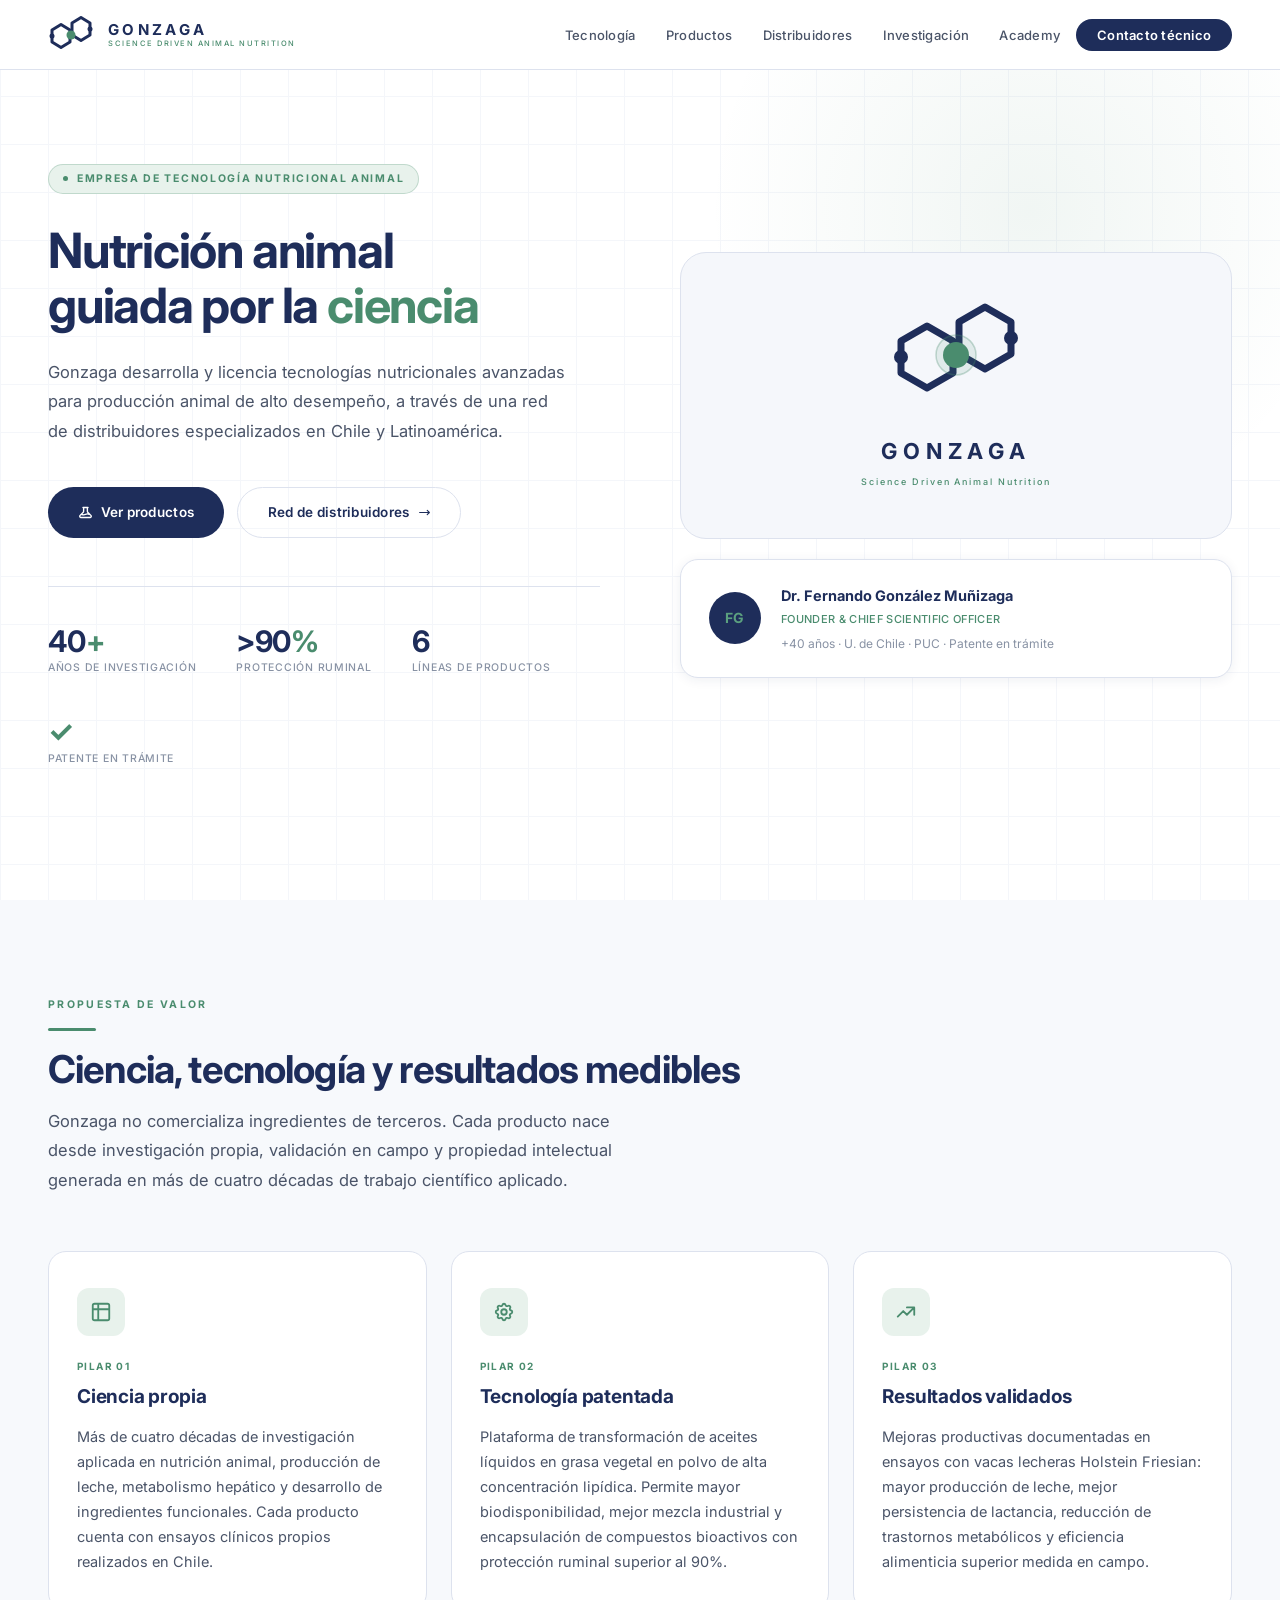
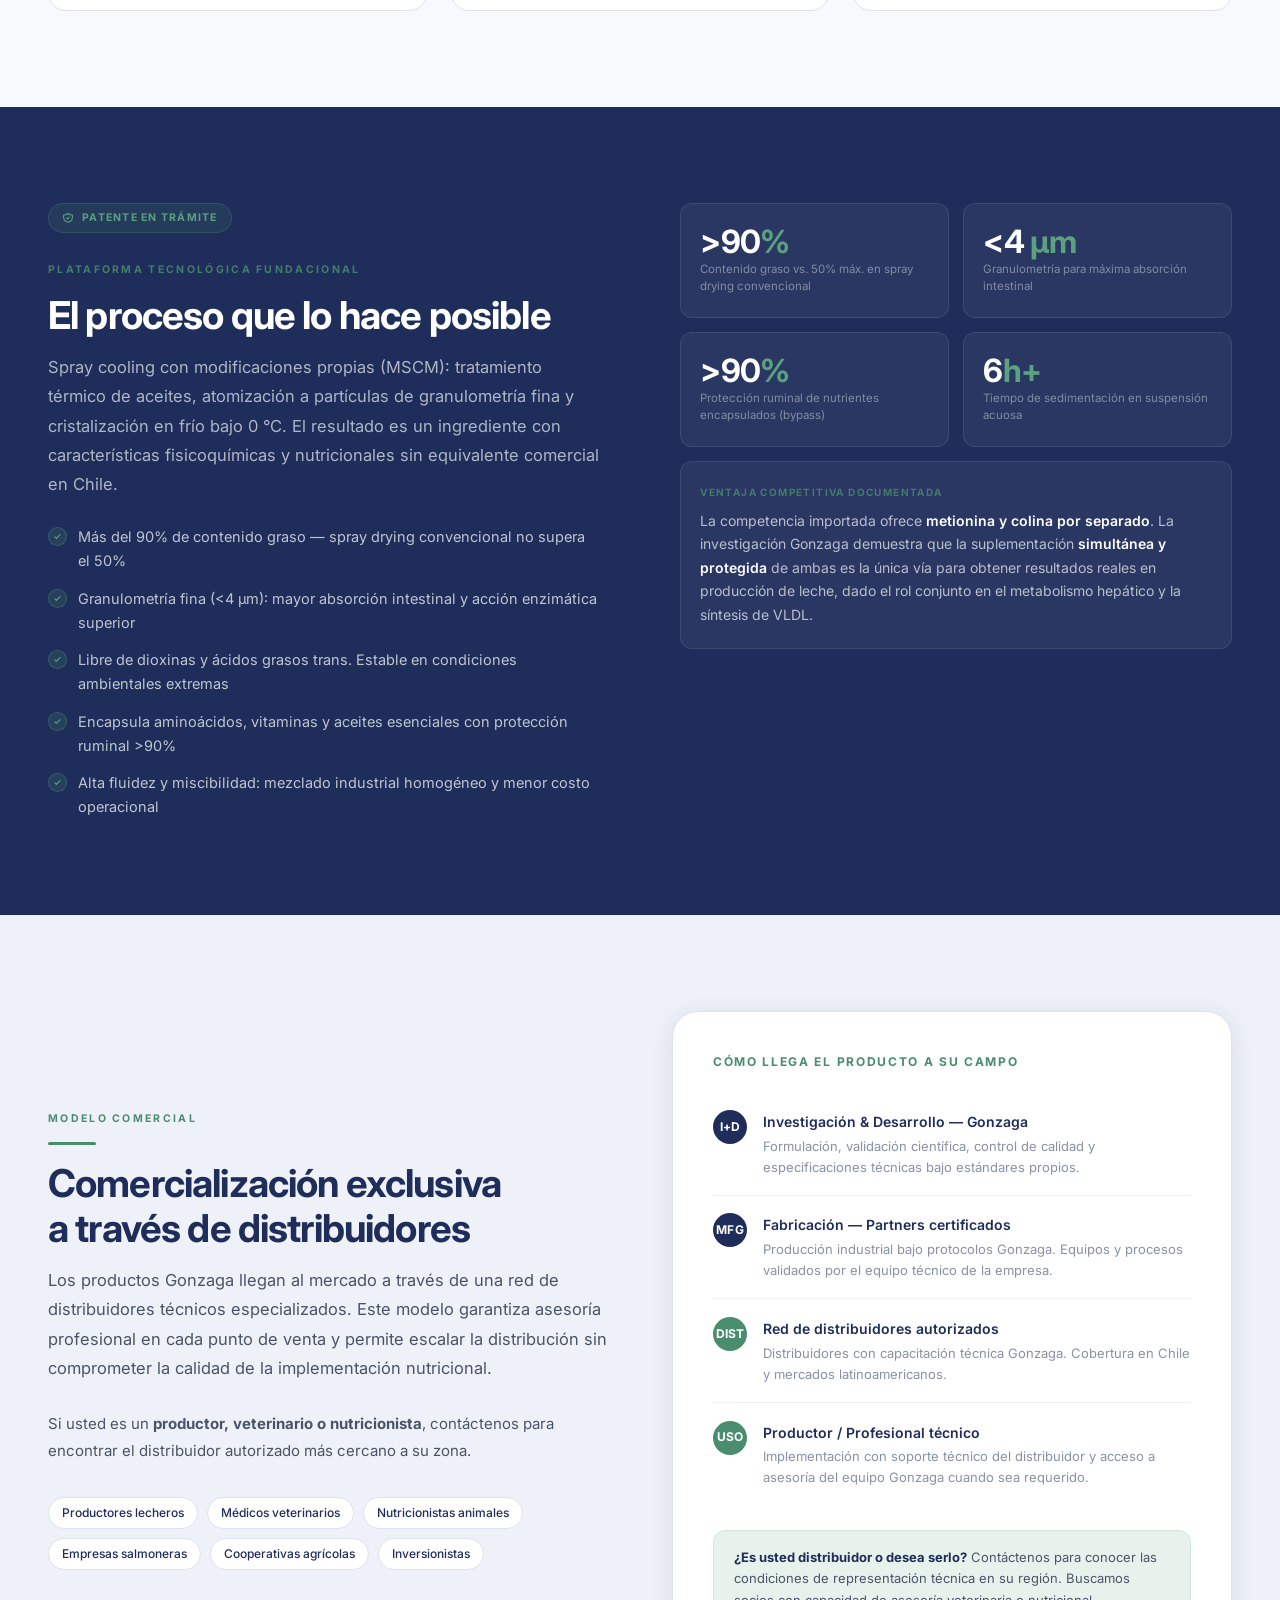
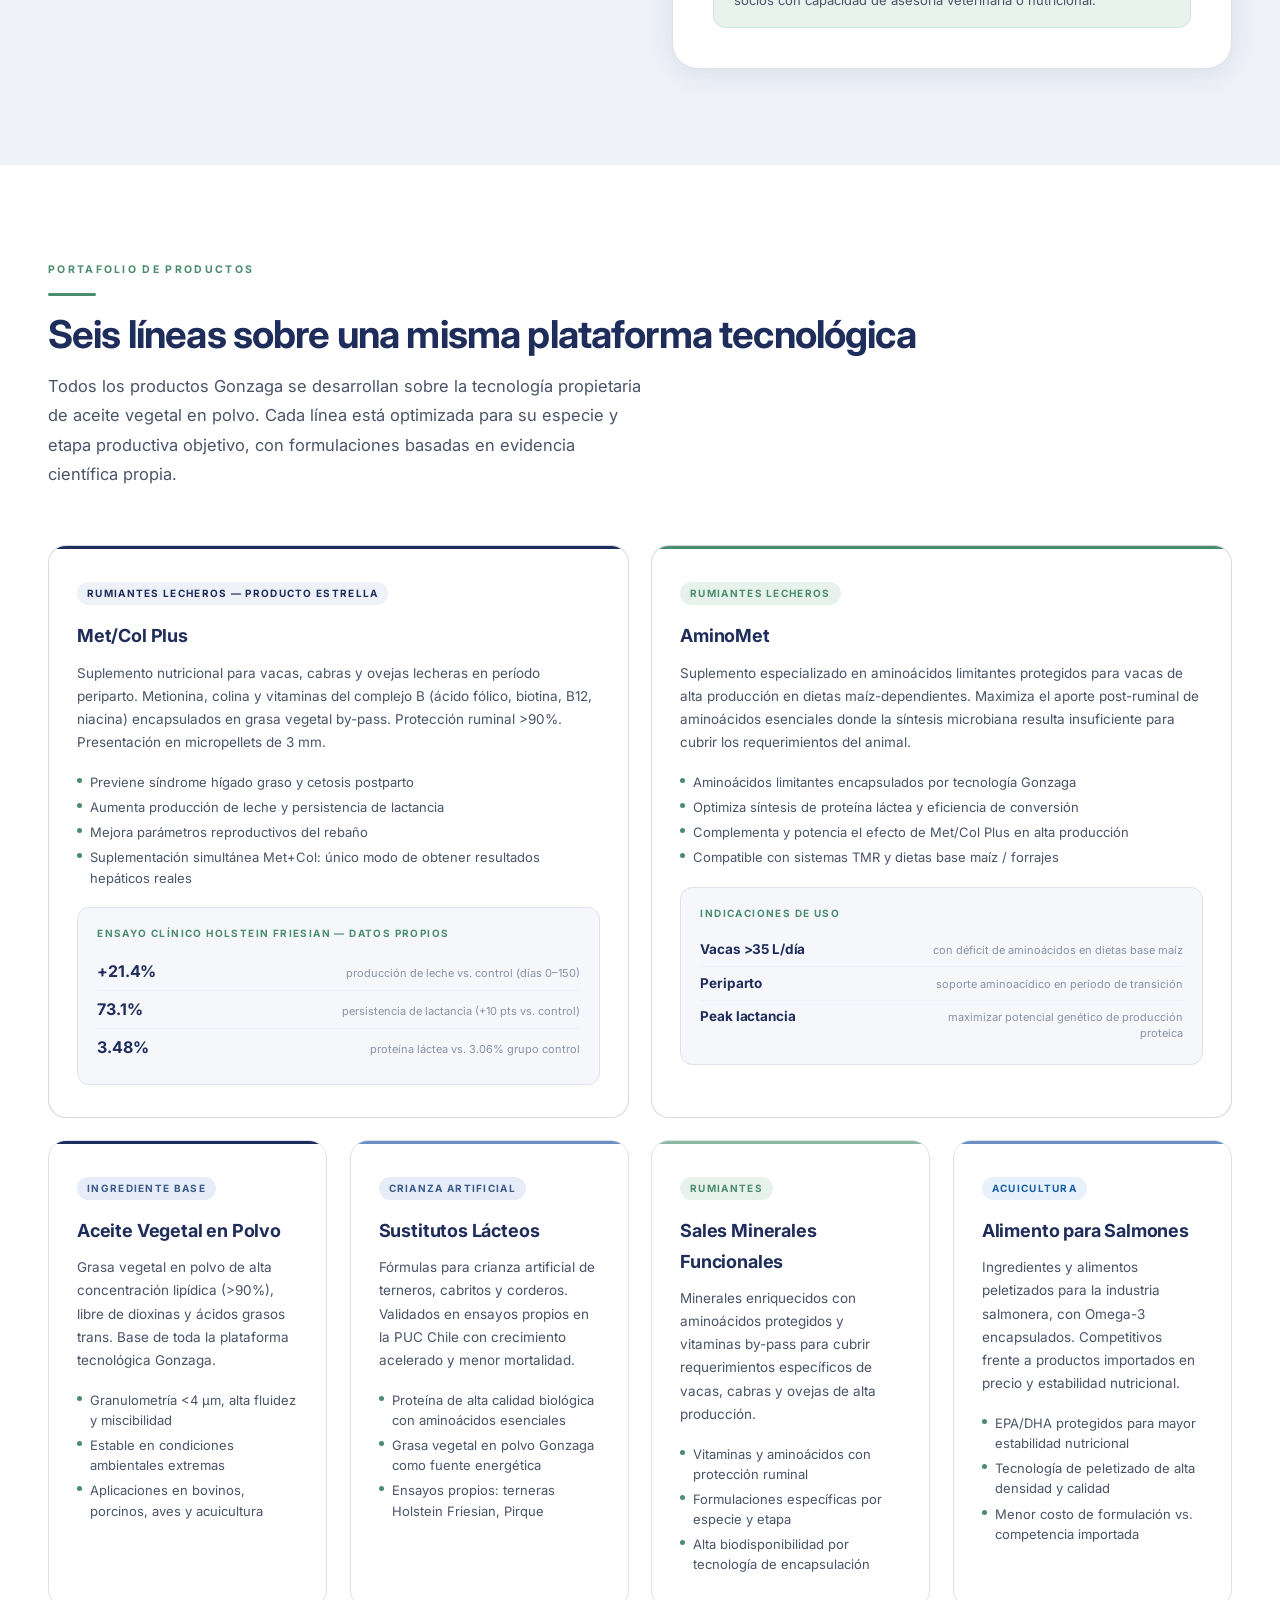
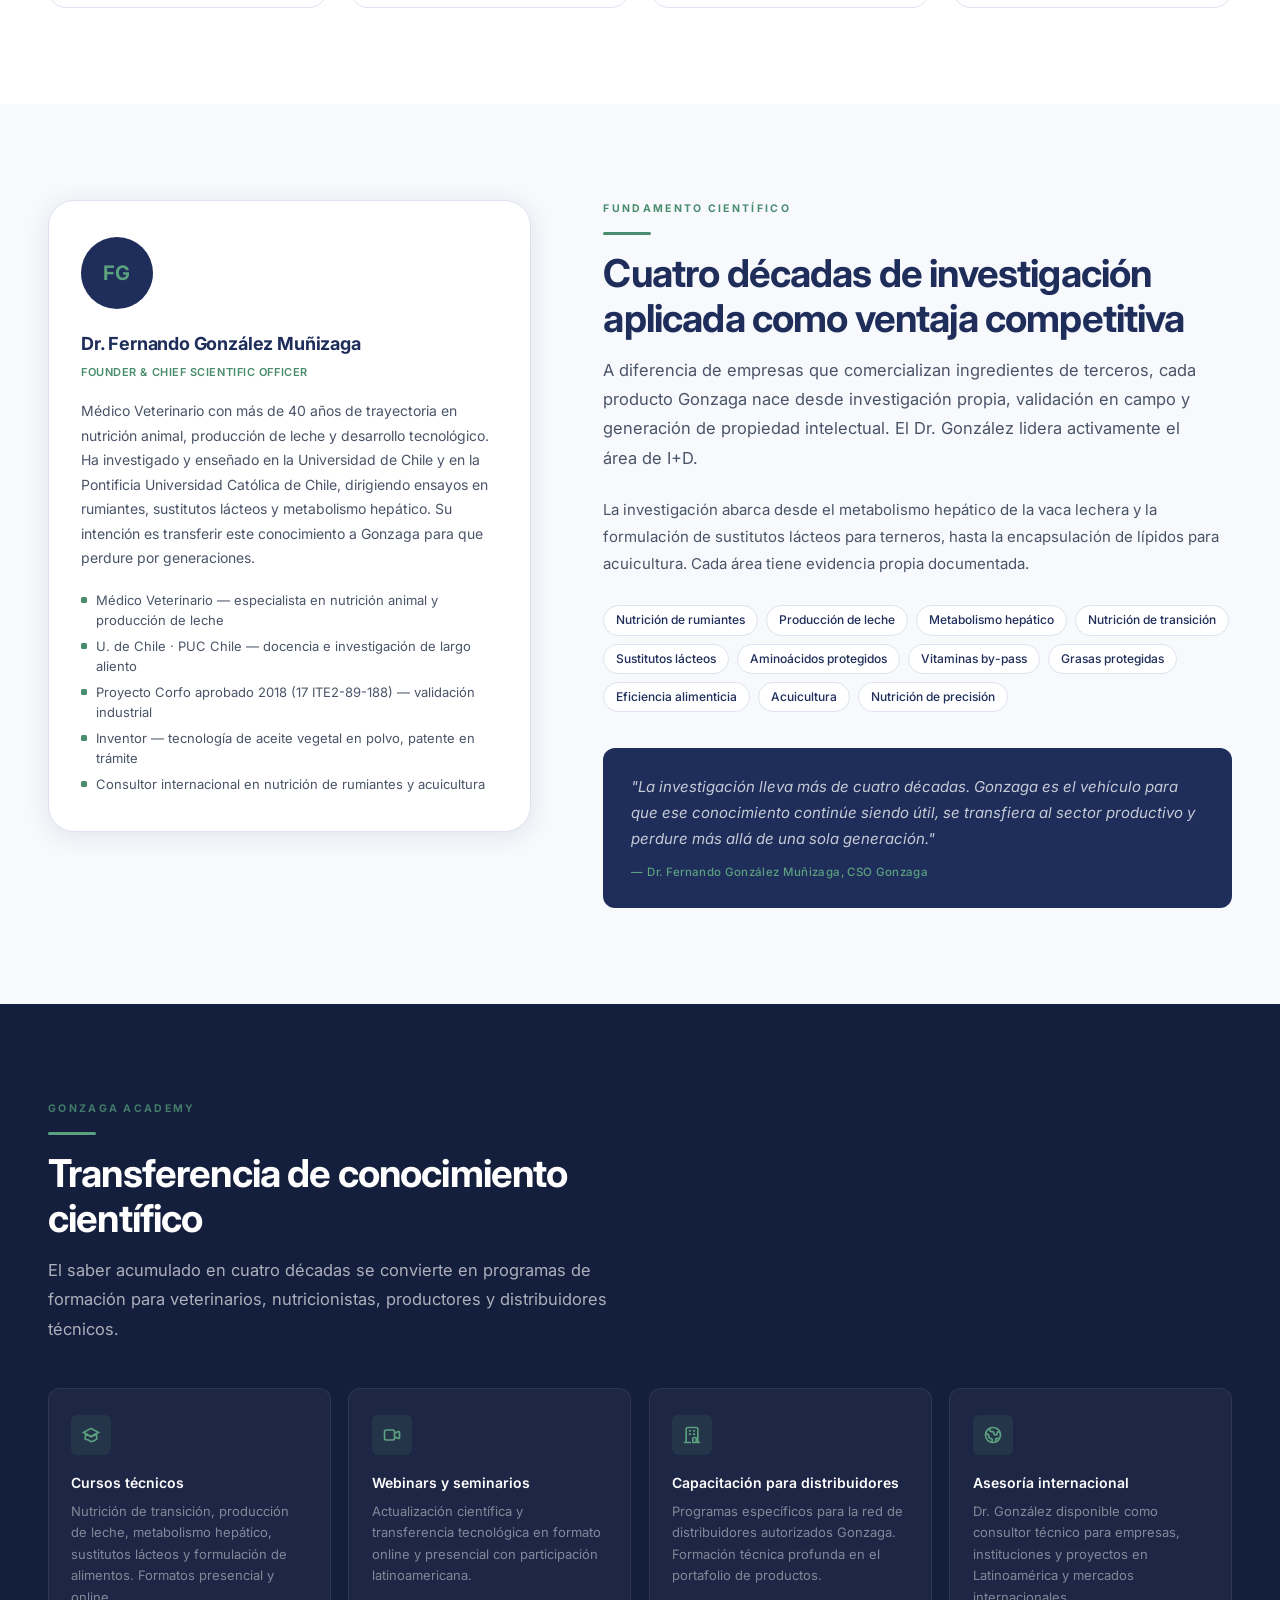
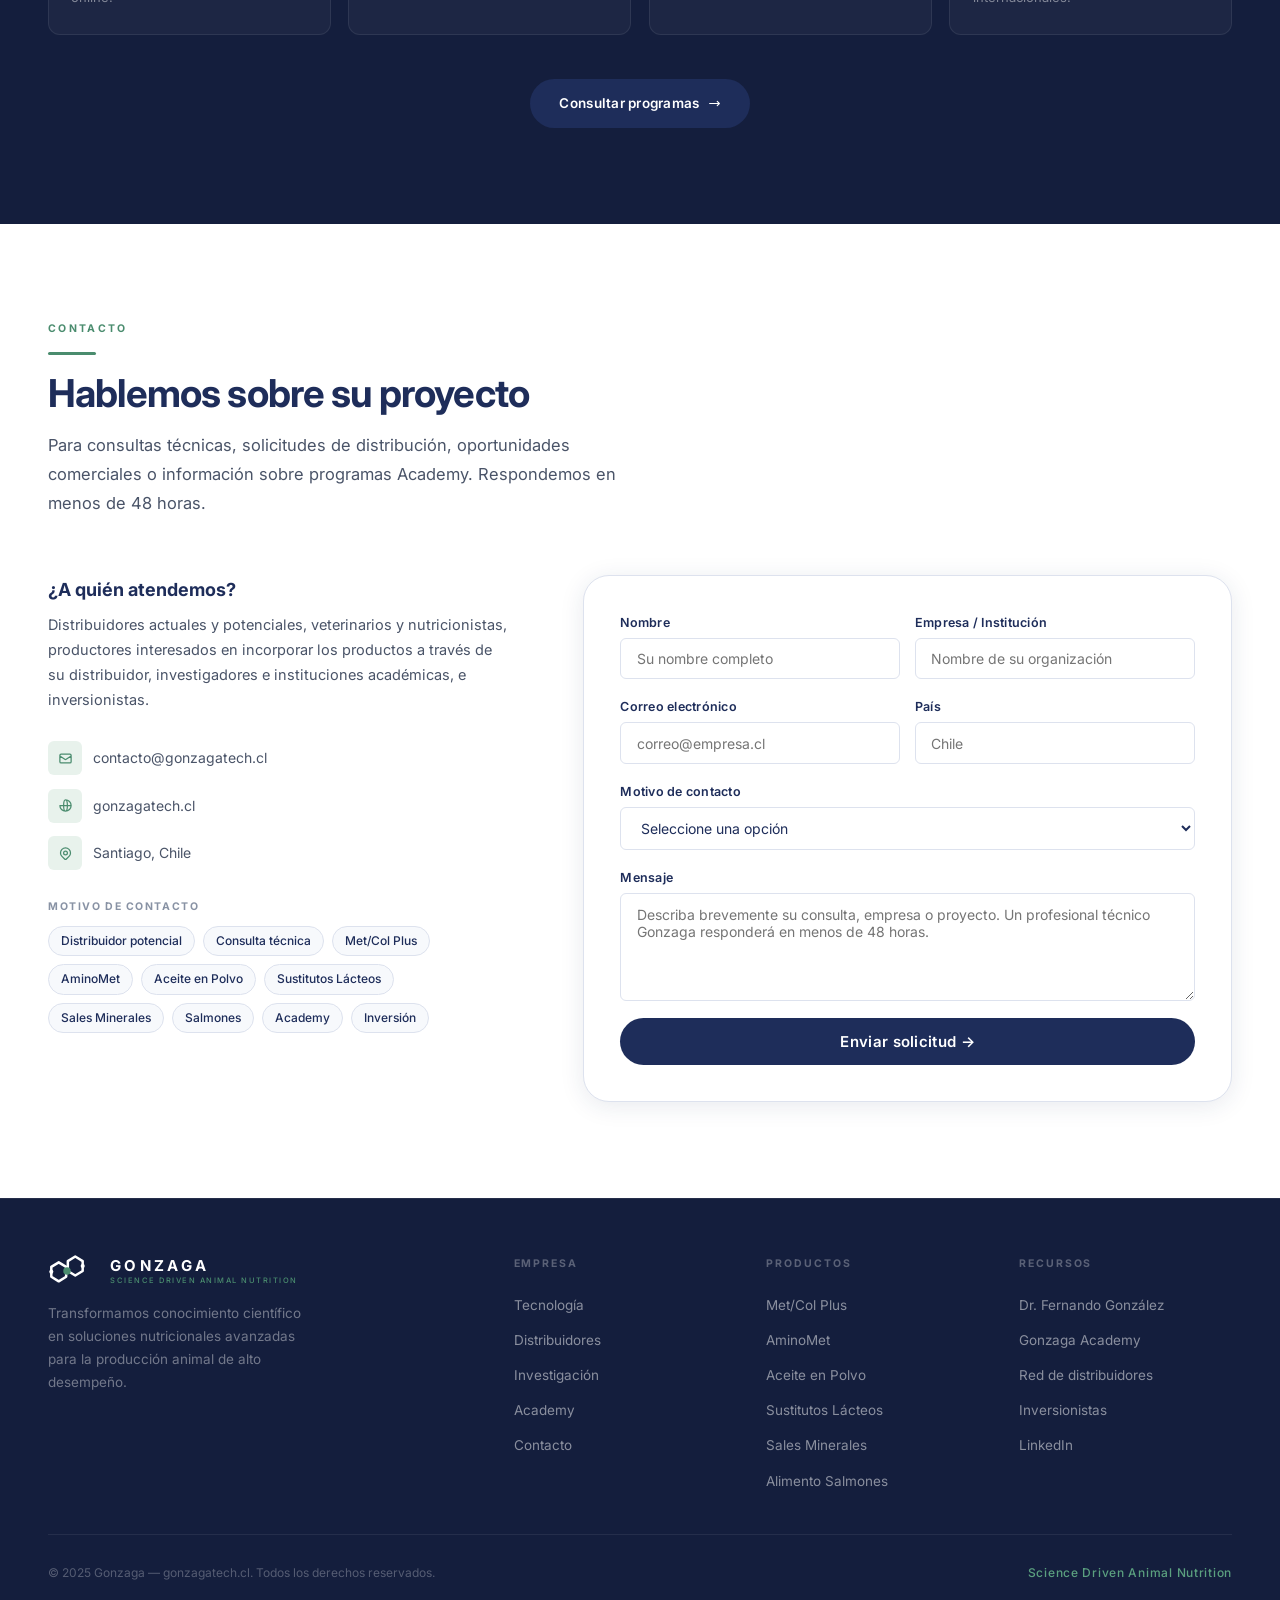
==== index.html @ d469e724 "Versión inicial landing Gonzaga" ====
<!DOCTYPE html>
<html lang="es">
<head>
<meta charset="UTF-8">
<meta name="viewport" content="width=device-width, initial-scale=1.0">
<title>GONZAGA | Science Driven Animal Nutrition</title>
<meta name="description" content="Gonzaga desarrolla tecnologías nutricionales avanzadas para rumiantes, acuicultura y crianza animal, respaldadas por más de 40 años de investigación científica aplicada.">
<link rel="preconnect" href="https://fonts.googleapis.com">
<link rel="preconnect" href="https://fonts.gstatic.com" crossorigin>
<link href="https://fonts.googleapis.com/css2?family=Inter:wght@300;400;500;600;700&display=swap" rel="stylesheet">
<style>
/* ── TOKENS ── */
:root{
  --navy:      #1E2D5A;
  --navy-deep: #141E3D;
  --navy-mid:  #263570;
  --navy-soft: #EEF1F8;
  --navy-pale: #F5F7FB;
  --green:     #4A8C6E;
  --green-lt:  #5BA07F;
  --green-pale:#E8F2EC;
  --green-mid: #D0E8DA;
  --white:     #FFFFFF;
  --off:       #F7F9FC;
  --surface:   #EEF1F8;
  --border:    #DDE2EE;
  --border-lt: #EEF1F8;
  --gray:      #8892A4;
  --gray-dk:   #4A5468;
  --text:      #1E2D5A;
  --r-sm: 6px; --r-md:12px; --r-lg:18px; --r-xl:26px;
  --sh-sm:  0 2px 12px rgba(30,45,90,.07);
  --sh-md:  0 4px 24px rgba(30,45,90,.10);
  --sh-lg:  0 10px 40px rgba(30,45,90,.14);
  --ease:   all .26s cubic-bezier(.4,0,.2,1);
}
*{margin:0;padding:0;box-sizing:border-box}
html{scroll-behavior:smooth}
body{font-family:'Inter',sans-serif;font-size:16px;color:var(--text);background:var(--white);line-height:1.7;-webkit-font-smoothing:antialiased}

/* ── NAV ── */
nav{
  position:fixed;top:0;left:0;right:0;z-index:1000;
  background:rgba(255,255,255,.97);
  backdrop-filter:blur(14px);
  border-bottom:1px solid var(--border);
  height:70px;padding:0 3rem;
  display:flex;align-items:center;justify-content:space-between;
  transition:box-shadow .3s;
}
nav.scrolled{box-shadow:var(--sh-md)}

/* Logo: fiel al original */
.logo{display:flex;align-items:center;gap:14px;text-decoration:none}
.logo-text{display:flex;flex-direction:column;line-height:1}
.logo-name{
  font-size:15px;font-weight:700;letter-spacing:.22em;
  color:var(--navy);text-transform:uppercase
}
.logo-sub{
  font-size:7.5px;font-weight:500;letter-spacing:.2em;
  color:var(--green);text-transform:uppercase;margin-top:3.5px
}

.nav-links{display:flex;align-items:center;gap:.1rem;list-style:none}
.nav-links a{
  font-size:13px;font-weight:500;color:var(--gray-dk);
  text-decoration:none;padding:.44rem .9rem;
  border-radius:var(--r-sm);letter-spacing:.02em;transition:var(--ease)
}
.nav-links a:hover{color:var(--navy);background:var(--navy-soft)}
.nav-cta{
  font-size:13px!important;font-weight:600!important;
  color:var(--white)!important;background:var(--navy)!important;
  padding:.5rem 1.3rem!important;border-radius:50px!important;
  letter-spacing:.03em;transition:var(--ease)!important
}
.nav-cta:hover{background:var(--navy-mid)!important;box-shadow:0 4px 14px rgba(30,45,90,.3)!important;transform:translateY(-1px)}

.hamburger{display:none;background:none;border:none;cursor:pointer;color:var(--navy);font-size:22px}

/* ── HERO ── */
.hero{
  min-height:100vh;background:var(--white);
  display:flex;align-items:center;
  padding:110px 3rem 80px;
  position:relative;overflow:hidden
}
/* Background: grilla científica muy sutil */
.hero::before{
  content:'';position:absolute;inset:0;
  background-image:
    linear-gradient(var(--border-lt) 1px,transparent 1px),
    linear-gradient(90deg,var(--border-lt) 1px,transparent 1px);
  background-size:48px 48px;opacity:.6;pointer-events:none
}
/* Blob verde suave arriba derecha */
.hero::after{
  content:'';position:absolute;
  width:700px;height:700px;border-radius:50%;
  background:radial-gradient(circle,rgba(74,140,110,.08) 0%,transparent 65%);
  top:-140px;right:-100px;pointer-events:none
}
.hero-inner{
  max-width:1200px;margin:0 auto;width:100%;
  display:grid;grid-template-columns:1fr 1fr;
  align-items:center;gap:5rem;position:relative;z-index:2
}

/* Left */
.hero-kicker{
  display:inline-flex;align-items:center;gap:9px;
  background:var(--green-pale);border:1px solid rgba(74,140,110,.25);
  color:var(--green);font-size:10.5px;font-weight:700;
  letter-spacing:.16em;text-transform:uppercase;
  padding:5px 14px;border-radius:50px;margin-bottom:1.8rem
}
.kicker-dot{width:5px;height:5px;background:var(--green);border-radius:50%;animation:blink 2.4s infinite}
@keyframes blink{0%,100%{opacity:1}50%{opacity:.3}}

h1{
  font-size:clamp(2.2rem,3.8vw,3.4rem);font-weight:700;
  color:var(--navy);line-height:1.14;letter-spacing:-.025em;
  margin-bottom:1.5rem
}
h1 em{color:var(--green);font-style:normal}

.hero-lead{
  font-size:16.5px;color:var(--gray-dk);line-height:1.8;
  margin-bottom:2.5rem;max-width:520px
}

.hero-actions{display:flex;gap:.85rem;flex-wrap:wrap}
.btn{
  display:inline-flex;align-items:center;gap:8px;
  font-size:13.5px;font-weight:600;
  padding:.82rem 1.85rem;border-radius:50px;
  text-decoration:none;border:none;cursor:pointer;
  transition:var(--ease);letter-spacing:.02em;font-family:inherit
}
.btn-navy{background:var(--navy);color:var(--white)}
.btn-navy:hover{background:var(--navy-mid);transform:translateY(-2px);box-shadow:0 8px 22px rgba(30,45,90,.28)}
.btn-ghost{
  background:transparent;color:var(--navy);
  border:1.5px solid var(--border)
}
.btn-ghost:hover{border-color:var(--navy);background:var(--navy-soft)}

.hero-stats{
  display:flex;gap:2.5rem;
  margin-top:3rem;padding-top:2.5rem;
  border-top:1px solid var(--border);flex-wrap:wrap
}
.hs-num{font-size:1.85rem;font-weight:700;color:var(--navy);letter-spacing:-.02em;line-height:1;margin-bottom:3px}
.hs-num span{color:var(--green)}
.hs-label{font-size:10.5px;font-weight:500;color:var(--gray);letter-spacing:.07em;text-transform:uppercase}

/* Right: logo ampliado + card */
.hero-right{display:flex;flex-direction:column;gap:1.25rem;align-items:stretch}

.hero-logo-display{
  background:var(--navy-pale);border:1px solid var(--border);
  border-radius:var(--r-xl);
  padding:3rem 2rem;
  display:flex;flex-direction:column;align-items:center;justify-content:center;
  gap:1.5rem
}
.hero-logo-svg-wrap{
  display:flex;align-items:center;justify-content:center
}

/* animación hover en el isotipo grande */
.isotipo-large{transition:transform .5s ease}
.hero-logo-display:hover .isotipo-large{transform:rotate(8deg) scale(1.04)}

.hero-logo-wordmark{
  display:flex;flex-direction:column;align-items:center;gap:4px
}
.wm-name{
  font-size:22px;font-weight:700;letter-spacing:.26em;color:var(--navy)
}
.wm-sub{
  font-size:9px;font-weight:500;letter-spacing:.22em;color:var(--green)
}

.hero-dr-card{
  background:var(--white);border:1px solid var(--border);
  border-radius:var(--r-lg);padding:1.5rem 1.75rem;
  box-shadow:var(--sh-sm);
  display:flex;align-items:center;gap:1.25rem
}
.dr-ava{
  width:52px;height:52px;min-width:52px;border-radius:50%;
  background:var(--navy);display:flex;align-items:center;justify-content:center;
  font-size:14px;font-weight:700;color:var(--green-lt);letter-spacing:.04em
}
.dr-name-sm{font-size:14.5px;font-weight:700;color:var(--navy);margin-bottom:2px}
.dr-role-sm{font-size:11px;font-weight:500;color:var(--green);letter-spacing:.03em;text-transform:uppercase;margin-bottom:6px}
.dr-meta{font-size:12px;color:var(--gray);line-height:1.5}

/* ── SHARED ── */
section{padding:96px 3rem}
.wrap{max-width:1200px;margin:0 auto}

.eyebrow{
  font-size:10.5px;font-weight:700;letter-spacing:.22em;text-transform:uppercase;
  color:var(--green);margin-bottom:.9rem;display:block
}
.eyebrow-light{color:rgba(74,140,110,.85)}

h2{
  font-size:clamp(1.7rem,3vw,2.5rem);font-weight:700;
  color:var(--navy);line-height:1.18;letter-spacing:-.022em;margin-bottom:.9rem
}
h2.white{color:#fff}

.lead{font-size:16.5px;color:var(--gray-dk);max-width:600px;line-height:1.78}
.lead.light{color:rgba(255,255,255,.65);max-width:620px}
.sec-head{margin-bottom:3.5rem}

/* divider */
.div-line{width:48px;height:3px;background:var(--green);border-radius:2px;margin-bottom:1rem}

/* ── PILLARS ── */
.sec-pillars{background:var(--off)}
.pillars{display:grid;grid-template-columns:repeat(3,1fr);gap:1.5rem}
.pillar{
  background:var(--white);border:1px solid var(--border);
  border-radius:var(--r-lg);padding:2.25rem 1.75rem;
  transition:var(--ease);position:relative;overflow:hidden
}
.pillar::before{
  content:'';position:absolute;top:0;left:0;right:0;height:3px;
  background:var(--green);transform:scaleX(0);transform-origin:left;
  transition:var(--ease)
}
.pillar:hover{box-shadow:var(--sh-lg);transform:translateY(-4px)}
.pillar:hover::before{transform:scaleX(1)}
.p-ico{
  width:48px;height:48px;background:var(--green-pale);
  border-radius:var(--r-md);display:flex;align-items:center;justify-content:center;
  margin-bottom:1.4rem
}
.p-num{font-size:10px;font-weight:700;color:var(--green);letter-spacing:.14em;text-transform:uppercase;margin-bottom:.35rem}
.p-title{font-size:19px;font-weight:700;color:var(--navy);margin-bottom:.65rem;letter-spacing:-.01em}
.p-text{font-size:14.5px;color:var(--gray-dk);line-height:1.73}

/* ── TECHNOLOGY ── */
.sec-tech{background:var(--navy)}
.tech-grid{display:grid;grid-template-columns:1fr 1fr;gap:5rem;align-items:start}

.patent-pill{
  display:inline-flex;align-items:center;gap:8px;
  background:rgba(74,140,110,.15);border:1px solid rgba(74,140,110,.3);
  color:var(--green-lt);font-size:10.5px;font-weight:700;
  letter-spacing:.12em;text-transform:uppercase;
  padding:5px 13px;border-radius:50px;margin-bottom:1.75rem
}
.feat-list{list-style:none;margin-top:1.6rem;display:flex;flex-direction:column;gap:.85rem}
.feat-list li{
  display:flex;align-items:flex-start;gap:11px;
  font-size:14.5px;color:rgba(255,255,255,.72);line-height:1.65
}
.feat-check{
  width:19px;height:19px;min-width:19px;
  background:rgba(74,140,110,.2);border:1px solid rgba(74,140,110,.4);
  border-radius:50%;display:flex;align-items:center;justify-content:center;margin-top:2px
}
.tech-cards{display:grid;grid-template-columns:1fr 1fr;gap:.9rem}
.tc{
  background:rgba(255,255,255,.05);border:1px solid rgba(255,255,255,.09);
  border-radius:var(--r-md);padding:1.35rem 1.2rem;transition:var(--ease)
}
.tc:hover{background:rgba(74,140,110,.1);border-color:rgba(74,140,110,.3)}
.tc.span2{grid-column:span 2}
.tc-num{font-size:2rem;font-weight:700;color:#fff;letter-spacing:-.02em;line-height:1;margin-bottom:3px}
.tc-num s{color:var(--green-lt);text-decoration:none}
.tc-label{font-size:11.5px;color:rgba(255,255,255,.42);line-height:1.5}
.tc-body{font-size:14px;color:rgba(255,255,255,.68);line-height:1.68}
.tc-body strong{color:#fff;font-weight:600}

/* ── DISTRIBUTOR MODEL ── */
.sec-dist{background:var(--surface)}
.dist-grid{display:grid;grid-template-columns:1fr 1fr;gap:4rem;align-items:center}
.dist-visual{
  background:var(--white);border:1px solid var(--border);
  border-radius:var(--r-xl);padding:2.5rem;box-shadow:var(--sh-md)
}
.dist-flow{display:flex;flex-direction:column;gap:0}
.df-step{
  display:flex;align-items:flex-start;gap:1rem;
  padding:1.1rem 0
}
.df-step+.df-step{border-top:1px solid var(--border-lt)}
.df-num{
  width:34px;height:34px;min-width:34px;border-radius:50%;
  background:var(--navy);color:#fff;
  display:flex;align-items:center;justify-content:center;
  font-size:12px;font-weight:700;letter-spacing:.02em
}
.df-num.green{background:var(--green)}
.df-title{font-size:14px;font-weight:600;color:var(--navy);margin-bottom:2px}
.df-desc{font-size:13px;color:var(--gray);line-height:1.6}
.dist-note{
  margin-top:1.5rem;padding:1rem 1.25rem;
  background:var(--green-pale);border:1px solid var(--green-mid);
  border-radius:var(--r-md);font-size:13px;color:var(--gray-dk);line-height:1.65
}
.dist-note strong{color:var(--navy)}
.dist-tags{display:flex;flex-wrap:wrap;gap:.55rem;margin-top:2rem}
.dist-tag{
  font-size:12px;font-weight:500;color:var(--navy);
  background:var(--white);border:1px solid var(--border);
  padding:5px 13px;border-radius:50px;transition:var(--ease)
}
.dist-tag:hover{background:var(--green-pale);border-color:rgba(74,140,110,.4);color:var(--green)}

/* ── PRODUCTS ── */
.prod-grid-top{display:grid;grid-template-columns:1fr 1fr;gap:1.4rem;margin-bottom:1.4rem}
.prod-grid-bot{display:grid;grid-template-columns:repeat(4,1fr);gap:1.4rem}

.pcard{
  background:var(--white);border:1px solid var(--border);
  border-radius:var(--r-lg);padding:2rem 1.75rem;
  position:relative;overflow:hidden;transition:var(--ease)
}
.pcard:hover{box-shadow:var(--sh-lg);transform:translateY(-3px)}
.pcard-stripe{position:absolute;top:0;left:0;right:0;height:3px}
.stripe-navy{background:var(--navy)}
.stripe-green{background:var(--green)}
.stripe-mid{background:#6B8FC2}
.stripe-soft{background:#8CB8A0}

.pcard-tag{
  display:inline-block;font-size:10px;font-weight:700;
  letter-spacing:.13em;text-transform:uppercase;
  padding:3px 10px;border-radius:50px;margin-bottom:1rem
}
.tag-navy{color:var(--navy);background:var(--navy-soft)}
.tag-green{color:var(--green);background:var(--green-pale)}
.tag-blue{color:#185FA5;background:#E6F1FB}
.tag-mid{color:#3B5A8A;background:#E6EDF8}

.pcard-name{font-size:18px;font-weight:700;color:var(--navy);margin-bottom:.6rem;letter-spacing:-.01em}
.pcard-desc{font-size:13.5px;color:var(--gray-dk);line-height:1.72;margin-bottom:1.1rem}
.pcard-pts{list-style:none;display:flex;flex-direction:column;gap:5px}
.pcard-pts li{
  display:flex;align-items:flex-start;gap:8px;
  font-size:13px;color:var(--gray-dk);line-height:1.55
}
.pcard-pts li::before{
  content:'';width:5px;height:5px;min-width:5px;
  background:var(--green);border-radius:50%;margin-top:6px
}
/* featured cards */
.pcard.feat{border-color:rgba(30,45,90,.18)}
.pcard.feat:hover{border-color:rgba(30,45,90,.3)}
.pcard-result{
  background:var(--navy-pale);border:1px solid var(--border);
  border-radius:var(--r-md);padding:1.1rem 1.2rem;margin-top:1.2rem
}
.pr-label{font-size:10px;font-weight:700;color:var(--green);letter-spacing:.14em;text-transform:uppercase;margin-bottom:.7rem}
.pr-row{
  display:flex;justify-content:space-between;align-items:baseline;
  padding:.3rem 0;border-bottom:1px solid var(--border-lt)
}
.pr-row:last-child{border:none}
.pr-val{font-size:16px;font-weight:700;color:var(--navy);letter-spacing:-.01em}
.pr-desc{font-size:11px;color:var(--gray);max-width:56%;text-align:right;line-height:1.4}

/* ── SCIENCE ── */
.sec-sci{background:var(--off)}
.sci-grid{display:grid;grid-template-columns:1fr 1.3fr;gap:4.5rem;align-items:start}
.dr-card{
  background:var(--white);border:1px solid var(--border);
  border-radius:var(--r-xl);padding:2.25rem 2rem;box-shadow:var(--sh-md)
}
.dr-av{
  width:72px;height:72px;border-radius:50%;background:var(--navy);
  display:flex;align-items:center;justify-content:center;
  font-size:20px;font-weight:700;color:var(--green-lt);
  margin-bottom:1.3rem;letter-spacing:.04em
}
.dr-n{font-size:18px;font-weight:700;color:var(--navy);margin-bottom:3px;letter-spacing:-.01em}
.dr-r{font-size:11px;font-weight:600;color:var(--green);letter-spacing:.05em;text-transform:uppercase;margin-bottom:1.1rem}
.dr-bio{font-size:14px;color:var(--gray-dk);line-height:1.75;margin-bottom:1.3rem}
.dr-creds{list-style:none;display:flex;flex-direction:column;gap:7px}
.dr-creds li{display:flex;align-items:flex-start;gap:9px;font-size:13px;color:var(--gray-dk);line-height:1.5}
.cr-dot{width:6px;height:6px;min-width:6px;background:var(--green);border-radius:1.5px;margin-top:6px}
.r-tags{display:flex;flex-wrap:wrap;gap:.5rem;margin-top:1.75rem}
.r-tag{
  font-size:12px;font-weight:500;color:var(--navy);
  background:var(--white);border:1px solid var(--border);
  padding:4px 12px;border-radius:50px;transition:var(--ease)
}
.r-tag:hover{background:var(--green-pale);border-color:rgba(74,140,110,.4);color:var(--green)}
.sci-quote{
  background:var(--navy);border-radius:var(--r-md);
  padding:1.6rem 1.75rem;margin-top:2.25rem
}
.sci-quote p{font-size:15px;color:rgba(255,255,255,.75);line-height:1.72;font-style:italic}
.sci-quote cite{display:block;font-size:11.5px;color:var(--green-lt);font-weight:500;margin-top:.7rem;font-style:normal;letter-spacing:.03em}

/* ── ACADEMY ── */
.sec-acad{background:var(--navy-deep)}
.acad-grid{display:grid;grid-template-columns:repeat(4,1fr);gap:1.1rem;margin-top:2.75rem}
.ac{
  background:rgba(255,255,255,.04);border:1px solid rgba(255,255,255,.08);
  border-radius:var(--r-md);padding:1.6rem 1.4rem;transition:var(--ease)
}
.ac:hover{background:rgba(74,140,110,.1);border-color:rgba(74,140,110,.3);transform:translateY(-3px)}
.ac-ico{
  width:40px;height:40px;background:rgba(74,140,110,.15);
  border-radius:var(--r-sm);display:flex;align-items:center;justify-content:center;
  margin-bottom:1rem
}
.ac-t{font-size:14px;font-weight:600;color:#fff;margin-bottom:.4rem}
.ac-d{font-size:13px;color:rgba(255,255,255,.45);line-height:1.65}

/* ── CONTACT ── */
.contact-grid{display:grid;grid-template-columns:1fr 1.4fr;gap:4.5rem;align-items:start}
.ci h3{font-size:18px;font-weight:700;color:var(--navy);margin-bottom:.5rem}
.ci p{font-size:14.5px;color:var(--gray-dk);line-height:1.72;margin-bottom:1.75rem}
.c-row{display:flex;align-items:center;gap:11px;font-size:14px;color:var(--gray-dk);margin-bottom:.85rem}
.c-ico{
  width:34px;height:34px;min-width:34px;background:var(--green-pale);
  border-radius:var(--r-sm);display:flex;align-items:center;justify-content:center
}
.a-label{font-size:10.5px;font-weight:700;letter-spacing:.15em;text-transform:uppercase;color:var(--gray);margin:1.75rem 0 .6rem}
.a-wrap{display:flex;flex-wrap:wrap;gap:.5rem}
.a-tag{
  font-size:12px;font-weight:500;color:var(--navy);
  background:var(--off);border:1px solid var(--border);
  padding:4px 12px;border-radius:50px
}
/* form */
.cform{
  background:var(--white);border:1px solid var(--border);
  border-radius:var(--r-xl);padding:2.25rem;box-shadow:var(--sh-md)
}
.f-row{display:grid;grid-template-columns:1fr 1fr;gap:.9rem}
.fg{display:flex;flex-direction:column;gap:5px;margin-bottom:1.05rem}
.fl{font-size:12.5px;font-weight:600;color:var(--navy);letter-spacing:.02em}
.fi,.fs,.fta{
  width:100%;padding:.7rem .95rem;
  border:1.5px solid var(--border);border-radius:var(--r-sm);
  font-family:'Inter',sans-serif;font-size:14px;color:var(--text);
  background:var(--white);outline:none;transition:var(--ease)
}
.fi:focus,.fs:focus,.fta:focus{
  border-color:var(--navy);box-shadow:0 0 0 3px rgba(30,45,90,.08)
}
.fta{resize:vertical;min-height:108px}
.fsub{
  width:100%;padding:.88rem;background:var(--navy);color:#fff;
  border:none;border-radius:50px;font-family:'Inter',sans-serif;
  font-size:15px;font-weight:600;cursor:pointer;transition:var(--ease);
  letter-spacing:.02em
}
.fsub:hover{background:var(--navy-mid);transform:translateY(-1px);box-shadow:0 6px 18px rgba(30,45,90,.28)}

/* ── FOOTER ── */
footer{background:var(--navy-deep);padding:3.5rem 3rem 2rem;border-top:1px solid rgba(255,255,255,.07)}
.foot-grid{
  max-width:1200px;margin:0 auto;
  display:grid;grid-template-columns:2fr 1fr 1fr 1fr;gap:2.5rem;
  padding-bottom:2.5rem;border-bottom:1px solid rgba(255,255,255,.07)
}
.foot-brand p{font-size:13.5px;color:rgba(255,255,255,.4);line-height:1.72;margin-top:.9rem;max-width:260px}
.foot-col-t{font-size:10.5px;font-weight:700;letter-spacing:.18em;text-transform:uppercase;color:rgba(255,255,255,.3);margin-bottom:1.1rem}
.foot-links{list-style:none;display:flex;flex-direction:column;gap:.5rem}
.foot-links a{font-size:13.5px;color:rgba(255,255,255,.5);text-decoration:none;transition:var(--ease)}
.foot-links a:hover{color:var(--green-lt)}
.foot-bottom{
  max-width:1200px;margin:1.75rem auto 0;
  display:flex;justify-content:space-between;align-items:center;flex-wrap:wrap;gap:.75rem
}
.foot-copy{font-size:12px;color:rgba(255,255,255,.28)}
.foot-tag{font-size:12px;color:var(--green-lt);font-weight:500;letter-spacing:.06em}

/* ── REVEAL ── */
.reveal{opacity:0;transform:translateY(20px);transition:opacity .55s ease,transform .55s ease}
.reveal.in{opacity:1;transform:translateY(0)}

/* ── MOBILE ── */
@media(max-width:960px){
  nav{padding:0 1.5rem}
  .nav-links{display:none}
  .hamburger{display:block}
  nav.open .nav-links{
    display:flex;flex-direction:column;
    position:fixed;top:70px;left:0;right:0;
    background:rgba(255,255,255,.98);
    padding:1.25rem 1.5rem;gap:.15rem;
    border-bottom:1px solid var(--border);
    box-shadow:var(--sh-md)
  }
  section{padding:72px 1.5rem}
  .hero{padding:110px 1.5rem 72px}
  .hero-inner{grid-template-columns:1fr}
  .hero-right{display:none}
  .pillars{grid-template-columns:1fr}
  .tech-grid{grid-template-columns:1fr}
  .tech-cards{grid-template-columns:1fr 1fr}
  .dist-grid{grid-template-columns:1fr}
  .prod-grid-top{grid-template-columns:1fr}
  .prod-grid-bot{grid-template-columns:1fr 1fr}
  .sci-grid{grid-template-columns:1fr}
  .acad-grid{grid-template-columns:1fr 1fr}
  .contact-grid{grid-template-columns:1fr}
  .foot-grid{grid-template-columns:1fr 1fr}
  .f-row{grid-template-columns:1fr}
}
@media(max-width:540px){
  .prod-grid-bot{grid-template-columns:1fr}
  .acad-grid{grid-template-columns:1fr}
  .foot-grid{grid-template-columns:1fr}
  .tech-cards{grid-template-columns:1fr}
}
</style>
</head>
<body>

<!-- NAV -->
<nav id="nav">
  <a href="#" class="logo">
    <!-- Isotipo fiel al logo original -->
    <svg width="46" height="38" viewBox="0 0 46 38" fill="none" xmlns="http://www.w3.org/2000/svg">
      <!-- Hexágono inferior-izquierdo (navy, abierto arriba-derecha) -->
      <path d="M4 14 L4 26 L13 31.5 L22 26 L22 14 L13 8.5 Z"
            stroke="#1E2D5A" stroke-width="3" stroke-linejoin="round"
            fill="none" stroke-linecap="round"/>
      <!-- Círculo-nodo inferior-izquierdo -->
      <circle cx="4" cy="20" r="2.5" fill="#1E2D5A"/>
      <!-- Hexágono superior-derecho (navy, abierto abajo-izquierda) -->
      <path d="M24 7 L24 19 L33 24.5 L42 19 L42 7 L33 1.5 Z"
            stroke="#1E2D5A" stroke-width="3" stroke-linejoin="round"
            fill="none" stroke-linecap="round"/>
      <!-- Círculo-nodo superior-derecho -->
      <circle cx="42" cy="13" r="2.5" fill="#1E2D5A"/>
      <!-- Punto central verde -->
      <circle cx="23" cy="19" r="4.5" fill="#4A8C6E"/>
    </svg>
    <div class="logo-text">
      <span class="logo-name">GONZAGA</span>
      <span class="logo-sub">Science Driven Animal Nutrition</span>
    </div>
  </a>
  <ul class="nav-links">
    <li><a href="#tecnologia">Tecnología</a></li>
    <li><a href="#productos">Productos</a></li>
    <li><a href="#distribuidores">Distribuidores</a></li>
    <li><a href="#investigacion">Investigación</a></li>
    <li><a href="#academy">Academy</a></li>
    <li><a href="#contacto" class="nav-cta">Contacto técnico</a></li>
  </ul>
  <button class="hamburger" onclick="toggleNav()" aria-label="Menú">☰</button>
</nav>

<!-- HERO -->
<section class="hero" id="inicio">
  <div class="hero-inner">
    <!-- Left -->
    <div>
      <div class="hero-kicker">
        <span class="kicker-dot"></span>
        Empresa de tecnología nutricional animal
      </div>
      <h1>
        Nutrición animal<br>
        guiada por la <em>ciencia</em>
      </h1>
      <p class="hero-lead">
        Gonzaga desarrolla y licencia tecnologías nutricionales avanzadas para producción animal de alto desempeño, a través de una red de distribuidores especializados en Chile y Latinoamérica.
      </p>
      <div class="hero-actions">
        <a href="#productos" class="btn btn-navy">
          <svg width="15" height="15" fill="none" viewBox="0 0 24 24" stroke="currentColor" stroke-width="2.2"><path stroke-linecap="round" stroke-linejoin="round" d="M19.428 15.428a2 2 0 00-1.022-.547l-2.387-.477a6 6 0 00-3.86.517l-.318.158a6 6 0 01-3.86.517L6.05 15.21a2 2 0 00-1.806.547M8 4h8l-1 1v5.172a2 2 0 00.586 1.414l5 5c1.26 1.26.367 3.414-1.415 3.414H4.828c-1.782 0-2.674-2.154-1.414-3.414l5-5A2 2 0 009 10.172V5L8 4z"/></svg>
          Ver productos
        </a>
        <a href="#distribuidores" class="btn btn-ghost">
          Red de distribuidores
          <svg width="13" height="13" fill="none" viewBox="0 0 24 24" stroke="currentColor" stroke-width="2"><path stroke-linecap="round" stroke-linejoin="round" d="M17 8l4 4m0 0l-4 4m4-4H3"/></svg>
        </a>
      </div>
      <div class="hero-stats">
        <div>
          <div class="hs-num">40<span>+</span></div>
          <div class="hs-label">Años de investigación</div>
        </div>
        <div>
          <div class="hs-num">&gt;90<span>%</span></div>
          <div class="hs-label">Protección ruminal</div>
        </div>
        <div>
          <div class="hs-num">6</div>
          <div class="hs-label">Líneas de productos</div>
        </div>
        <div>
          <div class="hs-num"><span>✓</span></div>
          <div class="hs-label">Patente en trámite</div>
        </div>
      </div>
    </div>
    <!-- Right: logo ampliado + Dr card -->
    <div class="hero-right">
      <div class="hero-logo-display">
        <div class="hero-logo-svg-wrap">
          <!-- Isotipo grande, idéntico al logo real -->
          <svg class="isotipo-large" width="130" height="108" viewBox="0 0 130 108" fill="none" xmlns="http://www.w3.org/2000/svg">
            <path d="M10 40 L10 72 L36 87 L62 72 L62 40 L36 25 Z"
                  stroke="#1E2D5A" stroke-width="7" stroke-linejoin="round"
                  fill="none" stroke-linecap="round"/>
            <circle cx="10" cy="56" r="7" fill="#1E2D5A"/>
            <path d="M68 21 L68 53 L94 68 L120 53 L120 21 L94 6 Z"
                  stroke="#1E2D5A" stroke-width="7" stroke-linejoin="round"
                  fill="none" stroke-linecap="round"/>
            <circle cx="120" cy="37" r="7" fill="#1E2D5A"/>
            <circle cx="65" cy="54" r="13" fill="#4A8C6E"/>
            <circle cx="65" cy="54" r="20" fill="rgba(74,140,110,0.12)" stroke="rgba(74,140,110,0.3)" stroke-width="1.5"/>
          </svg>
        </div>
        <div class="hero-logo-wordmark">
          <span class="wm-name">GONZAGA</span>
          <span class="wm-sub">Science Driven Animal Nutrition</span>
        </div>
      </div>
      <div class="hero-dr-card">
        <div class="dr-ava">FG</div>
        <div>
          <div class="dr-name-sm">Dr. Fernando González Muñizaga</div>
          <div class="dr-role-sm">Founder &amp; Chief Scientific Officer</div>
          <div class="dr-meta">+40 años · U. de Chile · PUC · Patente en trámite</div>
        </div>
      </div>
    </div>
  </div>
</section>

<!-- PILLARS -->
<section class="sec-pillars" id="pilares">
  <div class="wrap">
    <div class="sec-head reveal">
      <span class="eyebrow">Propuesta de valor</span>
      <div class="div-line"></div>
      <h2>Ciencia, tecnología y resultados medibles</h2>
      <p class="lead">Gonzaga no comercializa ingredientes de terceros. Cada producto nace desde investigación propia, validación en campo y propiedad intelectual generada en más de cuatro décadas de trabajo científico aplicado.</p>
    </div>
    <div class="pillars">
      <div class="pillar reveal">
        <div class="p-ico">
          <svg width="22" height="22" fill="none" viewBox="0 0 24 24" stroke="#4A8C6E" stroke-width="2"><path stroke-linecap="round" stroke-linejoin="round" d="M9 3H5a2 2 0 00-2 2v4m6-6h10a2 2 0 012 2v4M9 3v18m0 0h10a2 2 0 002-2V9M9 21H5a2 2 0 01-2-2V9m0 0h18"/></svg>
        </div>
        <div class="p-num">Pilar 01</div>
        <div class="p-title">Ciencia propia</div>
        <p class="p-text">Más de cuatro décadas de investigación aplicada en nutrición animal, producción de leche, metabolismo hepático y desarrollo de ingredientes funcionales. Cada producto cuenta con ensayos clínicos propios realizados en Chile.</p>
      </div>
      <div class="pillar reveal">
        <div class="p-ico">
          <svg width="22" height="22" fill="none" viewBox="0 0 24 24" stroke="#4A8C6E" stroke-width="2"><path stroke-linecap="round" stroke-linejoin="round" d="M10.325 4.317c.426-1.756 2.924-1.756 3.35 0a1.724 1.724 0 002.573 1.066c1.543-.94 3.31.826 2.37 2.37a1.724 1.724 0 001.065 2.572c1.756.426 1.756 2.924 0 3.35a1.724 1.724 0 00-1.066 2.573c.94 1.543-.826 3.31-2.37 2.37a1.724 1.724 0 00-2.572 1.065c-.426 1.756-2.924 1.756-3.35 0a1.724 1.724 0 00-2.573-1.066c-1.543.94-3.31-.826-2.37-2.37a1.724 1.724 0 00-1.065-2.572c-1.756-.426-1.756-2.924 0-3.35a1.724 1.724 0 001.066-2.573c-.94-1.543.826-3.31 2.37-2.37.996.608 2.296.07 2.572-1.065z"/><path stroke-linecap="round" stroke-linejoin="round" d="M15 12a3 3 0 11-6 0 3 3 0 016 0z"/></svg>
        </div>
        <div class="p-num">Pilar 02</div>
        <div class="p-title">Tecnología patentada</div>
        <p class="p-text">Plataforma de transformación de aceites líquidos en grasa vegetal en polvo de alta concentración lipídica. Permite mayor biodisponibilidad, mejor mezcla industrial y encapsulación de compuestos bioactivos con protección ruminal superior al 90%.</p>
      </div>
      <div class="pillar reveal">
        <div class="p-ico">
          <svg width="22" height="22" fill="none" viewBox="0 0 24 24" stroke="#4A8C6E" stroke-width="2"><path stroke-linecap="round" stroke-linejoin="round" d="M13 7h8m0 0v8m0-8l-8 8-4-4-6 6"/></svg>
        </div>
        <div class="p-num">Pilar 03</div>
        <div class="p-title">Resultados validados</div>
        <p class="p-text">Mejoras productivas documentadas en ensayos con vacas lecheras Holstein Friesian: mayor producción de leche, mejor persistencia de lactancia, reducción de trastornos metabólicos y eficiencia alimenticia superior medida en campo.</p>
      </div>
    </div>
  </div>
</section>

<!-- TECHNOLOGY -->
<section class="sec-tech" id="tecnologia">
  <div class="wrap">
    <div class="tech-grid">
      <div class="reveal">
        <div class="patent-pill">
          <svg width="12" height="12" fill="none" viewBox="0 0 24 24" stroke="currentColor" stroke-width="2.2"><path d="M9 12l2 2 4-4m5.618-4.016A11.955 11.955 0 0112 2.944a11.955 11.955 0 01-8.618 3.04A12.02 12.02 0 003 9c0 5.591 3.824 10.29 9 11.622 5.176-1.332 9-6.03 9-11.622 0-1.042-.133-2.052-.382-3.016z"/></svg>
          Patente en trámite
        </div>
        <span class="eyebrow eyebrow-light">Plataforma tecnológica fundacional</span>
        <h2 class="white" style="margin-bottom:.9rem">El proceso que lo hace posible</h2>
        <p class="lead light">Spray cooling con modificaciones propias (MSCM): tratamiento térmico de aceites, atomización a partículas de granulometría fina y cristalización en frío bajo 0 °C. El resultado es un ingrediente con características fisicoquímicas y nutricionales sin equivalente comercial en Chile.</p>
        <ul class="feat-list">
          <li>
            <div class="feat-check"><svg width="9" height="9" fill="none" viewBox="0 0 24 24" stroke="#5BA07F" stroke-width="3"><path stroke-linecap="round" stroke-linejoin="round" d="M5 13l4 4L19 7"/></svg></div>
            <span>Más del 90% de contenido graso — spray drying convencional no supera el 50%</span>
          </li>
          <li>
            <div class="feat-check"><svg width="9" height="9" fill="none" viewBox="0 0 24 24" stroke="#5BA07F" stroke-width="3"><path stroke-linecap="round" stroke-linejoin="round" d="M5 13l4 4L19 7"/></svg></div>
            <span>Granulometría fina (&lt;4 µm): mayor absorción intestinal y acción enzimática superior</span>
          </li>
          <li>
            <div class="feat-check"><svg width="9" height="9" fill="none" viewBox="0 0 24 24" stroke="#5BA07F" stroke-width="3"><path stroke-linecap="round" stroke-linejoin="round" d="M5 13l4 4L19 7"/></svg></div>
            <span>Libre de dioxinas y ácidos grasos trans. Estable en condiciones ambientales extremas</span>
          </li>
          <li>
            <div class="feat-check"><svg width="9" height="9" fill="none" viewBox="0 0 24 24" stroke="#5BA07F" stroke-width="3"><path stroke-linecap="round" stroke-linejoin="round" d="M5 13l4 4L19 7"/></svg></div>
            <span>Encapsula aminoácidos, vitaminas y aceites esenciales con protección ruminal &gt;90%</span>
          </li>
          <li>
            <div class="feat-check"><svg width="9" height="9" fill="none" viewBox="0 0 24 24" stroke="#5BA07F" stroke-width="3"><path stroke-linecap="round" stroke-linejoin="round" d="M5 13l4 4L19 7"/></svg></div>
            <span>Alta fluidez y miscibilidad: mezclado industrial homogéneo y menor costo operacional</span>
          </li>
        </ul>
      </div>
      <div class="tech-cards reveal">
        <div class="tc">
          <div class="tc-num">&gt;90<s>%</s></div>
          <div class="tc-label">Contenido graso vs. 50% máx. en spray drying convencional</div>
        </div>
        <div class="tc">
          <div class="tc-num">&lt;4<s> µm</s></div>
          <div class="tc-label">Granulometría para máxima absorción intestinal</div>
        </div>
        <div class="tc">
          <div class="tc-num">&gt;90<s>%</s></div>
          <div class="tc-label">Protección ruminal de nutrientes encapsulados (bypass)</div>
        </div>
        <div class="tc">
          <div class="tc-num">6<s>h+</s></div>
          <div class="tc-label">Tiempo de sedimentación en suspensión acuosa</div>
        </div>
        <div class="tc span2">
          <div style="font-size:10px;font-weight:700;color:rgba(74,140,110,.8);letter-spacing:.14em;text-transform:uppercase;margin-bottom:.5rem">Ventaja competitiva documentada</div>
          <div class="tc-body">La competencia importada ofrece <strong>metionina y colina por separado</strong>. La investigación Gonzaga demuestra que la suplementación <strong>simultánea y protegida</strong> de ambas es la única vía para obtener resultados reales en producción de leche, dado el rol conjunto en el metabolismo hepático y la síntesis de VLDL.</div>
        </div>
      </div>
    </div>
  </div>
</section>

<!-- DISTRIBUTOR MODEL -->
<section class="sec-dist" id="distribuidores">
  <div class="wrap">
    <div class="dist-grid">
      <div class="reveal">
        <span class="eyebrow">Modelo comercial</span>
        <div class="div-line"></div>
        <h2>Comercialización exclusiva<br>a través de distribuidores</h2>
        <p class="lead" style="margin-bottom:1.75rem">Los productos Gonzaga llegan al mercado a través de una red de distribuidores técnicos especializados. Este modelo garantiza asesoría profesional en cada punto de venta y permite escalar la distribución sin comprometer la calidad de la implementación nutricional.</p>
        <p class="lead" style="font-size:15px">Si usted es un <strong>productor, veterinario o nutricionista</strong>, contáctenos para encontrar el distribuidor autorizado más cercano a su zona.</p>
        <div class="dist-tags">
          <span class="dist-tag">Productores lecheros</span>
          <span class="dist-tag">Médicos veterinarios</span>
          <span class="dist-tag">Nutricionistas animales</span>
          <span class="dist-tag">Empresas salmoneras</span>
          <span class="dist-tag">Cooperativas agrícolas</span>
          <span class="dist-tag">Inversionistas</span>
        </div>
      </div>
      <div class="dist-visual reveal">
        <div style="font-size:12px;font-weight:700;color:var(--green);letter-spacing:.14em;text-transform:uppercase;margin-bottom:1.25rem">Cómo llega el producto a su campo</div>
        <div class="dist-flow">
          <div class="df-step">
            <div class="df-num">I+D</div>
            <div>
              <div class="df-title">Investigación &amp; Desarrollo — Gonzaga</div>
              <div class="df-desc">Formulación, validación científica, control de calidad y especificaciones técnicas bajo estándares propios.</div>
            </div>
          </div>
          <div class="df-step">
            <div class="df-num">MFG</div>
            <div>
              <div class="df-title">Fabricación — Partners certificados</div>
              <div class="df-desc">Producción industrial bajo protocolos Gonzaga. Equipos y procesos validados por el equipo técnico de la empresa.</div>
            </div>
          </div>
          <div class="df-step">
            <div class="df-num green">DIST</div>
            <div>
              <div class="df-title">Red de distribuidores autorizados</div>
              <div class="df-desc">Distribuidores con capacitación técnica Gonzaga. Cobertura en Chile y mercados latinoamericanos.</div>
            </div>
          </div>
          <div class="df-step">
            <div class="df-num green">USO</div>
            <div>
              <div class="df-title">Productor / Profesional técnico</div>
              <div class="df-desc">Implementación con soporte técnico del distribuidor y acceso a asesoría del equipo Gonzaga cuando sea requerido.</div>
            </div>
          </div>
        </div>
        <div class="dist-note">
          <strong>¿Es usted distribuidor o desea serlo?</strong> Contáctenos para conocer las condiciones de representación técnica en su región. Buscamos socios con capacidad de asesoría veterinaria o nutricional.
        </div>
      </div>
    </div>
  </div>
</section>

<!-- PRODUCTS -->
<section id="productos">
  <div class="wrap">
    <div class="sec-head reveal">
      <span class="eyebrow">Portafolio de productos</span>
      <div class="div-line"></div>
      <h2>Seis líneas sobre una misma plataforma tecnológica</h2>
      <p class="lead">Todos los productos Gonzaga se desarrollan sobre la tecnología propietaria de aceite vegetal en polvo. Cada línea está optimizada para su especie y etapa productiva objetivo, con formulaciones basadas en evidencia científica propia.</p>
    </div>

    <!-- Fila 1: productos estrella rumiantes -->
    <div class="prod-grid-top">

      <!-- Met/Col Plus -->
      <div class="pcard feat reveal">
        <div class="pcard-stripe stripe-navy"></div>
        <div class="pcard-tag tag-navy">Rumiantes lecheros — Producto estrella</div>
        <div class="pcard-name">Met/Col Plus</div>
        <p class="pcard-desc">Suplemento nutricional para vacas, cabras y ovejas lecheras en período periparto. Metionina, colina y vitaminas del complejo B (ácido fólico, biotina, B12, niacina) encapsulados en grasa vegetal by-pass. Protección ruminal &gt;90%. Presentación en micropellets de 3 mm.</p>
        <ul class="pcard-pts">
          <li>Previene síndrome hígado graso y cetosis postparto</li>
          <li>Aumenta producción de leche y persistencia de lactancia</li>
          <li>Mejora parámetros reproductivos del rebaño</li>
          <li>Suplementación simultánea Met+Col: único modo de obtener resultados hepáticos reales</li>
        </ul>
        <div class="pcard-result">
          <div class="pr-label">Ensayo clínico Holstein Friesian — datos propios</div>
          <div class="pr-row"><span class="pr-val">+21.4%</span><span class="pr-desc">producción de leche vs. control (días 0–150)</span></div>
          <div class="pr-row"><span class="pr-val">73.1%</span><span class="pr-desc">persistencia de lactancia (+10 pts vs. control)</span></div>
          <div class="pr-row"><span class="pr-val">3.48%</span><span class="pr-desc">proteína láctea vs. 3.06% grupo control</span></div>
        </div>
      </div>

      <!-- AminoMet -->
      <div class="pcard feat reveal">
        <div class="pcard-stripe stripe-green"></div>
        <div class="pcard-tag tag-green">Rumiantes lecheros</div>
        <div class="pcard-name">AminoMet</div>
        <p class="pcard-desc">Suplemento especializado en aminoácidos limitantes protegidos para vacas de alta producción en dietas maíz-dependientes. Maximiza el aporte post-ruminal de aminoácidos esenciales donde la síntesis microbiana resulta insuficiente para cubrir los requerimientos del animal.</p>
        <ul class="pcard-pts">
          <li>Aminoácidos limitantes encapsulados por tecnología Gonzaga</li>
          <li>Optimiza síntesis de proteína láctea y eficiencia de conversión</li>
          <li>Complementa y potencia el efecto de Met/Col Plus en alta producción</li>
          <li>Compatible con sistemas TMR y dietas base maíz / forrajes</li>
        </ul>
        <div class="pcard-result">
          <div class="pr-label">Indicaciones de uso</div>
          <div class="pr-row"><span class="pr-val" style="font-size:13.5px">Vacas &gt;35 L/día</span><span class="pr-desc">con déficit de aminoácidos en dietas base maíz</span></div>
          <div class="pr-row"><span class="pr-val" style="font-size:13.5px">Periparto</span><span class="pr-desc">soporte aminoacídico en período de transición</span></div>
          <div class="pr-row"><span class="pr-val" style="font-size:13.5px">Peak lactancia</span><span class="pr-desc">maximizar potencial genético de producción proteica</span></div>
        </div>
      </div>
    </div>

    <!-- Fila 2: 4 productos -->
    <div class="prod-grid-bot">

      <!-- Aceite en Polvo -->
      <div class="pcard reveal">
        <div class="pcard-stripe stripe-navy"></div>
        <div class="pcard-tag tag-mid">Ingrediente base</div>
        <div class="pcard-name">Aceite Vegetal en Polvo</div>
        <p class="pcard-desc">Grasa vegetal en polvo de alta concentración lipídica (&gt;90%), libre de dioxinas y ácidos grasos trans. Base de toda la plataforma tecnológica Gonzaga.</p>
        <ul class="pcard-pts">
          <li>Granulometría &lt;4 µm, alta fluidez y miscibilidad</li>
          <li>Estable en condiciones ambientales extremas</li>
          <li>Aplicaciones en bovinos, porcinos, aves y acuicultura</li>
        </ul>
      </div>

      <!-- Sustitutos Lácteos -->
      <div class="pcard reveal">
        <div class="pcard-stripe stripe-mid"></div>
        <div class="pcard-tag tag-mid">Crianza artificial</div>
        <div class="pcard-name">Sustitutos Lácteos</div>
        <p class="pcard-desc">Fórmulas para crianza artificial de terneros, cabritos y corderos. Validados en ensayos propios en la PUC Chile con crecimiento acelerado y menor mortalidad.</p>
        <ul class="pcard-pts">
          <li>Proteína de alta calidad biológica con aminoácidos esenciales</li>
          <li>Grasa vegetal en polvo Gonzaga como fuente energética</li>
          <li>Ensayos propios: terneras Holstein Friesian, Pirque</li>
        </ul>
      </div>

      <!-- Sales Minerales -->
      <div class="pcard reveal">
        <div class="pcard-stripe stripe-soft"></div>
        <div class="pcard-tag tag-green">Rumiantes</div>
        <div class="pcard-name">Sales Minerales Funcionales</div>
        <p class="pcard-desc">Minerales enriquecidos con aminoácidos protegidos y vitaminas by-pass para cubrir requerimientos específicos de vacas, cabras y ovejas de alta producción.</p>
        <ul class="pcard-pts">
          <li>Vitaminas y aminoácidos con protección ruminal</li>
          <li>Formulaciones específicas por especie y etapa</li>
          <li>Alta biodisponibilidad por tecnología de encapsulación</li>
        </ul>
      </div>

      <!-- Salmones -->
      <div class="pcard reveal">
        <div class="pcard-stripe stripe-mid"></div>
        <div class="pcard-tag tag-blue">Acuicultura</div>
        <div class="pcard-name">Alimento para Salmones</div>
        <p class="pcard-desc">Ingredientes y alimentos peletizados para la industria salmonera, con Omega-3 encapsulados. Competitivos frente a productos importados en precio y estabilidad nutricional.</p>
        <ul class="pcard-pts">
          <li>EPA/DHA protegidos para mayor estabilidad nutricional</li>
          <li>Tecnología de peletizado de alta densidad y calidad</li>
          <li>Menor costo de formulación vs. competencia importada</li>
        </ul>
      </div>
    </div>
  </div>
</section>

<!-- SCIENCE / DR GONZALEZ -->
<section class="sec-sci" id="investigacion">
  <div class="wrap">
    <div class="sci-grid">
      <div class="reveal">
        <div class="dr-card">
          <div class="dr-av">FG</div>
          <div class="dr-n">Dr. Fernando González Muñizaga</div>
          <div class="dr-r">Founder &amp; Chief Scientific Officer</div>
          <p class="dr-bio">Médico Veterinario con más de 40 años de trayectoria en nutrición animal, producción de leche y desarrollo tecnológico. Ha investigado y enseñado en la Universidad de Chile y en la Pontificia Universidad Católica de Chile, dirigiendo ensayos en rumiantes, sustitutos lácteos y metabolismo hepático. Su intención es transferir este conocimiento a Gonzaga para que perdure por generaciones.</p>
          <ul class="dr-creds">
            <li><div class="cr-dot"></div>Médico Veterinario — especialista en nutrición animal y producción de leche</li>
            <li><div class="cr-dot"></div>U. de Chile · PUC Chile — docencia e investigación de largo aliento</li>
            <li><div class="cr-dot"></div>Proyecto Corfo aprobado 2018 (17 ITE2-89-188) — validación industrial</li>
            <li><div class="cr-dot"></div>Inventor — tecnología de aceite vegetal en polvo, patente en trámite</li>
            <li><div class="cr-dot"></div>Consultor internacional en nutrición de rumiantes y acuicultura</li>
          </ul>
        </div>
      </div>
      <div class="reveal">
        <span class="eyebrow">Fundamento científico</span>
        <div class="div-line"></div>
        <h2>Cuatro décadas de investigación aplicada como ventaja competitiva</h2>
        <p class="lead" style="margin-bottom:1.5rem">A diferencia de empresas que comercializan ingredientes de terceros, cada producto Gonzaga nace desde investigación propia, validación en campo y generación de propiedad intelectual. El Dr. González lidera activamente el área de I+D.</p>
        <p class="lead" style="font-size:15px;max-width:100%">La investigación abarca desde el metabolismo hepático de la vaca lechera y la formulación de sustitutos lácteos para terneros, hasta la encapsulación de lípidos para acuicultura. Cada área tiene evidencia propia documentada.</p>
        <div class="r-tags">
          <span class="r-tag">Nutrición de rumiantes</span>
          <span class="r-tag">Producción de leche</span>
          <span class="r-tag">Metabolismo hepático</span>
          <span class="r-tag">Nutrición de transición</span>
          <span class="r-tag">Sustitutos lácteos</span>
          <span class="r-tag">Aminoácidos protegidos</span>
          <span class="r-tag">Vitaminas by-pass</span>
          <span class="r-tag">Grasas protegidas</span>
          <span class="r-tag">Eficiencia alimenticia</span>
          <span class="r-tag">Acuicultura</span>
          <span class="r-tag">Nutrición de precisión</span>
        </div>
        <div class="sci-quote">
          <p>"La investigación lleva más de cuatro décadas. Gonzaga es el vehículo para que ese conocimiento continúe siendo útil, se transfiera al sector productivo y perdure más allá de una sola generación."</p>
          <cite>— Dr. Fernando González Muñizaga, CSO Gonzaga</cite>
        </div>
      </div>
    </div>
  </div>
</section>

<!-- ACADEMY -->
<section class="sec-acad" id="academy">
  <div class="wrap">
    <div class="reveal" style="max-width:640px">
      <span class="eyebrow eyebrow-light">Gonzaga Academy</span>
      <div class="div-line" style="background:var(--green-lt)"></div>
      <h2 class="white">Transferencia de conocimiento científico</h2>
      <p class="lead light">El saber acumulado en cuatro décadas se convierte en programas de formación para veterinarios, nutricionistas, productores y distribuidores técnicos.</p>
    </div>
    <div class="acad-grid">
      <div class="ac reveal">
        <div class="ac-ico">
          <svg width="20" height="20" fill="none" viewBox="0 0 24 24" stroke="#5BA07F" stroke-width="2"><path d="M12 14l9-5-9-5-9 5 9 5z"/><path d="M12 14l6.16-3.422a12.083 12.083 0 01.665 6.479A11.952 11.952 0 0112 20.055a11.952 11.952 0 00-6.824-2.998 12.078 12.078 0 01.665-6.479L12 14z"/></svg>
        </div>
        <div class="ac-t">Cursos técnicos</div>
        <p class="ac-d">Nutrición de transición, producción de leche, metabolismo hepático, sustitutos lácteos y formulación de alimentos. Formatos presencial y online.</p>
      </div>
      <div class="ac reveal">
        <div class="ac-ico">
          <svg width="20" height="20" fill="none" viewBox="0 0 24 24" stroke="#5BA07F" stroke-width="2"><path stroke-linecap="round" stroke-linejoin="round" d="M15 10l4.553-2.069A1 1 0 0121 8.82v6.36a1 1 0 01-1.447.894L15 14M5 18h8a2 2 0 002-2V8a2 2 0 00-2-2H5a2 2 0 00-2 2v8a2 2 0 002 2z"/></svg>
        </div>
        <div class="ac-t">Webinars y seminarios</div>
        <p class="ac-d">Actualización científica y transferencia tecnológica en formato online y presencial con participación latinoamericana.</p>
      </div>
      <div class="ac reveal">
        <div class="ac-ico">
          <svg width="20" height="20" fill="none" viewBox="0 0 24 24" stroke="#5BA07F" stroke-width="2"><path stroke-linecap="round" stroke-linejoin="round" d="M19 21V5a2 2 0 00-2-2H7a2 2 0 00-2 2v16m14 0h2m-2 0h-5m-9 0H3m2 0h5M9 7h1m-1 4h1m4-4h1m-1 4h1m-2 10v-5a1 1 0 011-1h2a1 1 0 011 1v5m-4 0h4"/></svg>
        </div>
        <div class="ac-t">Capacitación para distribuidores</div>
        <p class="ac-d">Programas específicos para la red de distribuidores autorizados Gonzaga. Formación técnica profunda en el portafolio de productos.</p>
      </div>
      <div class="ac reveal">
        <div class="ac-ico">
          <svg width="20" height="20" fill="none" viewBox="0 0 24 24" stroke="#5BA07F" stroke-width="2"><path stroke-linecap="round" stroke-linejoin="round" d="M3.055 11H5a2 2 0 012 2v1a2 2 0 002 2 2 2 0 012 2v2.945M8 3.935V5.5A2.5 2.5 0 0010.5 8h.5a2 2 0 012 2 2 2 0 104 0 2 2 0 012-2h1.064M15 20.488V18a2 2 0 012-2h3.064M21 12a9 9 0 11-18 0 9 9 0 0118 0z"/></svg>
        </div>
        <div class="ac-t">Asesoría internacional</div>
        <p class="ac-d">Dr. González disponible como consultor técnico para empresas, instituciones y proyectos en Latinoamérica y mercados internacionales.</p>
      </div>
    </div>
    <div style="text-align:center;margin-top:2.75rem" class="reveal">
      <a href="#contacto" class="btn btn-navy" style="display:inline-flex">
        Consultar programas
        <svg width="13" height="13" fill="none" viewBox="0 0 24 24" stroke="currentColor" stroke-width="2"><path stroke-linecap="round" stroke-linejoin="round" d="M17 8l4 4m0 0l-4 4m4-4H3"/></svg>
      </a>
    </div>
  </div>
</section>

<!-- CONTACT -->
<section id="contacto">
  <div class="wrap">
    <div class="sec-head reveal">
      <span class="eyebrow">Contacto</span>
      <div class="div-line"></div>
      <h2>Hablemos sobre su proyecto</h2>
      <p class="lead">Para consultas técnicas, solicitudes de distribución, oportunidades comerciales o información sobre programas Academy. Respondemos en menos de 48 horas.</p>
    </div>
    <div class="contact-grid">
      <div class="reveal ci">
        <h3>¿A quién atendemos?</h3>
        <p>Distribuidores actuales y potenciales, veterinarios y nutricionistas, productores interesados en incorporar los productos a través de su distribuidor, investigadores e instituciones académicas, e inversionistas.</p>
        <div class="c-row">
          <div class="c-ico"><svg width="15" height="15" fill="none" viewBox="0 0 24 24" stroke="#4A8C6E" stroke-width="2"><path stroke-linecap="round" stroke-linejoin="round" d="M3 8l7.89 5.26a2 2 0 002.22 0L21 8M5 19h14a2 2 0 002-2V7a2 2 0 00-2-2H5a2 2 0 00-2 2v10a2 2 0 002 2z"/></svg></div>
          contacto@gonzagatech.cl
        </div>
        <div class="c-row">
          <div class="c-ico"><svg width="15" height="15" fill="none" viewBox="0 0 24 24" stroke="#4A8C6E" stroke-width="2"><path stroke-linecap="round" stroke-linejoin="round" d="M21 12a9 9 0 01-9 9m9-9a9 9 0 00-9-9m9 9H3m9 9a9 9 0 01-9-9m9 9c1.657 0 3-4.03 3-9s-1.343-9-3-9m0 18c-1.657 0-3-4.03-3-9s1.343-9 3-9"/></svg></div>
          gonzagatech.cl
        </div>
        <div class="c-row">
          <div class="c-ico"><svg width="15" height="15" fill="none" viewBox="0 0 24 24" stroke="#4A8C6E" stroke-width="2"><path stroke-linecap="round" stroke-linejoin="round" d="M17.657 16.657L13.414 20.9a1.998 1.998 0 01-2.827 0l-4.244-4.243a8 8 0 1111.314 0z"/><path stroke-linecap="round" stroke-linejoin="round" d="M15 11a3 3 0 11-6 0 3 3 0 016 0z"/></svg></div>
          Santiago, Chile
        </div>
        <div class="a-label">Motivo de contacto</div>
        <div class="a-wrap">
          <span class="a-tag">Distribuidor potencial</span>
          <span class="a-tag">Consulta técnica</span>
          <span class="a-tag">Met/Col Plus</span>
          <span class="a-tag">AminoMet</span>
          <span class="a-tag">Aceite en Polvo</span>
          <span class="a-tag">Sustitutos Lácteos</span>
          <span class="a-tag">Sales Minerales</span>
          <span class="a-tag">Salmones</span>
          <span class="a-tag">Academy</span>
          <span class="a-tag">Inversión</span>
        </div>
      </div>
      <div class="cform reveal">
        <div class="f-row">
          <div class="fg"><label class="fl">Nombre</label><input class="fi" type="text" placeholder="Su nombre completo"></div>
          <div class="fg"><label class="fl">Empresa / Institución</label><input class="fi" type="text" placeholder="Nombre de su organización"></div>
        </div>
        <div class="f-row">
          <div class="fg"><label class="fl">Correo electrónico</label><input class="fi" type="email" placeholder="correo@empresa.cl"></div>
          <div class="fg"><label class="fl">País</label><input class="fi" type="text" placeholder="Chile"></div>
        </div>
        <div class="fg">
          <label class="fl">Motivo de contacto</label>
          <select class="fs">
            <option value="">Seleccione una opción</option>
            <option>Quiero ser distribuidor autorizado Gonzaga</option>
            <option>Met/Col Plus — Salud metabólica en rumiantes</option>
            <option>AminoMet — Aminoácidos protegidos</option>
            <option>Aceite Vegetal en Polvo — Ingrediente base</option>
            <option>Sustitutos Lácteos de Alto Desempeño</option>
            <option>Sales Minerales Funcionales</option>
            <option>Alimento para Salmones</option>
            <option>Academy / Cursos y Seminarios</option>
            <option>Asesoría técnica internacional</option>
            <option>Inversión / Alianza estratégica</option>
            <option>Otra consulta</option>
          </select>
        </div>
        <div class="fg"><label class="fl">Mensaje</label><textarea class="fta" placeholder="Describa brevemente su consulta, empresa o proyecto. Un profesional técnico Gonzaga responderá en menos de 48 horas."></textarea></div>
        <button class="fsub">Enviar solicitud →</button>
      </div>
    </div>
  </div>
</section>

<!-- FOOTER -->
<footer>
  <div class="foot-grid">
    <div class="foot-brand">
      <a href="#" class="logo" style="text-decoration:none">
        <svg width="38" height="32" viewBox="0 0 46 38" fill="none" xmlns="http://www.w3.org/2000/svg">
          <path d="M4 14 L4 26 L13 31.5 L22 26 L22 14 L13 8.5 Z" stroke="white" stroke-width="3" stroke-linejoin="round" fill="none" stroke-linecap="round"/>
          <circle cx="4" cy="20" r="2.5" fill="white"/>
          <path d="M24 7 L24 19 L33 24.5 L42 19 L42 7 L33 1.5 Z" stroke="white" stroke-width="3" stroke-linejoin="round" fill="none" stroke-linecap="round"/>
          <circle cx="42" cy="13" r="2.5" fill="white"/>
          <circle cx="23" cy="19" r="4.5" fill="#4A8C6E"/>
        </svg>
        <div class="logo-text" style="margin-left:10px">
          <span class="logo-name" style="color:white">GONZAGA</span>
          <span class="logo-sub">Science Driven Animal Nutrition</span>
        </div>
      </a>
      <p>Transformamos conocimiento científico en soluciones nutricionales avanzadas para la producción animal de alto desempeño.</p>
    </div>
    <div>
      <div class="foot-col-t">Empresa</div>
      <ul class="foot-links">
        <li><a href="#tecnologia">Tecnología</a></li>
        <li><a href="#distribuidores">Distribuidores</a></li>
        <li><a href="#investigacion">Investigación</a></li>
        <li><a href="#academy">Academy</a></li>
        <li><a href="#contacto">Contacto</a></li>
      </ul>
    </div>
    <div>
      <div class="foot-col-t">Productos</div>
      <ul class="foot-links">
        <li><a href="#productos">Met/Col Plus</a></li>
        <li><a href="#productos">AminoMet</a></li>
        <li><a href="#productos">Aceite en Polvo</a></li>
        <li><a href="#productos">Sustitutos Lácteos</a></li>
        <li><a href="#productos">Sales Minerales</a></li>
        <li><a href="#productos">Alimento Salmones</a></li>
      </ul>
    </div>
    <div>
      <div class="foot-col-t">Recursos</div>
      <ul class="foot-links">
        <li><a href="#investigacion">Dr. Fernando González</a></li>
        <li><a href="#academy">Gonzaga Academy</a></li>
        <li><a href="#contacto">Red de distribuidores</a></li>
        <li><a href="#contacto">Inversionistas</a></li>
        <li><a href="https://linkedin.com" target="_blank">LinkedIn</a></li>
      </ul>
    </div>
  </div>
  <div class="foot-bottom">
    <span class="foot-copy">© 2025 Gonzaga — gonzagatech.cl. Todos los derechos reservados.</span>
    <span class="foot-tag">Science Driven Animal Nutrition</span>
  </div>
</footer>

<script>
const nav = document.getElementById('nav');
window.addEventListener('scroll', () => nav.classList.toggle('scrolled', scrollY > 8));
function toggleNav(){ nav.classList.toggle('open') }
document.querySelectorAll('.nav-links a').forEach(a => a.addEventListener('click', () => nav.classList.remove('open')));
const io = new IntersectionObserver((entries) => {
  entries.forEach((e, i) => {
    if(e.isIntersecting){ setTimeout(() => e.target.classList.add('in'), i * 65); io.unobserve(e.target) }
  })
}, { threshold: 0.07 });
document.querySelectorAll('.reveal').forEach(el => io.observe(el));
</script>
</body>
</html>
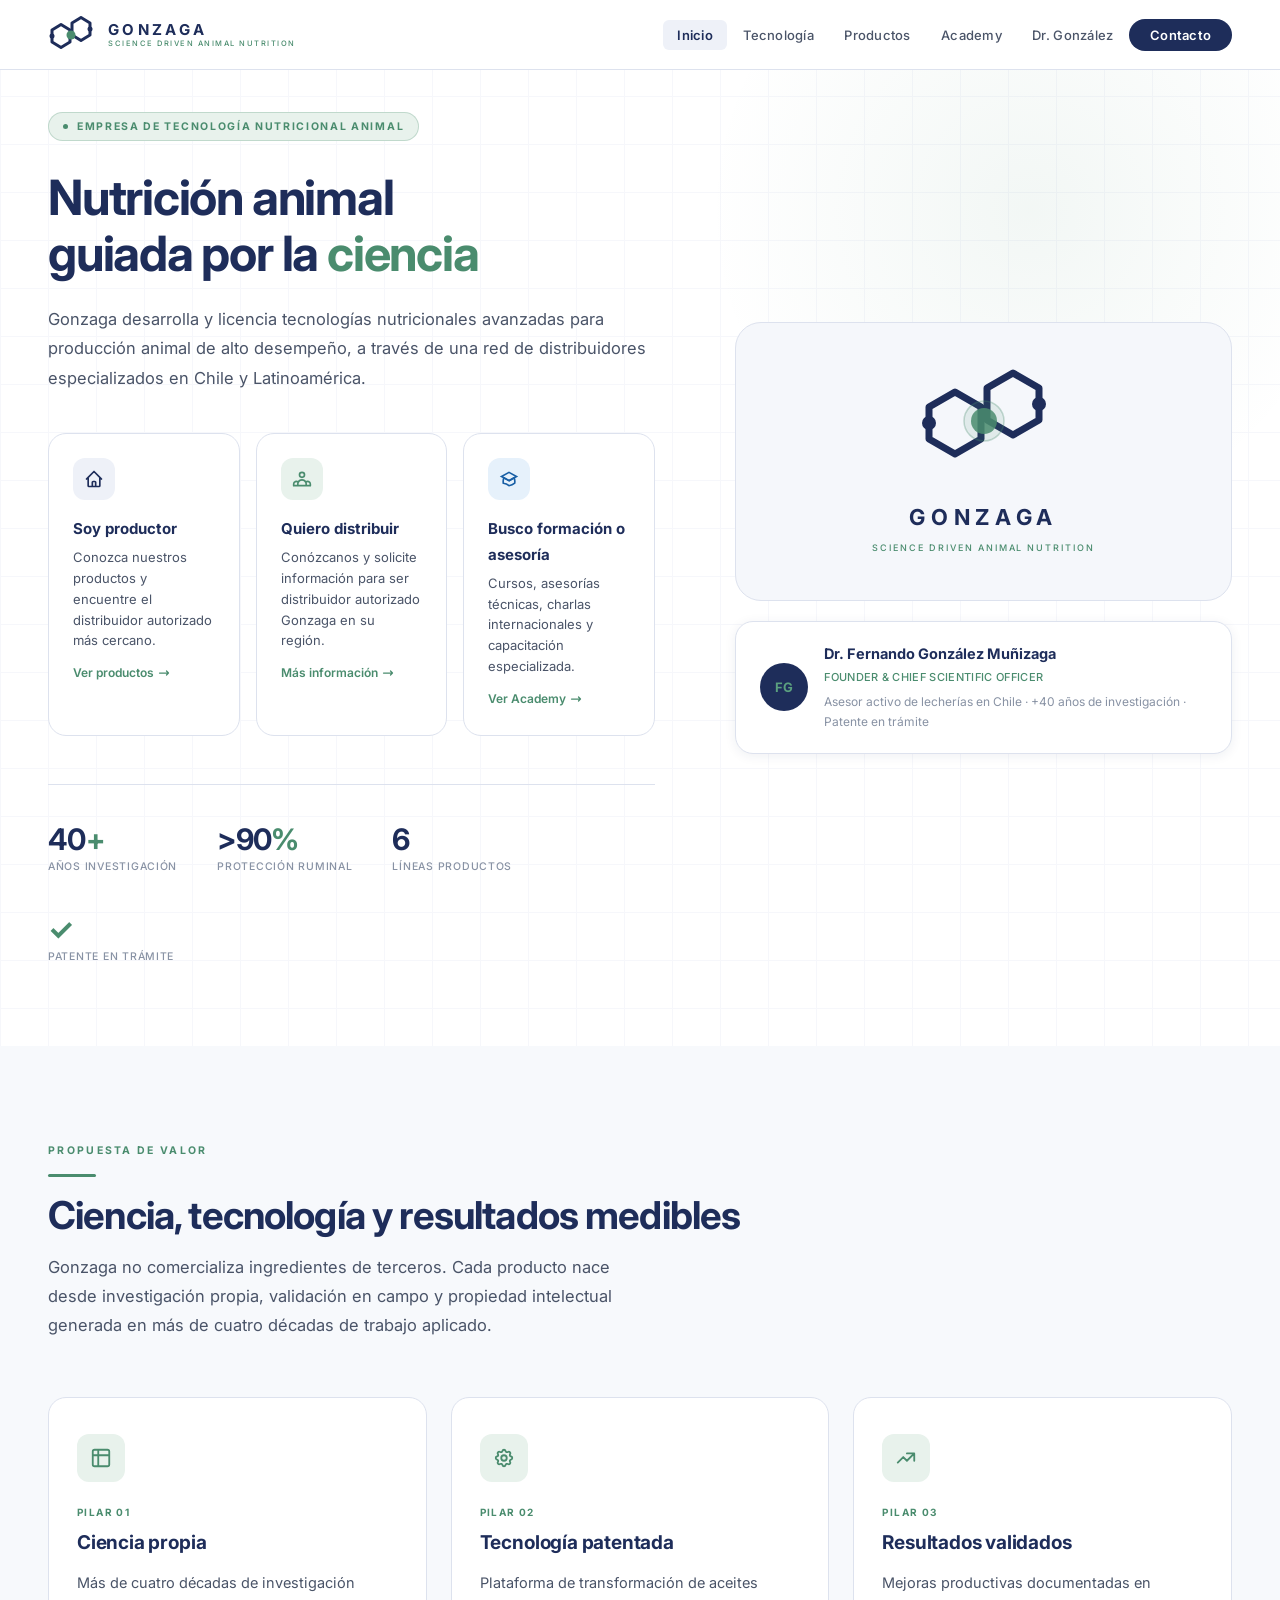
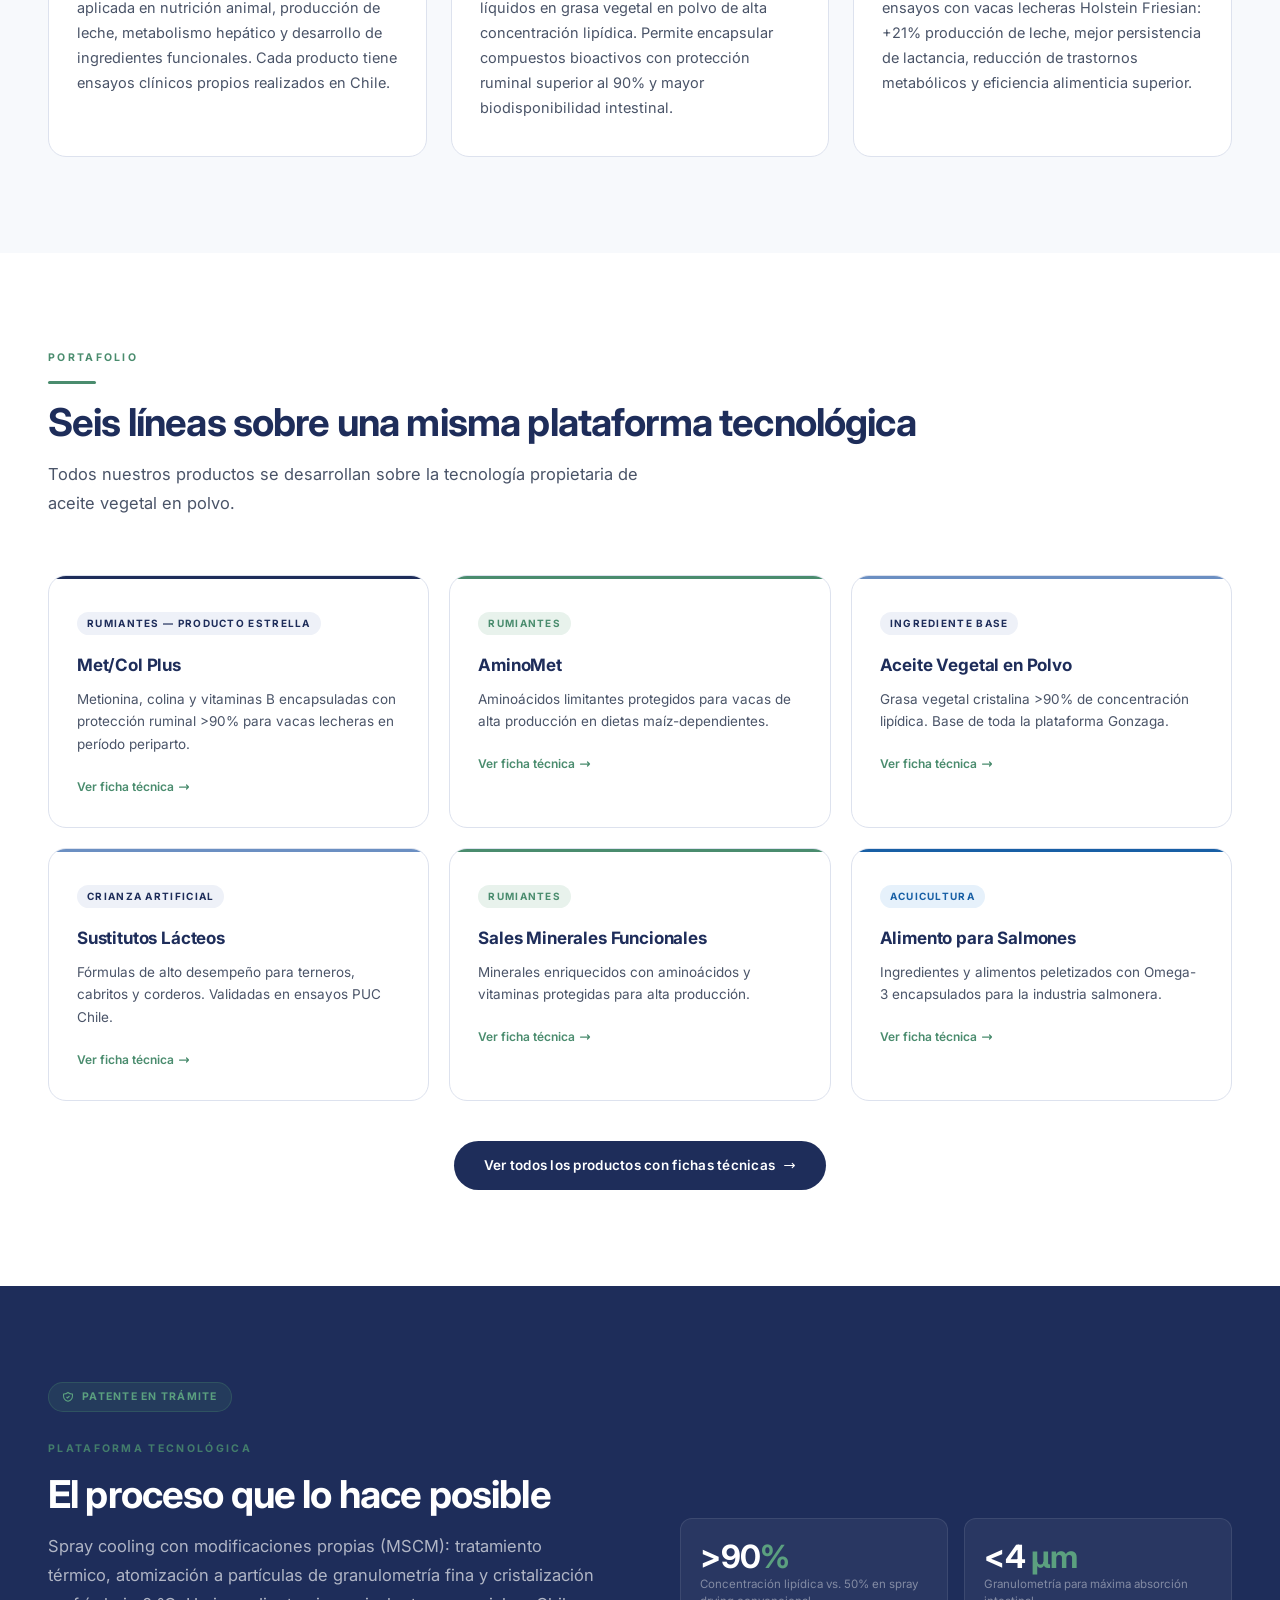
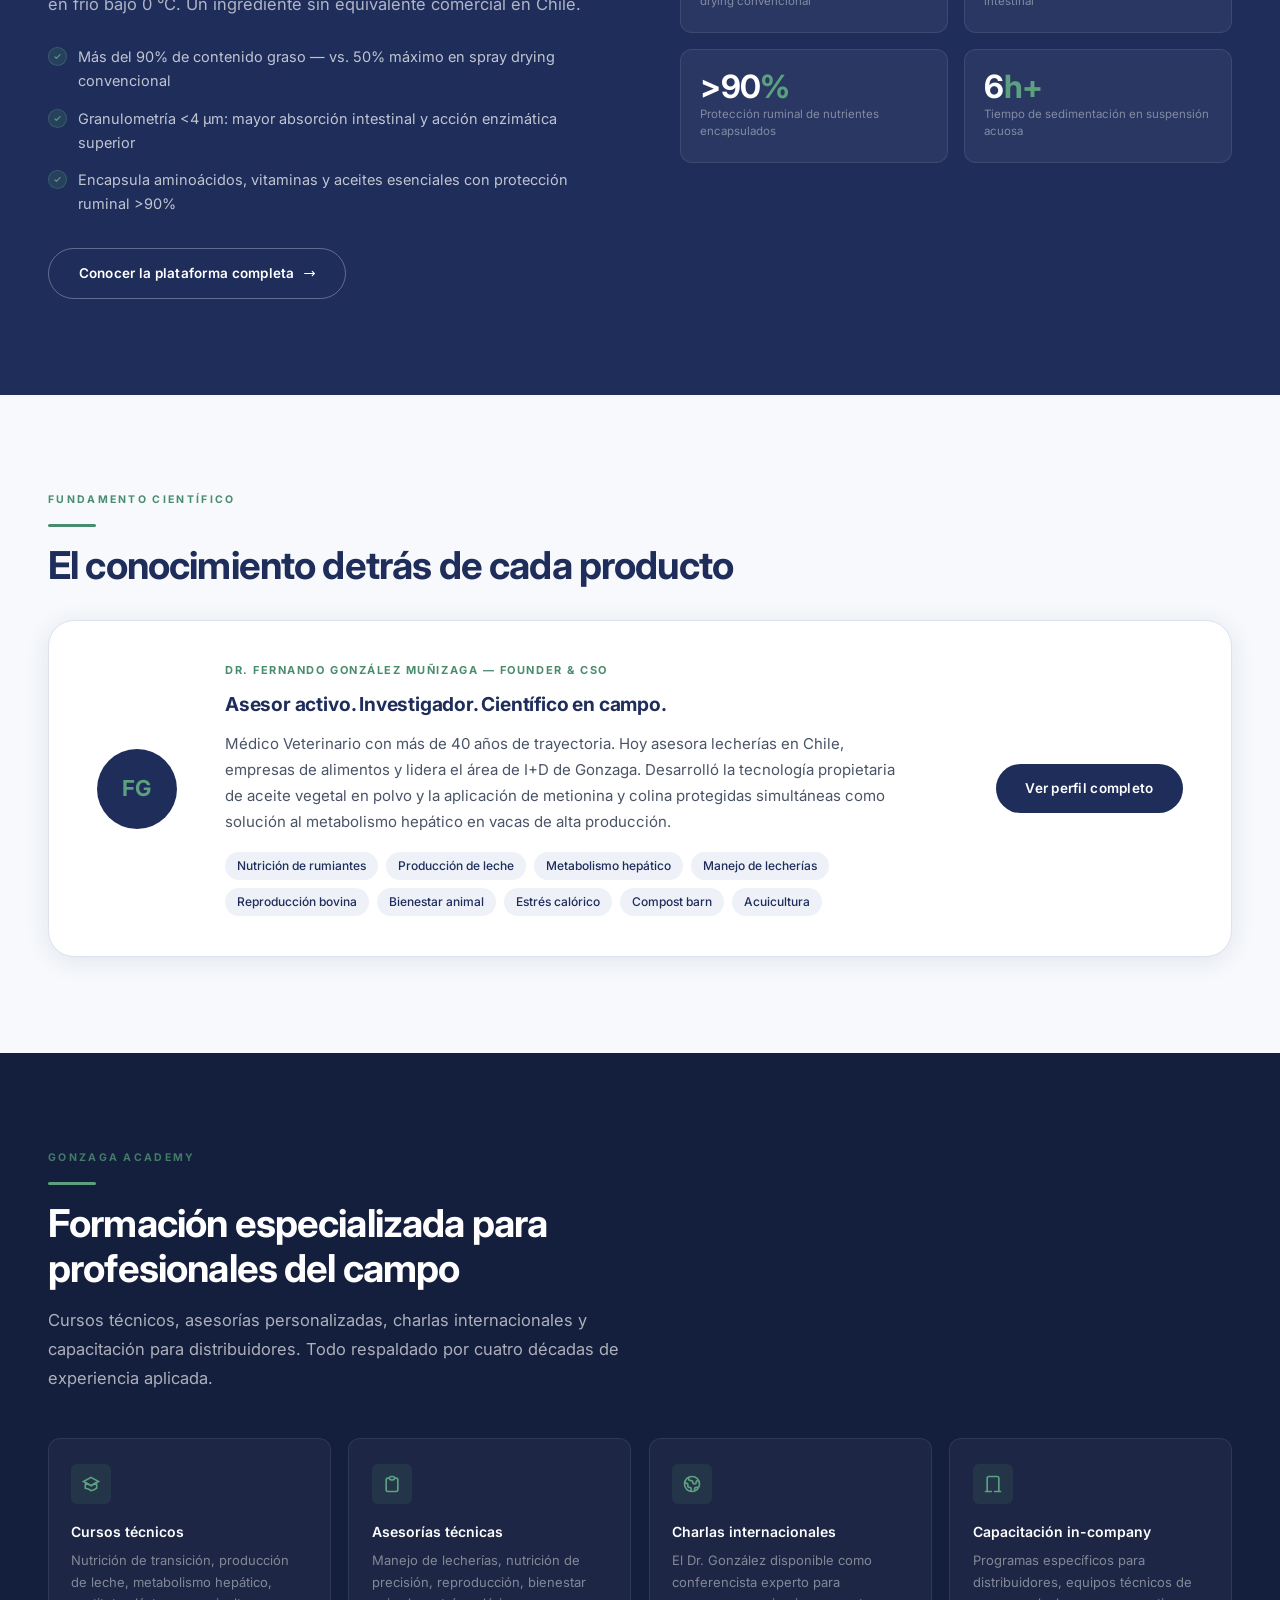
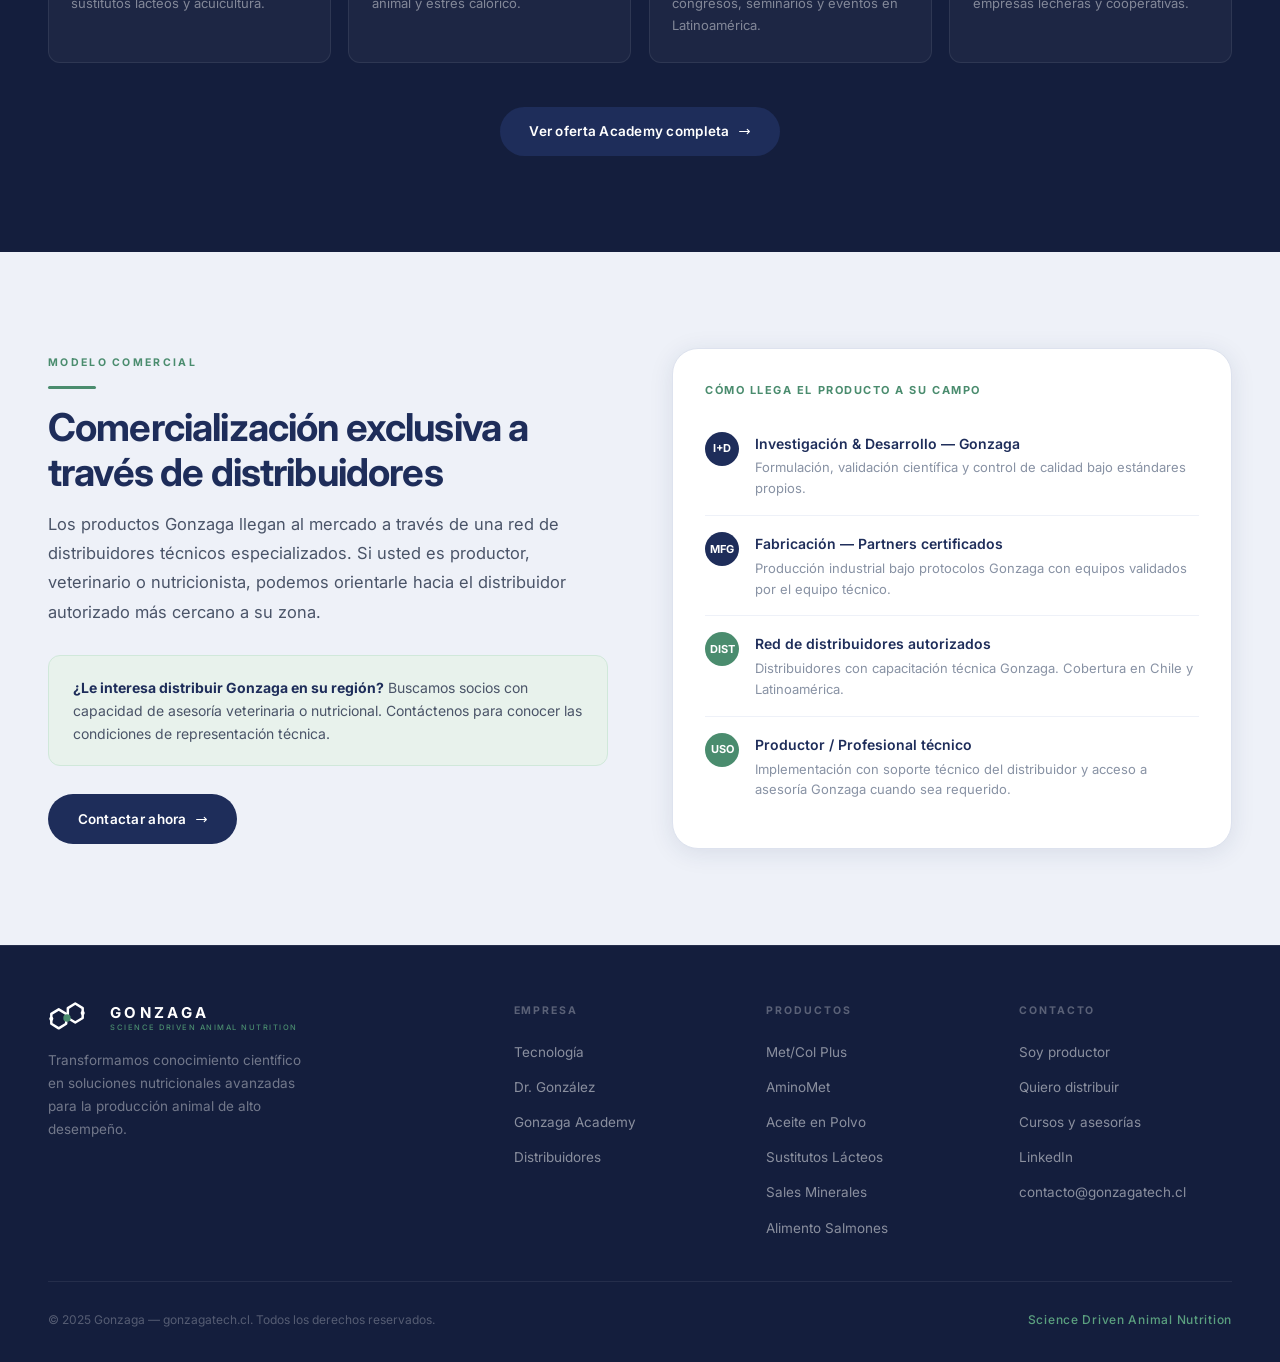
==== commit 1d57d1a3: "Add files via upload Sitio completo — 6 páginas" ====
--- a/index.html
+++ b/index.html
@@ -3,542 +3,134 @@
 <head>
 <meta charset="UTF-8">
 <meta name="viewport" content="width=device-width, initial-scale=1.0">
+<meta name="page" content="index">
 <title>GONZAGA | Science Driven Animal Nutrition</title>
-<meta name="description" content="Gonzaga desarrolla tecnologías nutricionales avanzadas para rumiantes, acuicultura y crianza animal, respaldadas por más de 40 años de investigación científica aplicada.">
+<meta name="description" content="Gonzaga desarrolla tecnologías nutricionales avanzadas para rumiantes y acuicultura. Distribuimos a través de una red de especialistas en Chile y Latinoamérica.">
 <link rel="preconnect" href="https://fonts.googleapis.com">
 <link rel="preconnect" href="https://fonts.gstatic.com" crossorigin>
 <link href="https://fonts.googleapis.com/css2?family=Inter:wght@300;400;500;600;700&display=swap" rel="stylesheet">
+<link rel="stylesheet" href="_shared.css">
 <style>
-/* ── TOKENS ── */
-:root{
-  --navy:      #1E2D5A;
-  --navy-deep: #141E3D;
-  --navy-mid:  #263570;
-  --navy-soft: #EEF1F8;
-  --navy-pale: #F5F7FB;
-  --green:     #4A8C6E;
-  --green-lt:  #5BA07F;
-  --green-pale:#E8F2EC;
-  --green-mid: #D0E8DA;
-  --white:     #FFFFFF;
-  --off:       #F7F9FC;
-  --surface:   #EEF1F8;
-  --border:    #DDE2EE;
-  --border-lt: #EEF1F8;
-  --gray:      #8892A4;
-  --gray-dk:   #4A5468;
-  --text:      #1E2D5A;
-  --r-sm: 6px; --r-md:12px; --r-lg:18px; --r-xl:26px;
-  --sh-sm:  0 2px 12px rgba(30,45,90,.07);
-  --sh-md:  0 4px 24px rgba(30,45,90,.10);
-  --sh-lg:  0 10px 40px rgba(30,45,90,.14);
-  --ease:   all .26s cubic-bezier(.4,0,.2,1);
-}
-*{margin:0;padding:0;box-sizing:border-box}
-html{scroll-behavior:smooth}
-body{font-family:'Inter',sans-serif;font-size:16px;color:var(--text);background:var(--white);line-height:1.7;-webkit-font-smoothing:antialiased}
-
-/* ── NAV ── */
-nav{
-  position:fixed;top:0;left:0;right:0;z-index:1000;
-  background:rgba(255,255,255,.97);
-  backdrop-filter:blur(14px);
-  border-bottom:1px solid var(--border);
-  height:70px;padding:0 3rem;
-  display:flex;align-items:center;justify-content:space-between;
-  transition:box-shadow .3s;
-}
-nav.scrolled{box-shadow:var(--sh-md)}
-
-/* Logo: fiel al original */
-.logo{display:flex;align-items:center;gap:14px;text-decoration:none}
-.logo-text{display:flex;flex-direction:column;line-height:1}
-.logo-name{
-  font-size:15px;font-weight:700;letter-spacing:.22em;
-  color:var(--navy);text-transform:uppercase
-}
-.logo-sub{
-  font-size:7.5px;font-weight:500;letter-spacing:.2em;
-  color:var(--green);text-transform:uppercase;margin-top:3.5px
-}
-
-.nav-links{display:flex;align-items:center;gap:.1rem;list-style:none}
-.nav-links a{
-  font-size:13px;font-weight:500;color:var(--gray-dk);
-  text-decoration:none;padding:.44rem .9rem;
-  border-radius:var(--r-sm);letter-spacing:.02em;transition:var(--ease)
-}
-.nav-links a:hover{color:var(--navy);background:var(--navy-soft)}
-.nav-cta{
-  font-size:13px!important;font-weight:600!important;
-  color:var(--white)!important;background:var(--navy)!important;
-  padding:.5rem 1.3rem!important;border-radius:50px!important;
-  letter-spacing:.03em;transition:var(--ease)!important
-}
-.nav-cta:hover{background:var(--navy-mid)!important;box-shadow:0 4px 14px rgba(30,45,90,.3)!important;transform:translateY(-1px)}
-
-.hamburger{display:none;background:none;border:none;cursor:pointer;color:var(--navy);font-size:22px}
-
-/* ── HERO ── */
-.hero{
-  min-height:100vh;background:var(--white);
-  display:flex;align-items:center;
-  padding:110px 3rem 80px;
-  position:relative;overflow:hidden
-}
-/* Background: grilla científica muy sutil */
-.hero::before{
-  content:'';position:absolute;inset:0;
-  background-image:
-    linear-gradient(var(--border-lt) 1px,transparent 1px),
-    linear-gradient(90deg,var(--border-lt) 1px,transparent 1px);
-  background-size:48px 48px;opacity:.6;pointer-events:none
-}
-/* Blob verde suave arriba derecha */
-.hero::after{
-  content:'';position:absolute;
-  width:700px;height:700px;border-radius:50%;
-  background:radial-gradient(circle,rgba(74,140,110,.08) 0%,transparent 65%);
-  top:-140px;right:-100px;pointer-events:none
-}
-.hero-inner{
-  max-width:1200px;margin:0 auto;width:100%;
-  display:grid;grid-template-columns:1fr 1fr;
-  align-items:center;gap:5rem;position:relative;z-index:2
-}
-
-/* Left */
-.hero-kicker{
-  display:inline-flex;align-items:center;gap:9px;
-  background:var(--green-pale);border:1px solid rgba(74,140,110,.25);
-  color:var(--green);font-size:10.5px;font-weight:700;
-  letter-spacing:.16em;text-transform:uppercase;
-  padding:5px 14px;border-radius:50px;margin-bottom:1.8rem
-}
+/* HERO */
+.hero{min-height:100vh;background:var(--white);display:flex;align-items:center;padding:110px 3rem 80px;position:relative;overflow:hidden}
+.hero::before{content:'';position:absolute;inset:0;background-image:linear-gradient(var(--border-lt) 1px,transparent 1px),linear-gradient(90deg,var(--border-lt) 1px,transparent 1px);background-size:48px 48px;opacity:.5;pointer-events:none}
+.hero::after{content:'';position:absolute;width:700px;height:700px;border-radius:50%;background:radial-gradient(circle,rgba(74,140,110,.07) 0%,transparent 65%);top:-140px;right:-100px;pointer-events:none}
+.hero-inner{max-width:1200px;margin:0 auto;width:100%;display:grid;grid-template-columns:1.1fr .9fr;align-items:center;gap:5rem;position:relative;z-index:2}
+.hero-kicker{display:inline-flex;align-items:center;gap:9px;background:var(--green-pale);border:1px solid rgba(74,140,110,.25);color:var(--green);font-size:10.5px;font-weight:700;letter-spacing:.16em;text-transform:uppercase;padding:5px 14px;border-radius:50px;margin-bottom:1.8rem}
 .kicker-dot{width:5px;height:5px;background:var(--green);border-radius:50%;animation:blink 2.4s infinite}
 @keyframes blink{0%,100%{opacity:1}50%{opacity:.3}}
-
-h1{
-  font-size:clamp(2.2rem,3.8vw,3.4rem);font-weight:700;
-  color:var(--navy);line-height:1.14;letter-spacing:-.025em;
-  margin-bottom:1.5rem
-}
-h1 em{color:var(--green);font-style:normal}
-
-.hero-lead{
-  font-size:16.5px;color:var(--gray-dk);line-height:1.8;
-  margin-bottom:2.5rem;max-width:520px
-}
-
-.hero-actions{display:flex;gap:.85rem;flex-wrap:wrap}
-.btn{
-  display:inline-flex;align-items:center;gap:8px;
-  font-size:13.5px;font-weight:600;
-  padding:.82rem 1.85rem;border-radius:50px;
-  text-decoration:none;border:none;cursor:pointer;
-  transition:var(--ease);letter-spacing:.02em;font-family:inherit
-}
-.btn-navy{background:var(--navy);color:var(--white)}
-.btn-navy:hover{background:var(--navy-mid);transform:translateY(-2px);box-shadow:0 8px 22px rgba(30,45,90,.28)}
-.btn-ghost{
-  background:transparent;color:var(--navy);
-  border:1.5px solid var(--border)
-}
-.btn-ghost:hover{border-color:var(--navy);background:var(--navy-soft)}
-
-.hero-stats{
-  display:flex;gap:2.5rem;
-  margin-top:3rem;padding-top:2.5rem;
-  border-top:1px solid var(--border);flex-wrap:wrap
-}
+.hero-stats{display:flex;gap:2.5rem;margin-top:3rem;padding-top:2.5rem;border-top:1px solid var(--border);flex-wrap:wrap}
 .hs-num{font-size:1.85rem;font-weight:700;color:var(--navy);letter-spacing:-.02em;line-height:1;margin-bottom:3px}
 .hs-num span{color:var(--green)}
 .hs-label{font-size:10.5px;font-weight:500;color:var(--gray);letter-spacing:.07em;text-transform:uppercase}
 
-/* Right: logo ampliado + card */
-.hero-right{display:flex;flex-direction:column;gap:1.25rem;align-items:stretch}
-
-.hero-logo-display{
-  background:var(--navy-pale);border:1px solid var(--border);
-  border-radius:var(--r-xl);
-  padding:3rem 2rem;
-  display:flex;flex-direction:column;align-items:center;justify-content:center;
-  gap:1.5rem
-}
-.hero-logo-svg-wrap{
-  display:flex;align-items:center;justify-content:center
-}
-
-/* animación hover en el isotipo grande */
-.isotipo-large{transition:transform .5s ease}
-.hero-logo-display:hover .isotipo-large{transform:rotate(8deg) scale(1.04)}
-
-.hero-logo-wordmark{
-  display:flex;flex-direction:column;align-items:center;gap:4px
-}
-.wm-name{
-  font-size:22px;font-weight:700;letter-spacing:.26em;color:var(--navy)
-}
-.wm-sub{
-  font-size:9px;font-weight:500;letter-spacing:.22em;color:var(--green)
-}
-
-.hero-dr-card{
-  background:var(--white);border:1px solid var(--border);
-  border-radius:var(--r-lg);padding:1.5rem 1.75rem;
-  box-shadow:var(--sh-sm);
-  display:flex;align-items:center;gap:1.25rem
-}
-.dr-ava{
-  width:52px;height:52px;min-width:52px;border-radius:50%;
-  background:var(--navy);display:flex;align-items:center;justify-content:center;
-  font-size:14px;font-weight:700;color:var(--green-lt);letter-spacing:.04em
-}
-.dr-name-sm{font-size:14.5px;font-weight:700;color:var(--navy);margin-bottom:2px}
-.dr-role-sm{font-size:11px;font-weight:500;color:var(--green);letter-spacing:.03em;text-transform:uppercase;margin-bottom:6px}
-.dr-meta{font-size:12px;color:var(--gray);line-height:1.5}
-
-/* ── SHARED ── */
-section{padding:96px 3rem}
-.wrap{max-width:1200px;margin:0 auto}
-
-.eyebrow{
-  font-size:10.5px;font-weight:700;letter-spacing:.22em;text-transform:uppercase;
-  color:var(--green);margin-bottom:.9rem;display:block
-}
-.eyebrow-light{color:rgba(74,140,110,.85)}
-
-h2{
-  font-size:clamp(1.7rem,3vw,2.5rem);font-weight:700;
-  color:var(--navy);line-height:1.18;letter-spacing:-.022em;margin-bottom:.9rem
-}
-h2.white{color:#fff}
-
-.lead{font-size:16.5px;color:var(--gray-dk);max-width:600px;line-height:1.78}
-.lead.light{color:rgba(255,255,255,.65);max-width:620px}
-.sec-head{margin-bottom:3.5rem}
-
-/* divider */
-.div-line{width:48px;height:3px;background:var(--green);border-radius:2px;margin-bottom:1rem}
-
-/* ── PILLARS ── */
+/* AUDIENCE ROUTES */
+.audience-cards{display:grid;grid-template-columns:repeat(3,1fr);gap:1rem;margin-top:2rem}
+.aud-card{background:var(--white);border:1.5px solid var(--border);border-radius:var(--r-lg);padding:1.5rem;transition:var(--ease);text-decoration:none;display:block}
+.aud-card:hover{border-color:var(--navy);box-shadow:var(--sh-lg);transform:translateY(-3px)}
+.aud-ico{width:42px;height:42px;border-radius:var(--r-md);display:flex;align-items:center;justify-content:center;margin-bottom:1rem}
+.aud-title{font-size:15px;font-weight:700;color:var(--navy);margin-bottom:.35rem}
+.aud-desc{font-size:13px;color:var(--gray-dk);line-height:1.6}
+.aud-link{font-size:12px;font-weight:600;color:var(--green);margin-top:.75rem;display:inline-flex;align-items:center;gap:4px}
+
+/* HERO RIGHT */
+.hero-right{display:flex;flex-direction:column;gap:1.25rem}
+.hero-logo-box{background:var(--navy-pale);border:1px solid var(--border);border-radius:var(--r-xl);padding:2.75rem 2rem;display:flex;flex-direction:column;align-items:center;gap:1.5rem}
+.hero-logo-box:hover .iso-large{transform:rotate(6deg) scale(1.04)}
+.iso-large{transition:transform .5s ease}
+.wm-name{font-size:22px;font-weight:700;letter-spacing:.26em;color:var(--navy)}
+.wm-sub{font-size:9px;font-weight:500;letter-spacing:.22em;color:var(--green);text-transform:uppercase}
+.hero-dr-strip{background:var(--white);border:1px solid var(--border);border-radius:var(--r-lg);padding:1.25rem 1.5rem;box-shadow:var(--sh-sm);display:flex;align-items:center;gap:1rem}
+.dr-av-sm{width:48px;height:48px;min-width:48px;border-radius:50%;background:var(--navy);display:flex;align-items:center;justify-content:center;font-size:13px;font-weight:700;color:var(--green-lt);letter-spacing:.04em}
+
+/* PILLARS */
 .sec-pillars{background:var(--off)}
 .pillars{display:grid;grid-template-columns:repeat(3,1fr);gap:1.5rem}
-.pillar{
-  background:var(--white);border:1px solid var(--border);
-  border-radius:var(--r-lg);padding:2.25rem 1.75rem;
-  transition:var(--ease);position:relative;overflow:hidden
-}
-.pillar::before{
-  content:'';position:absolute;top:0;left:0;right:0;height:3px;
-  background:var(--green);transform:scaleX(0);transform-origin:left;
-  transition:var(--ease)
-}
+.pillar{background:var(--white);border:1px solid var(--border);border-radius:var(--r-lg);padding:2.25rem 1.75rem;transition:var(--ease);position:relative;overflow:hidden}
+.pillar::before{content:'';position:absolute;top:0;left:0;right:0;height:3px;background:var(--green);transform:scaleX(0);transform-origin:left;transition:var(--ease)}
 .pillar:hover{box-shadow:var(--sh-lg);transform:translateY(-4px)}
 .pillar:hover::before{transform:scaleX(1)}
-.p-ico{
-  width:48px;height:48px;background:var(--green-pale);
-  border-radius:var(--r-md);display:flex;align-items:center;justify-content:center;
-  margin-bottom:1.4rem
-}
+.p-ico{width:48px;height:48px;background:var(--green-pale);border-radius:var(--r-md);display:flex;align-items:center;justify-content:center;margin-bottom:1.4rem}
 .p-num{font-size:10px;font-weight:700;color:var(--green);letter-spacing:.14em;text-transform:uppercase;margin-bottom:.35rem}
 .p-title{font-size:19px;font-weight:700;color:var(--navy);margin-bottom:.65rem;letter-spacing:-.01em}
 .p-text{font-size:14.5px;color:var(--gray-dk);line-height:1.73}
 
-/* ── TECHNOLOGY ── */
+/* PRODUCTS PREVIEW */
+.prod-grid{display:grid;grid-template-columns:repeat(3,1fr);gap:1.25rem}
+.pcard{background:var(--white);border:1px solid var(--border);border-radius:var(--r-lg);padding:1.75rem;position:relative;overflow:hidden;transition:var(--ease);text-decoration:none;display:block}
+.pcard:hover{box-shadow:var(--sh-lg);transform:translateY(-3px)}
+.pcard-name{font-size:17px;font-weight:700;color:var(--navy);margin-bottom:.5rem;letter-spacing:-.01em}
+.pcard-desc{font-size:13.5px;color:var(--gray-dk);line-height:1.68;margin-bottom:1rem}
+.pcard-link{font-size:12px;font-weight:600;color:var(--green);display:inline-flex;align-items:center;gap:4px}
+
+/* TECH STRIP */
 .sec-tech{background:var(--navy)}
-.tech-grid{display:grid;grid-template-columns:1fr 1fr;gap:5rem;align-items:start}
-
-.patent-pill{
-  display:inline-flex;align-items:center;gap:8px;
-  background:rgba(74,140,110,.15);border:1px solid rgba(74,140,110,.3);
-  color:var(--green-lt);font-size:10.5px;font-weight:700;
-  letter-spacing:.12em;text-transform:uppercase;
-  padding:5px 13px;border-radius:50px;margin-bottom:1.75rem
-}
+.tech-inner{display:grid;grid-template-columns:1fr 1fr;gap:5rem;align-items:center}
+.tech-stats{display:grid;grid-template-columns:1fr 1fr;gap:1rem}
+.ts-card{background:rgba(255,255,255,.05);border:1px solid rgba(255,255,255,.09);border-radius:var(--r-md);padding:1.35rem 1.2rem;transition:var(--ease)}
+.ts-card:hover{background:rgba(74,140,110,.1);border-color:rgba(74,140,110,.3)}
+.ts-num{font-size:2rem;font-weight:700;color:#fff;letter-spacing:-.02em;line-height:1;margin-bottom:3px}
+.ts-num s{color:var(--green-lt);text-decoration:none}
+.ts-label{font-size:11.5px;color:rgba(255,255,255,.42);line-height:1.5}
+.ts-card.sp2{grid-column:span 2}
 .feat-list{list-style:none;margin-top:1.6rem;display:flex;flex-direction:column;gap:.85rem}
-.feat-list li{
-  display:flex;align-items:flex-start;gap:11px;
-  font-size:14.5px;color:rgba(255,255,255,.72);line-height:1.65
-}
-.feat-check{
-  width:19px;height:19px;min-width:19px;
-  background:rgba(74,140,110,.2);border:1px solid rgba(74,140,110,.4);
-  border-radius:50%;display:flex;align-items:center;justify-content:center;margin-top:2px
-}
-.tech-cards{display:grid;grid-template-columns:1fr 1fr;gap:.9rem}
-.tc{
-  background:rgba(255,255,255,.05);border:1px solid rgba(255,255,255,.09);
-  border-radius:var(--r-md);padding:1.35rem 1.2rem;transition:var(--ease)
-}
-.tc:hover{background:rgba(74,140,110,.1);border-color:rgba(74,140,110,.3)}
-.tc.span2{grid-column:span 2}
-.tc-num{font-size:2rem;font-weight:700;color:#fff;letter-spacing:-.02em;line-height:1;margin-bottom:3px}
-.tc-num s{color:var(--green-lt);text-decoration:none}
-.tc-label{font-size:11.5px;color:rgba(255,255,255,.42);line-height:1.5}
-.tc-body{font-size:14px;color:rgba(255,255,255,.68);line-height:1.68}
-.tc-body strong{color:#fff;font-weight:600}
-
-/* ── DISTRIBUTOR MODEL ── */
+.feat-list li{display:flex;align-items:flex-start;gap:11px;font-size:14.5px;color:rgba(255,255,255,.72);line-height:1.65}
+.feat-check{width:19px;height:19px;min-width:19px;background:rgba(74,140,110,.2);border:1px solid rgba(74,140,110,.4);border-radius:50%;display:flex;align-items:center;justify-content:center;margin-top:2px}
+.patent-pill{display:inline-flex;align-items:center;gap:8px;background:rgba(74,140,110,.15);border:1px solid rgba(74,140,110,.3);color:var(--green-lt);font-size:10.5px;font-weight:700;letter-spacing:.12em;text-transform:uppercase;padding:5px 13px;border-radius:50px;margin-bottom:1.75rem}
+
+/* DR STRIP */
+.sec-dr{background:var(--off)}
+.dr-strip{display:grid;grid-template-columns:auto 1fr auto;gap:3rem;align-items:center;background:var(--white);border:1px solid var(--border);border-radius:var(--r-xl);padding:2.5rem 3rem;box-shadow:var(--sh-md)}
+.dr-av-lg{width:80px;height:80px;border-radius:50%;background:var(--navy);display:flex;align-items:center;justify-content:center;font-size:22px;font-weight:700;color:var(--green-lt);letter-spacing:.04em;flex-shrink:0}
+.dr-tags{display:flex;flex-wrap:wrap;gap:.5rem;margin-top:1rem}
+.dr-tag{font-size:12px;font-weight:500;color:var(--navy);background:var(--navy-soft);padding:4px 12px;border-radius:50px}
+
+/* ACADEMY STRIP */
+.sec-acad{background:var(--navy-deep)}
+.acad-grid{display:grid;grid-template-columns:repeat(4,1fr);gap:1.1rem;margin-top:2.75rem}
+.ac{background:rgba(255,255,255,.04);border:1px solid rgba(255,255,255,.08);border-radius:var(--r-md);padding:1.6rem 1.4rem;transition:var(--ease)}
+.ac:hover{background:rgba(74,140,110,.1);border-color:rgba(74,140,110,.3);transform:translateY(-3px)}
+.ac-ico{width:40px;height:40px;background:rgba(74,140,110,.15);border-radius:var(--r-sm);display:flex;align-items:center;justify-content:center;margin-bottom:1rem}
+.ac-t{font-size:14px;font-weight:600;color:#fff;margin-bottom:.4rem}
+.ac-d{font-size:13px;color:rgba(255,255,255,.45);line-height:1.65}
+
+/* DIST MODEL */
 .sec-dist{background:var(--surface)}
 .dist-grid{display:grid;grid-template-columns:1fr 1fr;gap:4rem;align-items:center}
-.dist-visual{
-  background:var(--white);border:1px solid var(--border);
-  border-radius:var(--r-xl);padding:2.5rem;box-shadow:var(--sh-md)
-}
-.dist-flow{display:flex;flex-direction:column;gap:0}
-.df-step{
-  display:flex;align-items:flex-start;gap:1rem;
-  padding:1.1rem 0
-}
+.dist-flow{display:flex;flex-direction:column;gap:0;background:var(--white);border:1px solid var(--border);border-radius:var(--r-xl);padding:2rem;box-shadow:var(--sh-md)}
+.df-step{display:flex;align-items:flex-start;gap:1rem;padding:1rem 0}
 .df-step+.df-step{border-top:1px solid var(--border-lt)}
-.df-num{
-  width:34px;height:34px;min-width:34px;border-radius:50%;
-  background:var(--navy);color:#fff;
-  display:flex;align-items:center;justify-content:center;
-  font-size:12px;font-weight:700;letter-spacing:.02em
-}
-.df-num.green{background:var(--green)}
+.df-num{width:34px;height:34px;min-width:34px;border-radius:50%;background:var(--navy);color:#fff;display:flex;align-items:center;justify-content:center;font-size:11px;font-weight:700;flex-shrink:0}
+.df-num.g{background:var(--green)}
 .df-title{font-size:14px;font-weight:600;color:var(--navy);margin-bottom:2px}
 .df-desc{font-size:13px;color:var(--gray);line-height:1.6}
-.dist-note{
-  margin-top:1.5rem;padding:1rem 1.25rem;
-  background:var(--green-pale);border:1px solid var(--green-mid);
-  border-radius:var(--r-md);font-size:13px;color:var(--gray-dk);line-height:1.65
-}
-.dist-note strong{color:var(--navy)}
-.dist-tags{display:flex;flex-wrap:wrap;gap:.55rem;margin-top:2rem}
-.dist-tag{
-  font-size:12px;font-weight:500;color:var(--navy);
-  background:var(--white);border:1px solid var(--border);
-  padding:5px 13px;border-radius:50px;transition:var(--ease)
-}
-.dist-tag:hover{background:var(--green-pale);border-color:rgba(74,140,110,.4);color:var(--green)}
-
-/* ── PRODUCTS ── */
-.prod-grid-top{display:grid;grid-template-columns:1fr 1fr;gap:1.4rem;margin-bottom:1.4rem}
-.prod-grid-bot{display:grid;grid-template-columns:repeat(4,1fr);gap:1.4rem}
-
-.pcard{
-  background:var(--white);border:1px solid var(--border);
-  border-radius:var(--r-lg);padding:2rem 1.75rem;
-  position:relative;overflow:hidden;transition:var(--ease)
-}
-.pcard:hover{box-shadow:var(--sh-lg);transform:translateY(-3px)}
-.pcard-stripe{position:absolute;top:0;left:0;right:0;height:3px}
-.stripe-navy{background:var(--navy)}
-.stripe-green{background:var(--green)}
-.stripe-mid{background:#6B8FC2}
-.stripe-soft{background:#8CB8A0}
-
-.pcard-tag{
-  display:inline-block;font-size:10px;font-weight:700;
-  letter-spacing:.13em;text-transform:uppercase;
-  padding:3px 10px;border-radius:50px;margin-bottom:1rem
-}
-.tag-navy{color:var(--navy);background:var(--navy-soft)}
-.tag-green{color:var(--green);background:var(--green-pale)}
-.tag-blue{color:#185FA5;background:#E6F1FB}
-.tag-mid{color:#3B5A8A;background:#E6EDF8}
-
-.pcard-name{font-size:18px;font-weight:700;color:var(--navy);margin-bottom:.6rem;letter-spacing:-.01em}
-.pcard-desc{font-size:13.5px;color:var(--gray-dk);line-height:1.72;margin-bottom:1.1rem}
-.pcard-pts{list-style:none;display:flex;flex-direction:column;gap:5px}
-.pcard-pts li{
-  display:flex;align-items:flex-start;gap:8px;
-  font-size:13px;color:var(--gray-dk);line-height:1.55
-}
-.pcard-pts li::before{
-  content:'';width:5px;height:5px;min-width:5px;
-  background:var(--green);border-radius:50%;margin-top:6px
-}
-/* featured cards */
-.pcard.feat{border-color:rgba(30,45,90,.18)}
-.pcard.feat:hover{border-color:rgba(30,45,90,.3)}
-.pcard-result{
-  background:var(--navy-pale);border:1px solid var(--border);
-  border-radius:var(--r-md);padding:1.1rem 1.2rem;margin-top:1.2rem
-}
-.pr-label{font-size:10px;font-weight:700;color:var(--green);letter-spacing:.14em;text-transform:uppercase;margin-bottom:.7rem}
-.pr-row{
-  display:flex;justify-content:space-between;align-items:baseline;
-  padding:.3rem 0;border-bottom:1px solid var(--border-lt)
-}
-.pr-row:last-child{border:none}
-.pr-val{font-size:16px;font-weight:700;color:var(--navy);letter-spacing:-.01em}
-.pr-desc{font-size:11px;color:var(--gray);max-width:56%;text-align:right;line-height:1.4}
-
-/* ── SCIENCE ── */
-.sec-sci{background:var(--off)}
-.sci-grid{display:grid;grid-template-columns:1fr 1.3fr;gap:4.5rem;align-items:start}
-.dr-card{
-  background:var(--white);border:1px solid var(--border);
-  border-radius:var(--r-xl);padding:2.25rem 2rem;box-shadow:var(--sh-md)
-}
-.dr-av{
-  width:72px;height:72px;border-radius:50%;background:var(--navy);
-  display:flex;align-items:center;justify-content:center;
-  font-size:20px;font-weight:700;color:var(--green-lt);
-  margin-bottom:1.3rem;letter-spacing:.04em
-}
-.dr-n{font-size:18px;font-weight:700;color:var(--navy);margin-bottom:3px;letter-spacing:-.01em}
-.dr-r{font-size:11px;font-weight:600;color:var(--green);letter-spacing:.05em;text-transform:uppercase;margin-bottom:1.1rem}
-.dr-bio{font-size:14px;color:var(--gray-dk);line-height:1.75;margin-bottom:1.3rem}
-.dr-creds{list-style:none;display:flex;flex-direction:column;gap:7px}
-.dr-creds li{display:flex;align-items:flex-start;gap:9px;font-size:13px;color:var(--gray-dk);line-height:1.5}
-.cr-dot{width:6px;height:6px;min-width:6px;background:var(--green);border-radius:1.5px;margin-top:6px}
-.r-tags{display:flex;flex-wrap:wrap;gap:.5rem;margin-top:1.75rem}
-.r-tag{
-  font-size:12px;font-weight:500;color:var(--navy);
-  background:var(--white);border:1px solid var(--border);
-  padding:4px 12px;border-radius:50px;transition:var(--ease)
-}
-.r-tag:hover{background:var(--green-pale);border-color:rgba(74,140,110,.4);color:var(--green)}
-.sci-quote{
-  background:var(--navy);border-radius:var(--r-md);
-  padding:1.6rem 1.75rem;margin-top:2.25rem
-}
-.sci-quote p{font-size:15px;color:rgba(255,255,255,.75);line-height:1.72;font-style:italic}
-.sci-quote cite{display:block;font-size:11.5px;color:var(--green-lt);font-weight:500;margin-top:.7rem;font-style:normal;letter-spacing:.03em}
-
-/* ── ACADEMY ── */
-.sec-acad{background:var(--navy-deep)}
-.acad-grid{display:grid;grid-template-columns:repeat(4,1fr);gap:1.1rem;margin-top:2.75rem}
-.ac{
-  background:rgba(255,255,255,.04);border:1px solid rgba(255,255,255,.08);
-  border-radius:var(--r-md);padding:1.6rem 1.4rem;transition:var(--ease)
-}
-.ac:hover{background:rgba(74,140,110,.1);border-color:rgba(74,140,110,.3);transform:translateY(-3px)}
-.ac-ico{
-  width:40px;height:40px;background:rgba(74,140,110,.15);
-  border-radius:var(--r-sm);display:flex;align-items:center;justify-content:center;
-  margin-bottom:1rem
-}
-.ac-t{font-size:14px;font-weight:600;color:#fff;margin-bottom:.4rem}
-.ac-d{font-size:13px;color:rgba(255,255,255,.45);line-height:1.65}
-
-/* ── CONTACT ── */
-.contact-grid{display:grid;grid-template-columns:1fr 1.4fr;gap:4.5rem;align-items:start}
-.ci h3{font-size:18px;font-weight:700;color:var(--navy);margin-bottom:.5rem}
-.ci p{font-size:14.5px;color:var(--gray-dk);line-height:1.72;margin-bottom:1.75rem}
-.c-row{display:flex;align-items:center;gap:11px;font-size:14px;color:var(--gray-dk);margin-bottom:.85rem}
-.c-ico{
-  width:34px;height:34px;min-width:34px;background:var(--green-pale);
-  border-radius:var(--r-sm);display:flex;align-items:center;justify-content:center
-}
-.a-label{font-size:10.5px;font-weight:700;letter-spacing:.15em;text-transform:uppercase;color:var(--gray);margin:1.75rem 0 .6rem}
-.a-wrap{display:flex;flex-wrap:wrap;gap:.5rem}
-.a-tag{
-  font-size:12px;font-weight:500;color:var(--navy);
-  background:var(--off);border:1px solid var(--border);
-  padding:4px 12px;border-radius:50px
-}
-/* form */
-.cform{
-  background:var(--white);border:1px solid var(--border);
-  border-radius:var(--r-xl);padding:2.25rem;box-shadow:var(--sh-md)
-}
-.f-row{display:grid;grid-template-columns:1fr 1fr;gap:.9rem}
-.fg{display:flex;flex-direction:column;gap:5px;margin-bottom:1.05rem}
-.fl{font-size:12.5px;font-weight:600;color:var(--navy);letter-spacing:.02em}
-.fi,.fs,.fta{
-  width:100%;padding:.7rem .95rem;
-  border:1.5px solid var(--border);border-radius:var(--r-sm);
-  font-family:'Inter',sans-serif;font-size:14px;color:var(--text);
-  background:var(--white);outline:none;transition:var(--ease)
-}
-.fi:focus,.fs:focus,.fta:focus{
-  border-color:var(--navy);box-shadow:0 0 0 3px rgba(30,45,90,.08)
-}
-.fta{resize:vertical;min-height:108px}
-.fsub{
-  width:100%;padding:.88rem;background:var(--navy);color:#fff;
-  border:none;border-radius:50px;font-family:'Inter',sans-serif;
-  font-size:15px;font-weight:600;cursor:pointer;transition:var(--ease);
-  letter-spacing:.02em
-}
-.fsub:hover{background:var(--navy-mid);transform:translateY(-1px);box-shadow:0 6px 18px rgba(30,45,90,.28)}
-
-/* ── FOOTER ── */
-footer{background:var(--navy-deep);padding:3.5rem 3rem 2rem;border-top:1px solid rgba(255,255,255,.07)}
-.foot-grid{
-  max-width:1200px;margin:0 auto;
-  display:grid;grid-template-columns:2fr 1fr 1fr 1fr;gap:2.5rem;
-  padding-bottom:2.5rem;border-bottom:1px solid rgba(255,255,255,.07)
-}
-.foot-brand p{font-size:13.5px;color:rgba(255,255,255,.4);line-height:1.72;margin-top:.9rem;max-width:260px}
-.foot-col-t{font-size:10.5px;font-weight:700;letter-spacing:.18em;text-transform:uppercase;color:rgba(255,255,255,.3);margin-bottom:1.1rem}
-.foot-links{list-style:none;display:flex;flex-direction:column;gap:.5rem}
-.foot-links a{font-size:13.5px;color:rgba(255,255,255,.5);text-decoration:none;transition:var(--ease)}
-.foot-links a:hover{color:var(--green-lt)}
-.foot-bottom{
-  max-width:1200px;margin:1.75rem auto 0;
-  display:flex;justify-content:space-between;align-items:center;flex-wrap:wrap;gap:.75rem
-}
-.foot-copy{font-size:12px;color:rgba(255,255,255,.28)}
-.foot-tag{font-size:12px;color:var(--green-lt);font-weight:500;letter-spacing:.06em}
-
-/* ── REVEAL ── */
-.reveal{opacity:0;transform:translateY(20px);transition:opacity .55s ease,transform .55s ease}
-.reveal.in{opacity:1;transform:translateY(0)}
-
-/* ── MOBILE ── */
+
 @media(max-width:960px){
-  nav{padding:0 1.5rem}
-  .nav-links{display:none}
-  .hamburger{display:block}
-  nav.open .nav-links{
-    display:flex;flex-direction:column;
-    position:fixed;top:70px;left:0;right:0;
-    background:rgba(255,255,255,.98);
-    padding:1.25rem 1.5rem;gap:.15rem;
-    border-bottom:1px solid var(--border);
-    box-shadow:var(--sh-md)
-  }
-  section{padding:72px 1.5rem}
   .hero{padding:110px 1.5rem 72px}
   .hero-inner{grid-template-columns:1fr}
   .hero-right{display:none}
+  .audience-cards{grid-template-columns:1fr}
   .pillars{grid-template-columns:1fr}
-  .tech-grid{grid-template-columns:1fr}
-  .tech-cards{grid-template-columns:1fr 1fr}
+  .prod-grid{grid-template-columns:1fr 1fr}
+  .tech-inner{grid-template-columns:1fr}
+  .dr-strip{grid-template-columns:1fr;text-align:center}
+  .dr-av-lg{margin:0 auto}
+  .dr-tags{justify-content:center}
+  .acad-grid{grid-template-columns:1fr 1fr}
   .dist-grid{grid-template-columns:1fr}
-  .prod-grid-top{grid-template-columns:1fr}
-  .prod-grid-bot{grid-template-columns:1fr 1fr}
-  .sci-grid{grid-template-columns:1fr}
-  .acad-grid{grid-template-columns:1fr 1fr}
-  .contact-grid{grid-template-columns:1fr}
-  .foot-grid{grid-template-columns:1fr 1fr}
-  .f-row{grid-template-columns:1fr}
 }
-@media(max-width:540px){
-  .prod-grid-bot{grid-template-columns:1fr}
-  .acad-grid{grid-template-columns:1fr}
-  .foot-grid{grid-template-columns:1fr}
-  .tech-cards{grid-template-columns:1fr}
-}
+@media(max-width:540px){.prod-grid{grid-template-columns:1fr}.acad-grid{grid-template-columns:1fr}}
 </style>
 </head>
 <body>
 
-<!-- NAV -->
 <nav id="nav">
-  <a href="#" class="logo">
-    <!-- Isotipo fiel al logo original -->
-    <svg width="46" height="38" viewBox="0 0 46 38" fill="none" xmlns="http://www.w3.org/2000/svg">
-      <!-- Hexágono inferior-izquierdo (navy, abierto arriba-derecha) -->
-      <path d="M4 14 L4 26 L13 31.5 L22 26 L22 14 L13 8.5 Z"
-            stroke="#1E2D5A" stroke-width="3" stroke-linejoin="round"
-            fill="none" stroke-linecap="round"/>
-      <!-- Círculo-nodo inferior-izquierdo -->
+  <a href="index.html" class="logo">
+    <svg width="46" height="38" viewBox="0 0 46 38" fill="none">
+      <path d="M4 14 L4 26 L13 31.5 L22 26 L22 14 L13 8.5 Z" stroke="#1E2D5A" stroke-width="3" stroke-linejoin="round" fill="none" stroke-linecap="round"/>
       <circle cx="4" cy="20" r="2.5" fill="#1E2D5A"/>
-      <!-- Hexágono superior-derecho (navy, abierto abajo-izquierda) -->
-      <path d="M24 7 L24 19 L33 24.5 L42 19 L42 7 L33 1.5 Z"
-            stroke="#1E2D5A" stroke-width="3" stroke-linejoin="round"
-            fill="none" stroke-linecap="round"/>
-      <!-- Círculo-nodo superior-derecho -->
+      <path d="M24 7 L24 19 L33 24.5 L42 19 L42 7 L33 1.5 Z" stroke="#1E2D5A" stroke-width="3" stroke-linejoin="round" fill="none" stroke-linecap="round"/>
       <circle cx="42" cy="13" r="2.5" fill="#1E2D5A"/>
-      <!-- Punto central verde -->
       <circle cx="23" cy="19" r="4.5" fill="#4A8C6E"/>
     </svg>
     <div class="logo-text">
@@ -546,13 +138,13 @@
       <span class="logo-sub">Science Driven Animal Nutrition</span>
     </div>
   </a>
-  <ul class="nav-links">
-    <li><a href="#tecnologia">Tecnología</a></li>
-    <li><a href="#productos">Productos</a></li>
-    <li><a href="#distribuidores">Distribuidores</a></li>
-    <li><a href="#investigacion">Investigación</a></li>
-    <li><a href="#academy">Academy</a></li>
-    <li><a href="#contacto" class="nav-cta">Contacto técnico</a></li>
+  <ul class="nav-links" id="nav-links">
+    <li><a href="index.html" class="active">Inicio</a></li>
+    <li><a href="tecnologia.html">Tecnología</a></li>
+    <li><a href="productos.html">Productos</a></li>
+    <li><a href="academy.html">Academy</a></li>
+    <li><a href="investigacion.html">Dr. González</a></li>
+    <li><a href="contacto.html" class="nav-cta">Contacto</a></li>
   </ul>
   <button class="hamburger" onclick="toggleNav()" aria-label="Menú">☰</button>
 </nav>
@@ -560,77 +152,64 @@
 <!-- HERO -->
 <section class="hero" id="inicio">
   <div class="hero-inner">
-    <!-- Left -->
     <div>
-      <div class="hero-kicker">
-        <span class="kicker-dot"></span>
-        Empresa de tecnología nutricional animal
-      </div>
-      <h1>
-        Nutrición animal<br>
-        guiada por la <em>ciencia</em>
-      </h1>
-      <p class="hero-lead">
-        Gonzaga desarrolla y licencia tecnologías nutricionales avanzadas para producción animal de alto desempeño, a través de una red de distribuidores especializados en Chile y Latinoamérica.
-      </p>
-      <div class="hero-actions">
-        <a href="#productos" class="btn btn-navy">
-          <svg width="15" height="15" fill="none" viewBox="0 0 24 24" stroke="currentColor" stroke-width="2.2"><path stroke-linecap="round" stroke-linejoin="round" d="M19.428 15.428a2 2 0 00-1.022-.547l-2.387-.477a6 6 0 00-3.86.517l-.318.158a6 6 0 01-3.86.517L6.05 15.21a2 2 0 00-1.806.547M8 4h8l-1 1v5.172a2 2 0 00.586 1.414l5 5c1.26 1.26.367 3.414-1.415 3.414H4.828c-1.782 0-2.674-2.154-1.414-3.414l5-5A2 2 0 009 10.172V5L8 4z"/></svg>
-          Ver productos
+      <div class="hero-kicker"><span class="kicker-dot"></span>Empresa de tecnología nutricional animal</div>
+      <h1>Nutrición animal<br>guiada por la <em>ciencia</em></h1>
+      <p class="lead" style="margin-bottom:2.5rem">Gonzaga desarrolla y licencia tecnologías nutricionales avanzadas para producción animal de alto desempeño, a través de una red de distribuidores especializados en Chile y Latinoamérica.</p>
+      <div class="audience-cards">
+        <a href="productos.html" class="aud-card">
+          <div class="aud-ico" style="background:var(--navy-soft)">
+            <svg width="20" height="20" fill="none" viewBox="0 0 24 24" stroke="#1E2D5A" stroke-width="2"><path stroke-linecap="round" stroke-linejoin="round" d="M3 12l2-2m0 0l7-7 7 7M5 10v10a1 1 0 001 1h3m10-11l2 2m-2-2v10a1 1 0 01-1 1h-3m-6 0a1 1 0 001-1v-4a1 1 0 011-1h2a1 1 0 011 1v4a1 1 0 001 1m-6 0h6"/></svg>
+          </div>
+          <div class="aud-title">Soy productor</div>
+          <div class="aud-desc">Conozca nuestros productos y encuentre el distribuidor autorizado más cercano.</div>
+          <div class="aud-link">Ver productos <svg width="12" height="12" fill="none" viewBox="0 0 24 24" stroke="currentColor" stroke-width="2.5"><path stroke-linecap="round" stroke-linejoin="round" d="M17 8l4 4m0 0l-4 4m4-4H3"/></svg></div>
         </a>
-        <a href="#distribuidores" class="btn btn-ghost">
-          Red de distribuidores
-          <svg width="13" height="13" fill="none" viewBox="0 0 24 24" stroke="currentColor" stroke-width="2"><path stroke-linecap="round" stroke-linejoin="round" d="M17 8l4 4m0 0l-4 4m4-4H3"/></svg>
+        <a href="contacto.html#distribuidores" class="aud-card">
+          <div class="aud-ico" style="background:var(--green-pale)">
+            <svg width="20" height="20" fill="none" viewBox="0 0 24 24" stroke="#4A8C6E" stroke-width="2"><path stroke-linecap="round" stroke-linejoin="round" d="M17 20h5v-2a3 3 0 00-5.356-1.857M17 20H7m10 0v-2c0-.656-.126-1.283-.356-1.857M7 20H2v-2a3 3 0 015.356-1.857M7 20v-2c0-.656.126-1.283.356-1.857m0 0a5.002 5.002 0 019.288 0M15 7a3 3 0 11-6 0 3 3 0 016 0z"/></svg>
+          </div>
+          <div class="aud-title">Quiero distribuir</div>
+          <div class="aud-desc">Conózcanos y solicite información para ser distribuidor autorizado Gonzaga en su región.</div>
+          <div class="aud-link">Más información <svg width="12" height="12" fill="none" viewBox="0 0 24 24" stroke="currentColor" stroke-width="2.5"><path stroke-linecap="round" stroke-linejoin="round" d="M17 8l4 4m0 0l-4 4m4-4H3"/></svg></div>
         </a>
+        <a href="academy.html" class="aud-card">
+          <div class="aud-ico" style="background:#E6F1FB">
+            <svg width="20" height="20" fill="none" viewBox="0 0 24 24" stroke="#185FA5" stroke-width="2"><path d="M12 14l9-5-9-5-9 5 9 5z"/><path d="M12 14l6.16-3.422a12.083 12.083 0 01.665 6.479A11.952 11.952 0 0112 20.055a11.952 11.952 0 00-6.824-2.998 12.078 12.078 0 01.665-6.479L12 14z"/></svg>
+          </div>
+          <div class="aud-title">Busco formación o asesoría</div>
+          <div class="aud-desc">Cursos, asesorías técnicas, charlas internacionales y capacitación especializada.</div>
+          <div class="aud-link">Ver Academy <svg width="12" height="12" fill="none" viewBox="0 0 24 24" stroke="currentColor" stroke-width="2.5"><path stroke-linecap="round" stroke-linejoin="round" d="M17 8l4 4m0 0l-4 4m4-4H3"/></svg></div>
+        </a>
       </div>
       <div class="hero-stats">
-        <div>
-          <div class="hs-num">40<span>+</span></div>
-          <div class="hs-label">Años de investigación</div>
-        </div>
-        <div>
-          <div class="hs-num">&gt;90<span>%</span></div>
-          <div class="hs-label">Protección ruminal</div>
-        </div>
-        <div>
-          <div class="hs-num">6</div>
-          <div class="hs-label">Líneas de productos</div>
-        </div>
-        <div>
-          <div class="hs-num"><span>✓</span></div>
-          <div class="hs-label">Patente en trámite</div>
-        </div>
-      </div>
-    </div>
-    <!-- Right: logo ampliado + Dr card -->
+        <div><div class="hs-num">40<span>+</span></div><div class="hs-label">Años investigación</div></div>
+        <div><div class="hs-num">&gt;90<span>%</span></div><div class="hs-label">Protección ruminal</div></div>
+        <div><div class="hs-num">6</div><div class="hs-label">Líneas productos</div></div>
+        <div><div class="hs-num"><span>✓</span></div><div class="hs-label">Patente en trámite</div></div>
+      </div>
+    </div>
     <div class="hero-right">
-      <div class="hero-logo-display">
-        <div class="hero-logo-svg-wrap">
-          <!-- Isotipo grande, idéntico al logo real -->
-          <svg class="isotipo-large" width="130" height="108" viewBox="0 0 130 108" fill="none" xmlns="http://www.w3.org/2000/svg">
-            <path d="M10 40 L10 72 L36 87 L62 72 L62 40 L36 25 Z"
-                  stroke="#1E2D5A" stroke-width="7" stroke-linejoin="round"
-                  fill="none" stroke-linecap="round"/>
-            <circle cx="10" cy="56" r="7" fill="#1E2D5A"/>
-            <path d="M68 21 L68 53 L94 68 L120 53 L120 21 L94 6 Z"
-                  stroke="#1E2D5A" stroke-width="7" stroke-linejoin="round"
-                  fill="none" stroke-linecap="round"/>
-            <circle cx="120" cy="37" r="7" fill="#1E2D5A"/>
-            <circle cx="65" cy="54" r="13" fill="#4A8C6E"/>
-            <circle cx="65" cy="54" r="20" fill="rgba(74,140,110,0.12)" stroke="rgba(74,140,110,0.3)" stroke-width="1.5"/>
-          </svg>
-        </div>
-        <div class="hero-logo-wordmark">
+      <div class="hero-logo-box">
+        <svg class="iso-large" width="130" height="108" viewBox="0 0 130 108" fill="none">
+          <path d="M10 40 L10 72 L36 87 L62 72 L62 40 L36 25 Z" stroke="#1E2D5A" stroke-width="7" stroke-linejoin="round" fill="none" stroke-linecap="round"/>
+          <circle cx="10" cy="56" r="7" fill="#1E2D5A"/>
+          <path d="M68 21 L68 53 L94 68 L120 53 L120 21 L94 6 Z" stroke="#1E2D5A" stroke-width="7" stroke-linejoin="round" fill="none" stroke-linecap="round"/>
+          <circle cx="120" cy="37" r="7" fill="#1E2D5A"/>
+          <circle cx="65" cy="54" r="13" fill="#4A8C6E" opacity=".85"/>
+          <circle cx="65" cy="54" r="20" fill="rgba(74,140,110,0.12)" stroke="rgba(74,140,110,0.3)" stroke-width="1.5"/>
+        </svg>
+        <div style="display:flex;flex-direction:column;align-items:center;gap:4px">
           <span class="wm-name">GONZAGA</span>
           <span class="wm-sub">Science Driven Animal Nutrition</span>
         </div>
       </div>
-      <div class="hero-dr-card">
-        <div class="dr-ava">FG</div>
+      <div class="hero-dr-strip">
+        <div class="dr-av-sm">FG</div>
         <div>
-          <div class="dr-name-sm">Dr. Fernando González Muñizaga</div>
-          <div class="dr-role-sm">Founder &amp; Chief Scientific Officer</div>
-          <div class="dr-meta">+40 años · U. de Chile · PUC · Patente en trámite</div>
+          <div style="font-size:14.5px;font-weight:700;color:var(--navy);margin-bottom:2px">Dr. Fernando González Muñizaga</div>
+          <div style="font-size:11px;font-weight:500;color:var(--green);letter-spacing:.03em;text-transform:uppercase;margin-bottom:5px">Founder & Chief Scientific Officer</div>
+          <div style="font-size:12px;color:var(--gray)">Asesor activo de lecherías en Chile · +40 años de investigación · Patente en trámite</div>
         </div>
       </div>
     </div>
@@ -644,504 +223,252 @@
       <span class="eyebrow">Propuesta de valor</span>
       <div class="div-line"></div>
       <h2>Ciencia, tecnología y resultados medibles</h2>
-      <p class="lead">Gonzaga no comercializa ingredientes de terceros. Cada producto nace desde investigación propia, validación en campo y propiedad intelectual generada en más de cuatro décadas de trabajo científico aplicado.</p>
+      <p class="lead">Gonzaga no comercializa ingredientes de terceros. Cada producto nace desde investigación propia, validación en campo y propiedad intelectual generada en más de cuatro décadas de trabajo aplicado.</p>
     </div>
     <div class="pillars">
       <div class="pillar reveal">
-        <div class="p-ico">
-          <svg width="22" height="22" fill="none" viewBox="0 0 24 24" stroke="#4A8C6E" stroke-width="2"><path stroke-linecap="round" stroke-linejoin="round" d="M9 3H5a2 2 0 00-2 2v4m6-6h10a2 2 0 012 2v4M9 3v18m0 0h10a2 2 0 002-2V9M9 21H5a2 2 0 01-2-2V9m0 0h18"/></svg>
-        </div>
+        <div class="p-ico"><svg width="22" height="22" fill="none" viewBox="0 0 24 24" stroke="#4A8C6E" stroke-width="2"><path stroke-linecap="round" stroke-linejoin="round" d="M9 3H5a2 2 0 00-2 2v4m6-6h10a2 2 0 012 2v4M9 3v18m0 0h10a2 2 0 002-2V9M9 21H5a2 2 0 01-2-2V9m0 0h18"/></svg></div>
         <div class="p-num">Pilar 01</div>
         <div class="p-title">Ciencia propia</div>
-        <p class="p-text">Más de cuatro décadas de investigación aplicada en nutrición animal, producción de leche, metabolismo hepático y desarrollo de ingredientes funcionales. Cada producto cuenta con ensayos clínicos propios realizados en Chile.</p>
+        <p class="p-text">Más de cuatro décadas de investigación aplicada en nutrición animal, producción de leche, metabolismo hepático y desarrollo de ingredientes funcionales. Cada producto tiene ensayos clínicos propios realizados en Chile.</p>
       </div>
       <div class="pillar reveal">
-        <div class="p-ico">
-          <svg width="22" height="22" fill="none" viewBox="0 0 24 24" stroke="#4A8C6E" stroke-width="2"><path stroke-linecap="round" stroke-linejoin="round" d="M10.325 4.317c.426-1.756 2.924-1.756 3.35 0a1.724 1.724 0 002.573 1.066c1.543-.94 3.31.826 2.37 2.37a1.724 1.724 0 001.065 2.572c1.756.426 1.756 2.924 0 3.35a1.724 1.724 0 00-1.066 2.573c.94 1.543-.826 3.31-2.37 2.37a1.724 1.724 0 00-2.572 1.065c-.426 1.756-2.924 1.756-3.35 0a1.724 1.724 0 00-2.573-1.066c-1.543.94-3.31-.826-2.37-2.37a1.724 1.724 0 00-1.065-2.572c-1.756-.426-1.756-2.924 0-3.35a1.724 1.724 0 001.066-2.573c-.94-1.543.826-3.31 2.37-2.37.996.608 2.296.07 2.572-1.065z"/><path stroke-linecap="round" stroke-linejoin="round" d="M15 12a3 3 0 11-6 0 3 3 0 016 0z"/></svg>
-        </div>
+        <div class="p-ico"><svg width="22" height="22" fill="none" viewBox="0 0 24 24" stroke="#4A8C6E" stroke-width="2"><path stroke-linecap="round" stroke-linejoin="round" d="M10.325 4.317c.426-1.756 2.924-1.756 3.35 0a1.724 1.724 0 002.573 1.066c1.543-.94 3.31.826 2.37 2.37a1.724 1.724 0 001.065 2.572c1.756.426 1.756 2.924 0 3.35a1.724 1.724 0 00-1.066 2.573c.94 1.543-.826 3.31-2.37 2.37a1.724 1.724 0 00-2.572 1.065c-.426 1.756-2.924 1.756-3.35 0a1.724 1.724 0 00-2.573-1.066c-1.543.94-3.31-.826-2.37-2.37a1.724 1.724 0 00-1.065-2.572c-1.756-.426-1.756-2.924 0-3.35a1.724 1.724 0 001.066-2.573c-.94-1.543.826-3.31 2.37-2.37.996.608 2.296.07 2.572-1.065z"/><path stroke-linecap="round" stroke-linejoin="round" d="M15 12a3 3 0 11-6 0 3 3 0 016 0z"/></svg></div>
         <div class="p-num">Pilar 02</div>
         <div class="p-title">Tecnología patentada</div>
-        <p class="p-text">Plataforma de transformación de aceites líquidos en grasa vegetal en polvo de alta concentración lipídica. Permite mayor biodisponibilidad, mejor mezcla industrial y encapsulación de compuestos bioactivos con protección ruminal superior al 90%.</p>
+        <p class="p-text">Plataforma de transformación de aceites líquidos en grasa vegetal en polvo de alta concentración lipídica. Permite encapsular compuestos bioactivos con protección ruminal superior al 90% y mayor biodisponibilidad intestinal.</p>
       </div>
       <div class="pillar reveal">
-        <div class="p-ico">
-          <svg width="22" height="22" fill="none" viewBox="0 0 24 24" stroke="#4A8C6E" stroke-width="2"><path stroke-linecap="round" stroke-linejoin="round" d="M13 7h8m0 0v8m0-8l-8 8-4-4-6 6"/></svg>
-        </div>
+        <div class="p-ico"><svg width="22" height="22" fill="none" viewBox="0 0 24 24" stroke="#4A8C6E" stroke-width="2"><path stroke-linecap="round" stroke-linejoin="round" d="M13 7h8m0 0v8m0-8l-8 8-4-4-6 6"/></svg></div>
         <div class="p-num">Pilar 03</div>
         <div class="p-title">Resultados validados</div>
-        <p class="p-text">Mejoras productivas documentadas en ensayos con vacas lecheras Holstein Friesian: mayor producción de leche, mejor persistencia de lactancia, reducción de trastornos metabólicos y eficiencia alimenticia superior medida en campo.</p>
-      </div>
-    </div>
-  </div>
-</section>
-
-<!-- TECHNOLOGY -->
-<section class="sec-tech" id="tecnologia">
-  <div class="wrap">
-    <div class="tech-grid">
+        <p class="p-text">Mejoras productivas documentadas en ensayos con vacas lecheras Holstein Friesian: +21% producción de leche, mejor persistencia de lactancia, reducción de trastornos metabólicos y eficiencia alimenticia superior.</p>
+      </div>
+    </div>
+  </div>
+</section>
+
+<!-- PRODUCTOS PREVIEW -->
+<section id="productos-preview">
+  <div class="wrap">
+    <div class="sec-head reveal">
+      <span class="eyebrow">Portafolio</span>
+      <div class="div-line"></div>
+      <h2>Seis líneas sobre una misma plataforma tecnológica</h2>
+      <p class="lead">Todos nuestros productos se desarrollan sobre la tecnología propietaria de aceite vegetal en polvo.</p>
+    </div>
+    <div class="prod-grid">
+      <a href="productos.html#metcol" class="pcard reveal" style="position:relative">
+        <div class="card-stripe stripe-navy"></div>
+        <div class="tag tag-navy" style="margin-top:.5rem">Rumiantes — Producto estrella</div>
+        <div class="pcard-name">Met/Col Plus</div>
+        <p class="pcard-desc">Metionina, colina y vitaminas B encapsuladas con protección ruminal &gt;90% para vacas lecheras en período periparto.</p>
+        <div class="pcard-link">Ver ficha técnica <svg width="12" height="12" fill="none" viewBox="0 0 24 24" stroke="currentColor" stroke-width="2.5"><path stroke-linecap="round" stroke-linejoin="round" d="M17 8l4 4m0 0l-4 4m4-4H3"/></svg></div>
+      </a>
+      <a href="productos.html#aminomet" class="pcard reveal" style="position:relative">
+        <div class="card-stripe stripe-green"></div>
+        <div class="tag tag-green" style="margin-top:.5rem">Rumiantes</div>
+        <div class="pcard-name">AminoMet</div>
+        <p class="pcard-desc">Aminoácidos limitantes protegidos para vacas de alta producción en dietas maíz-dependientes.</p>
+        <div class="pcard-link">Ver ficha técnica <svg width="12" height="12" fill="none" viewBox="0 0 24 24" stroke="currentColor" stroke-width="2.5"><path stroke-linecap="round" stroke-linejoin="round" d="M17 8l4 4m0 0l-4 4m4-4H3"/></svg></div>
+      </a>
+      <a href="productos.html#aceite" class="pcard reveal" style="position:relative">
+        <div class="card-stripe stripe-mid"></div>
+        <div class="tag tag-navy" style="margin-top:.5rem">Ingrediente base</div>
+        <div class="pcard-name">Aceite Vegetal en Polvo</div>
+        <p class="pcard-desc">Grasa vegetal cristalina &gt;90% de concentración lipídica. Base de toda la plataforma Gonzaga.</p>
+        <div class="pcard-link">Ver ficha técnica <svg width="12" height="12" fill="none" viewBox="0 0 24 24" stroke="currentColor" stroke-width="2.5"><path stroke-linecap="round" stroke-linejoin="round" d="M17 8l4 4m0 0l-4 4m4-4H3"/></svg></div>
+      </a>
+      <a href="productos.html#sustitutos" class="pcard reveal" style="position:relative">
+        <div class="card-stripe stripe-mid"></div>
+        <div class="tag tag-navy" style="margin-top:.5rem">Crianza artificial</div>
+        <div class="pcard-name">Sustitutos Lácteos</div>
+        <p class="pcard-desc">Fórmulas de alto desempeño para terneros, cabritos y corderos. Validadas en ensayos PUC Chile.</p>
+        <div class="pcard-link">Ver ficha técnica <svg width="12" height="12" fill="none" viewBox="0 0 24 24" stroke="currentColor" stroke-width="2.5"><path stroke-linecap="round" stroke-linejoin="round" d="M17 8l4 4m0 0l-4 4m4-4H3"/></svg></div>
+      </a>
+      <a href="productos.html#sales" class="pcard reveal" style="position:relative">
+        <div class="card-stripe stripe-green"></div>
+        <div class="tag tag-green" style="margin-top:.5rem">Rumiantes</div>
+        <div class="pcard-name">Sales Minerales Funcionales</div>
+        <p class="pcard-desc">Minerales enriquecidos con aminoácidos y vitaminas protegidas para alta producción.</p>
+        <div class="pcard-link">Ver ficha técnica <svg width="12" height="12" fill="none" viewBox="0 0 24 24" stroke="currentColor" stroke-width="2.5"><path stroke-linecap="round" stroke-linejoin="round" d="M17 8l4 4m0 0l-4 4m4-4H3"/></svg></div>
+      </a>
+      <a href="productos.html#salmones" class="pcard reveal" style="position:relative">
+        <div class="card-stripe" style="background:#185FA5"></div>
+        <div class="tag tag-blue" style="margin-top:.5rem">Acuicultura</div>
+        <div class="pcard-name">Alimento para Salmones</div>
+        <p class="pcard-desc">Ingredientes y alimentos peletizados con Omega-3 encapsulados para la industria salmonera.</p>
+        <div class="pcard-link">Ver ficha técnica <svg width="12" height="12" fill="none" viewBox="0 0 24 24" stroke="currentColor" stroke-width="2.5"><path stroke-linecap="round" stroke-linejoin="round" d="M17 8l4 4m0 0l-4 4m4-4H3"/></svg></div>
+      </a>
+    </div>
+    <div style="text-align:center;margin-top:2.5rem" class="reveal">
+      <a href="productos.html" class="btn btn-navy">Ver todos los productos con fichas técnicas <svg width="13" height="13" fill="none" viewBox="0 0 24 24" stroke="currentColor" stroke-width="2"><path stroke-linecap="round" stroke-linejoin="round" d="M17 8l4 4m0 0l-4 4m4-4H3"/></svg></a>
+    </div>
+  </div>
+</section>
+
+<!-- TECH STRIP -->
+<section class="sec-tech" id="tecnologia-home">
+  <div class="wrap">
+    <div class="tech-inner">
       <div class="reveal">
-        <div class="patent-pill">
-          <svg width="12" height="12" fill="none" viewBox="0 0 24 24" stroke="currentColor" stroke-width="2.2"><path d="M9 12l2 2 4-4m5.618-4.016A11.955 11.955 0 0112 2.944a11.955 11.955 0 01-8.618 3.04A12.02 12.02 0 003 9c0 5.591 3.824 10.29 9 11.622 5.176-1.332 9-6.03 9-11.622 0-1.042-.133-2.052-.382-3.016z"/></svg>
-          Patente en trámite
+        <div class="patent-pill"><svg width="12" height="12" fill="none" viewBox="0 0 24 24" stroke="currentColor" stroke-width="2.2"><path d="M9 12l2 2 4-4m5.618-4.016A11.955 11.955 0 0112 2.944a11.955 11.955 0 01-8.618 3.04A12.02 12.02 0 003 9c0 5.591 3.824 10.29 9 11.622 5.176-1.332 9-6.03 9-11.622 0-1.042-.133-2.052-.382-3.016z"/></svg> Patente en trámite</div>
+        <span class="eyebrow eyebrow-light">Plataforma tecnológica</span>
+        <h2 class="white" style="margin-bottom:.9rem">El proceso que lo hace posible</h2>
+        <p class="lead light">Spray cooling con modificaciones propias (MSCM): tratamiento térmico, atomización a partículas de granulometría fina y cristalización en frío bajo 0 °C. Un ingrediente sin equivalente comercial en Chile.</p>
+        <ul class="feat-list">
+          <li><div class="feat-check"><svg width="9" height="9" fill="none" viewBox="0 0 24 24" stroke="#5BA07F" stroke-width="3"><path stroke-linecap="round" stroke-linejoin="round" d="M5 13l4 4L19 7"/></svg></div><span>Más del 90% de contenido graso — vs. 50% máximo en spray drying convencional</span></li>
+          <li><div class="feat-check"><svg width="9" height="9" fill="none" viewBox="0 0 24 24" stroke="#5BA07F" stroke-width="3"><path stroke-linecap="round" stroke-linejoin="round" d="M5 13l4 4L19 7"/></svg></div><span>Granulometría &lt;4 µm: mayor absorción intestinal y acción enzimática superior</span></li>
+          <li><div class="feat-check"><svg width="9" height="9" fill="none" viewBox="0 0 24 24" stroke="#5BA07F" stroke-width="3"><path stroke-linecap="round" stroke-linejoin="round" d="M5 13l4 4L19 7"/></svg></div><span>Encapsula aminoácidos, vitaminas y aceites esenciales con protección ruminal &gt;90%</span></li>
+        </ul>
+        <div style="margin-top:2rem"><a href="tecnologia.html" class="btn btn-ghost-white">Conocer la plataforma completa <svg width="13" height="13" fill="none" viewBox="0 0 24 24" stroke="currentColor" stroke-width="2"><path stroke-linecap="round" stroke-linejoin="round" d="M17 8l4 4m0 0l-4 4m4-4H3"/></svg></a></div>
+      </div>
+      <div class="tech-stats reveal">
+        <div class="ts-card"><div class="ts-num">&gt;90<s>%</s></div><div class="ts-label">Concentración lipídica vs. 50% en spray drying convencional</div></div>
+        <div class="ts-card"><div class="ts-num">&lt;4<s> µm</s></div><div class="ts-label">Granulometría para máxima absorción intestinal</div></div>
+        <div class="ts-card"><div class="ts-num">&gt;90<s>%</s></div><div class="ts-label">Protección ruminal de nutrientes encapsulados</div></div>
+        <div class="ts-card"><div class="ts-num">6<s>h+</s></div><div class="ts-label">Tiempo de sedimentación en suspensión acuosa</div></div>
+      </div>
+    </div>
+  </div>
+</section>
+
+<!-- DR GONZALEZ STRIP -->
+<section class="sec-dr">
+  <div class="wrap">
+    <div class="sec-head reveal" style="margin-bottom:2rem">
+      <span class="eyebrow">Fundamento científico</span>
+      <div class="div-line"></div>
+      <h2>El conocimiento detrás de cada producto</h2>
+    </div>
+    <div class="dr-strip reveal">
+      <div class="dr-av-lg">FG</div>
+      <div>
+        <div style="font-size:11px;font-weight:700;color:var(--green);letter-spacing:.14em;text-transform:uppercase;margin-bottom:.5rem">Dr. Fernando González Muñizaga — Founder & CSO</div>
+        <h3 style="margin-bottom:.65rem">Asesor activo. Investigador. Científico en campo.</h3>
+        <p style="font-size:15px;color:var(--gray-dk);line-height:1.75;max-width:680px">Médico Veterinario con más de 40 años de trayectoria. Hoy asesora lecherías en Chile, empresas de alimentos y lidera el área de I+D de Gonzaga. Desarrolló la tecnología propietaria de aceite vegetal en polvo y la aplicación de metionina y colina protegidas simultáneas como solución al metabolismo hepático en vacas de alta producción.</p>
+        <div class="dr-tags">
+          <span class="dr-tag">Nutrición de rumiantes</span>
+          <span class="dr-tag">Producción de leche</span>
+          <span class="dr-tag">Metabolismo hepático</span>
+          <span class="dr-tag">Manejo de lecherías</span>
+          <span class="dr-tag">Reproducción bovina</span>
+          <span class="dr-tag">Bienestar animal</span>
+          <span class="dr-tag">Estrés calórico</span>
+          <span class="dr-tag">Compost barn</span>
+          <span class="dr-tag">Acuicultura</span>
         </div>
-        <span class="eyebrow eyebrow-light">Plataforma tecnológica fundacional</span>
-        <h2 class="white" style="margin-bottom:.9rem">El proceso que lo hace posible</h2>
-        <p class="lead light">Spray cooling con modificaciones propias (MSCM): tratamiento térmico de aceites, atomización a partículas de granulometría fina y cristalización en frío bajo 0 °C. El resultado es un ingrediente con características fisicoquímicas y nutricionales sin equivalente comercial en Chile.</p>
-        <ul class="feat-list">
-          <li>
-            <div class="feat-check"><svg width="9" height="9" fill="none" viewBox="0 0 24 24" stroke="#5BA07F" stroke-width="3"><path stroke-linecap="round" stroke-linejoin="round" d="M5 13l4 4L19 7"/></svg></div>
-            <span>Más del 90% de contenido graso — spray drying convencional no supera el 50%</span>
-          </li>
-          <li>
-            <div class="feat-check"><svg width="9" height="9" fill="none" viewBox="0 0 24 24" stroke="#5BA07F" stroke-width="3"><path stroke-linecap="round" stroke-linejoin="round" d="M5 13l4 4L19 7"/></svg></div>
-            <span>Granulometría fina (&lt;4 µm): mayor absorción intestinal y acción enzimática superior</span>
-          </li>
-          <li>
-            <div class="feat-check"><svg width="9" height="9" fill="none" viewBox="0 0 24 24" stroke="#5BA07F" stroke-width="3"><path stroke-linecap="round" stroke-linejoin="round" d="M5 13l4 4L19 7"/></svg></div>
-            <span>Libre de dioxinas y ácidos grasos trans. Estable en condiciones ambientales extremas</span>
-          </li>
-          <li>
-            <div class="feat-check"><svg width="9" height="9" fill="none" viewBox="0 0 24 24" stroke="#5BA07F" stroke-width="3"><path stroke-linecap="round" stroke-linejoin="round" d="M5 13l4 4L19 7"/></svg></div>
-            <span>Encapsula aminoácidos, vitaminas y aceites esenciales con protección ruminal &gt;90%</span>
-          </li>
-          <li>
-            <div class="feat-check"><svg width="9" height="9" fill="none" viewBox="0 0 24 24" stroke="#5BA07F" stroke-width="3"><path stroke-linecap="round" stroke-linejoin="round" d="M5 13l4 4L19 7"/></svg></div>
-            <span>Alta fluidez y miscibilidad: mezclado industrial homogéneo y menor costo operacional</span>
-          </li>
-        </ul>
-      </div>
-      <div class="tech-cards reveal">
-        <div class="tc">
-          <div class="tc-num">&gt;90<s>%</s></div>
-          <div class="tc-label">Contenido graso vs. 50% máx. en spray drying convencional</div>
-        </div>
-        <div class="tc">
-          <div class="tc-num">&lt;4<s> µm</s></div>
-          <div class="tc-label">Granulometría para máxima absorción intestinal</div>
-        </div>
-        <div class="tc">
-          <div class="tc-num">&gt;90<s>%</s></div>
-          <div class="tc-label">Protección ruminal de nutrientes encapsulados (bypass)</div>
-        </div>
-        <div class="tc">
-          <div class="tc-num">6<s>h+</s></div>
-          <div class="tc-label">Tiempo de sedimentación en suspensión acuosa</div>
-        </div>
-        <div class="tc span2">
-          <div style="font-size:10px;font-weight:700;color:rgba(74,140,110,.8);letter-spacing:.14em;text-transform:uppercase;margin-bottom:.5rem">Ventaja competitiva documentada</div>
-          <div class="tc-body">La competencia importada ofrece <strong>metionina y colina por separado</strong>. La investigación Gonzaga demuestra que la suplementación <strong>simultánea y protegida</strong> de ambas es la única vía para obtener resultados reales en producción de leche, dado el rol conjunto en el metabolismo hepático y la síntesis de VLDL.</div>
-        </div>
-      </div>
-    </div>
-  </div>
-</section>
-
-<!-- DISTRIBUTOR MODEL -->
+      </div>
+      <div style="flex-shrink:0"><a href="investigacion.html" class="btn btn-navy">Ver perfil completo</a></div>
+    </div>
+  </div>
+</section>
+
+<!-- ACADEMY STRIP -->
+<section class="sec-acad">
+  <div class="wrap">
+    <div class="reveal" style="max-width:640px">
+      <span class="eyebrow eyebrow-light">Gonzaga Academy</span>
+      <div class="div-line" style="background:var(--green-lt)"></div>
+      <h2 class="white">Formación especializada para profesionales del campo</h2>
+      <p class="lead light">Cursos técnicos, asesorías personalizadas, charlas internacionales y capacitación para distribuidores. Todo respaldado por cuatro décadas de experiencia aplicada.</p>
+    </div>
+    <div class="acad-grid">
+      <div class="ac reveal">
+        <div class="ac-ico"><svg width="20" height="20" fill="none" viewBox="0 0 24 24" stroke="#5BA07F" stroke-width="2"><path d="M12 14l9-5-9-5-9 5 9 5z"/><path d="M12 14l6.16-3.422a12.083 12.083 0 01.665 6.479A11.952 11.952 0 0112 20.055a11.952 11.952 0 00-6.824-2.998 12.078 12.078 0 01.665-6.479L12 14z"/></svg></div>
+        <div class="ac-t">Cursos técnicos</div>
+        <p class="ac-d">Nutrición de transición, producción de leche, metabolismo hepático, sustitutos lácteos y acuicultura.</p>
+      </div>
+      <div class="ac reveal">
+        <div class="ac-ico"><svg width="20" height="20" fill="none" viewBox="0 0 24 24" stroke="#5BA07F" stroke-width="2"><path stroke-linecap="round" stroke-linejoin="round" d="M9 5H7a2 2 0 00-2 2v12a2 2 0 002 2h10a2 2 0 002-2V7a2 2 0 00-2-2h-2M9 5a2 2 0 002 2h2a2 2 0 002-2M9 5a2 2 0 012-2h2a2 2 0 012 2"/></svg></div>
+        <div class="ac-t">Asesorías técnicas</div>
+        <p class="ac-d">Manejo de lecherías, nutrición de precisión, reproducción, bienestar animal y estrés calórico.</p>
+      </div>
+      <div class="ac reveal">
+        <div class="ac-ico"><svg width="20" height="20" fill="none" viewBox="0 0 24 24" stroke="#5BA07F" stroke-width="2"><path stroke-linecap="round" stroke-linejoin="round" d="M3.055 11H5a2 2 0 012 2v1a2 2 0 002 2 2 2 0 012 2v2.945M8 3.935V5.5A2.5 2.5 0 0010.5 8h.5a2 2 0 012 2 2 2 0 104 0 2 2 0 012-2h1.064M15 20.488V18a2 2 0 012-2h3.064M21 12a9 9 0 11-18 0 9 9 0 0118 0z"/></svg></div>
+        <div class="ac-t">Charlas internacionales</div>
+        <p class="ac-d">El Dr. González disponible como conferencista experto para congresos, seminarios y eventos en Latinoamérica.</p>
+      </div>
+      <div class="ac reveal">
+        <div class="ac-ico"><svg width="20" height="20" fill="none" viewBox="0 0 24 24" stroke="#5BA07F" stroke-width="2"><path stroke-linecap="round" stroke-linejoin="round" d="M19 21V5a2 2 0 00-2-2H7a2 2 0 00-2 2v16m14 0h2m-2 0h-5m-9 0H3m2 0h5"/></svg></div>
+        <div class="ac-t">Capacitación in-company</div>
+        <p class="ac-d">Programas específicos para distribuidores, equipos técnicos de empresas lecheras y cooperativas.</p>
+      </div>
+    </div>
+    <div style="text-align:center;margin-top:2.75rem" class="reveal">
+      <a href="academy.html" class="btn btn-navy" style="display:inline-flex">Ver oferta Academy completa <svg width="13" height="13" fill="none" viewBox="0 0 24 24" stroke="currentColor" stroke-width="2"><path stroke-linecap="round" stroke-linejoin="round" d="M17 8l4 4m0 0l-4 4m4-4H3"/></svg></a>
+    </div>
+  </div>
+</section>
+
+<!-- MODELO DISTRIBUIDOR -->
 <section class="sec-dist" id="distribuidores">
   <div class="wrap">
     <div class="dist-grid">
       <div class="reveal">
         <span class="eyebrow">Modelo comercial</span>
         <div class="div-line"></div>
-        <h2>Comercialización exclusiva<br>a través de distribuidores</h2>
-        <p class="lead" style="margin-bottom:1.75rem">Los productos Gonzaga llegan al mercado a través de una red de distribuidores técnicos especializados. Este modelo garantiza asesoría profesional en cada punto de venta y permite escalar la distribución sin comprometer la calidad de la implementación nutricional.</p>
-        <p class="lead" style="font-size:15px">Si usted es un <strong>productor, veterinario o nutricionista</strong>, contáctenos para encontrar el distribuidor autorizado más cercano a su zona.</p>
-        <div class="dist-tags">
-          <span class="dist-tag">Productores lecheros</span>
-          <span class="dist-tag">Médicos veterinarios</span>
-          <span class="dist-tag">Nutricionistas animales</span>
-          <span class="dist-tag">Empresas salmoneras</span>
-          <span class="dist-tag">Cooperativas agrícolas</span>
-          <span class="dist-tag">Inversionistas</span>
+        <h2>Comercialización exclusiva a través de distribuidores</h2>
+        <p class="lead" style="margin-bottom:1.75rem">Los productos Gonzaga llegan al mercado a través de una red de distribuidores técnicos especializados. Si usted es productor, veterinario o nutricionista, podemos orientarle hacia el distribuidor autorizado más cercano a su zona.</p>
+        <div style="background:var(--green-pale);border:1px solid var(--green-mid);border-radius:var(--r-md);padding:1.25rem 1.5rem;font-size:14px;color:var(--gray-dk);line-height:1.65;margin-bottom:1.75rem">
+          <strong style="color:var(--navy)">¿Le interesa distribuir Gonzaga en su región?</strong> Buscamos socios con capacidad de asesoría veterinaria o nutricional. Contáctenos para conocer las condiciones de representación técnica.
         </div>
-      </div>
-      <div class="dist-visual reveal">
-        <div style="font-size:12px;font-weight:700;color:var(--green);letter-spacing:.14em;text-transform:uppercase;margin-bottom:1.25rem">Cómo llega el producto a su campo</div>
+        <a href="contacto.html" class="btn btn-navy">Contactar ahora <svg width="13" height="13" fill="none" viewBox="0 0 24 24" stroke="currentColor" stroke-width="2"><path stroke-linecap="round" stroke-linejoin="round" d="M17 8l4 4m0 0l-4 4m4-4H3"/></svg></a>
+      </div>
+      <div class="reveal">
         <div class="dist-flow">
+          <div style="font-size:11px;font-weight:700;color:var(--green);letter-spacing:.14em;text-transform:uppercase;margin-bottom:1rem">Cómo llega el producto a su campo</div>
           <div class="df-step">
             <div class="df-num">I+D</div>
-            <div>
-              <div class="df-title">Investigación &amp; Desarrollo — Gonzaga</div>
-              <div class="df-desc">Formulación, validación científica, control de calidad y especificaciones técnicas bajo estándares propios.</div>
-            </div>
+            <div><div class="df-title">Investigación & Desarrollo — Gonzaga</div><div class="df-desc">Formulación, validación científica y control de calidad bajo estándares propios.</div></div>
           </div>
           <div class="df-step">
             <div class="df-num">MFG</div>
-            <div>
-              <div class="df-title">Fabricación — Partners certificados</div>
-              <div class="df-desc">Producción industrial bajo protocolos Gonzaga. Equipos y procesos validados por el equipo técnico de la empresa.</div>
-            </div>
+            <div><div class="df-title">Fabricación — Partners certificados</div><div class="df-desc">Producción industrial bajo protocolos Gonzaga con equipos validados por el equipo técnico.</div></div>
           </div>
           <div class="df-step">
-            <div class="df-num green">DIST</div>
-            <div>
-              <div class="df-title">Red de distribuidores autorizados</div>
-              <div class="df-desc">Distribuidores con capacitación técnica Gonzaga. Cobertura en Chile y mercados latinoamericanos.</div>
-            </div>
+            <div class="df-num g">DIST</div>
+            <div><div class="df-title">Red de distribuidores autorizados</div><div class="df-desc">Distribuidores con capacitación técnica Gonzaga. Cobertura en Chile y Latinoamérica.</div></div>
           </div>
           <div class="df-step">
-            <div class="df-num green">USO</div>
-            <div>
-              <div class="df-title">Productor / Profesional técnico</div>
-              <div class="df-desc">Implementación con soporte técnico del distribuidor y acceso a asesoría del equipo Gonzaga cuando sea requerido.</div>
-            </div>
+            <div class="df-num g">USO</div>
+            <div><div class="df-title">Productor / Profesional técnico</div><div class="df-desc">Implementación con soporte técnico del distribuidor y acceso a asesoría Gonzaga cuando sea requerido.</div></div>
           </div>
         </div>
-        <div class="dist-note">
-          <strong>¿Es usted distribuidor o desea serlo?</strong> Contáctenos para conocer las condiciones de representación técnica en su región. Buscamos socios con capacidad de asesoría veterinaria o nutricional.
-        </div>
-      </div>
-    </div>
-  </div>
-</section>
-
-<!-- PRODUCTS -->
-<section id="productos">
-  <div class="wrap">
-    <div class="sec-head reveal">
-      <span class="eyebrow">Portafolio de productos</span>
-      <div class="div-line"></div>
-      <h2>Seis líneas sobre una misma plataforma tecnológica</h2>
-      <p class="lead">Todos los productos Gonzaga se desarrollan sobre la tecnología propietaria de aceite vegetal en polvo. Cada línea está optimizada para su especie y etapa productiva objetivo, con formulaciones basadas en evidencia científica propia.</p>
-    </div>
-
-    <!-- Fila 1: productos estrella rumiantes -->
-    <div class="prod-grid-top">
-
-      <!-- Met/Col Plus -->
-      <div class="pcard feat reveal">
-        <div class="pcard-stripe stripe-navy"></div>
-        <div class="pcard-tag tag-navy">Rumiantes lecheros — Producto estrella</div>
-        <div class="pcard-name">Met/Col Plus</div>
-        <p class="pcard-desc">Suplemento nutricional para vacas, cabras y ovejas lecheras en período periparto. Metionina, colina y vitaminas del complejo B (ácido fólico, biotina, B12, niacina) encapsulados en grasa vegetal by-pass. Protección ruminal &gt;90%. Presentación en micropellets de 3 mm.</p>
-        <ul class="pcard-pts">
-          <li>Previene síndrome hígado graso y cetosis postparto</li>
-          <li>Aumenta producción de leche y persistencia de lactancia</li>
-          <li>Mejora parámetros reproductivos del rebaño</li>
-          <li>Suplementación simultánea Met+Col: único modo de obtener resultados hepáticos reales</li>
-        </ul>
-        <div class="pcard-result">
-          <div class="pr-label">Ensayo clínico Holstein Friesian — datos propios</div>
-          <div class="pr-row"><span class="pr-val">+21.4%</span><span class="pr-desc">producción de leche vs. control (días 0–150)</span></div>
-          <div class="pr-row"><span class="pr-val">73.1%</span><span class="pr-desc">persistencia de lactancia (+10 pts vs. control)</span></div>
-          <div class="pr-row"><span class="pr-val">3.48%</span><span class="pr-desc">proteína láctea vs. 3.06% grupo control</span></div>
-        </div>
-      </div>
-
-      <!-- AminoMet -->
-      <div class="pcard feat reveal">
-        <div class="pcard-stripe stripe-green"></div>
-        <div class="pcard-tag tag-green">Rumiantes lecheros</div>
-        <div class="pcard-name">AminoMet</div>
-        <p class="pcard-desc">Suplemento especializado en aminoácidos limitantes protegidos para vacas de alta producción en dietas maíz-dependientes. Maximiza el aporte post-ruminal de aminoácidos esenciales donde la síntesis microbiana resulta insuficiente para cubrir los requerimientos del animal.</p>
-        <ul class="pcard-pts">
-          <li>Aminoácidos limitantes encapsulados por tecnología Gonzaga</li>
-          <li>Optimiza síntesis de proteína láctea y eficiencia de conversión</li>
-          <li>Complementa y potencia el efecto de Met/Col Plus en alta producción</li>
-          <li>Compatible con sistemas TMR y dietas base maíz / forrajes</li>
-        </ul>
-        <div class="pcard-result">
-          <div class="pr-label">Indicaciones de uso</div>
-          <div class="pr-row"><span class="pr-val" style="font-size:13.5px">Vacas &gt;35 L/día</span><span class="pr-desc">con déficit de aminoácidos en dietas base maíz</span></div>
-          <div class="pr-row"><span class="pr-val" style="font-size:13.5px">Periparto</span><span class="pr-desc">soporte aminoacídico en período de transición</span></div>
-          <div class="pr-row"><span class="pr-val" style="font-size:13.5px">Peak lactancia</span><span class="pr-desc">maximizar potencial genético de producción proteica</span></div>
-        </div>
-      </div>
-    </div>
-
-    <!-- Fila 2: 4 productos -->
-    <div class="prod-grid-bot">
-
-      <!-- Aceite en Polvo -->
-      <div class="pcard reveal">
-        <div class="pcard-stripe stripe-navy"></div>
-        <div class="pcard-tag tag-mid">Ingrediente base</div>
-        <div class="pcard-name">Aceite Vegetal en Polvo</div>
-        <p class="pcard-desc">Grasa vegetal en polvo de alta concentración lipídica (&gt;90%), libre de dioxinas y ácidos grasos trans. Base de toda la plataforma tecnológica Gonzaga.</p>
-        <ul class="pcard-pts">
-          <li>Granulometría &lt;4 µm, alta fluidez y miscibilidad</li>
-          <li>Estable en condiciones ambientales extremas</li>
-          <li>Aplicaciones en bovinos, porcinos, aves y acuicultura</li>
-        </ul>
-      </div>
-
-      <!-- Sustitutos Lácteos -->
-      <div class="pcard reveal">
-        <div class="pcard-stripe stripe-mid"></div>
-        <div class="pcard-tag tag-mid">Crianza artificial</div>
-        <div class="pcard-name">Sustitutos Lácteos</div>
-        <p class="pcard-desc">Fórmulas para crianza artificial de terneros, cabritos y corderos. Validados en ensayos propios en la PUC Chile con crecimiento acelerado y menor mortalidad.</p>
-        <ul class="pcard-pts">
-          <li>Proteína de alta calidad biológica con aminoácidos esenciales</li>
-          <li>Grasa vegetal en polvo Gonzaga como fuente energética</li>
-          <li>Ensayos propios: terneras Holstein Friesian, Pirque</li>
-        </ul>
-      </div>
-
-      <!-- Sales Minerales -->
-      <div class="pcard reveal">
-        <div class="pcard-stripe stripe-soft"></div>
-        <div class="pcard-tag tag-green">Rumiantes</div>
-        <div class="pcard-name">Sales Minerales Funcionales</div>
-        <p class="pcard-desc">Minerales enriquecidos con aminoácidos protegidos y vitaminas by-pass para cubrir requerimientos específicos de vacas, cabras y ovejas de alta producción.</p>
-        <ul class="pcard-pts">
-          <li>Vitaminas y aminoácidos con protección ruminal</li>
-          <li>Formulaciones específicas por especie y etapa</li>
-          <li>Alta biodisponibilidad por tecnología de encapsulación</li>
-        </ul>
-      </div>
-
-      <!-- Salmones -->
-      <div class="pcard reveal">
-        <div class="pcard-stripe stripe-mid"></div>
-        <div class="pcard-tag tag-blue">Acuicultura</div>
-        <div class="pcard-name">Alimento para Salmones</div>
-        <p class="pcard-desc">Ingredientes y alimentos peletizados para la industria salmonera, con Omega-3 encapsulados. Competitivos frente a productos importados en precio y estabilidad nutricional.</p>
-        <ul class="pcard-pts">
-          <li>EPA/DHA protegidos para mayor estabilidad nutricional</li>
-          <li>Tecnología de peletizado de alta densidad y calidad</li>
-          <li>Menor costo de formulación vs. competencia importada</li>
-        </ul>
-      </div>
-    </div>
-  </div>
-</section>
-
-<!-- SCIENCE / DR GONZALEZ -->
-<section class="sec-sci" id="investigacion">
-  <div class="wrap">
-    <div class="sci-grid">
-      <div class="reveal">
-        <div class="dr-card">
-          <div class="dr-av">FG</div>
-          <div class="dr-n">Dr. Fernando González Muñizaga</div>
-          <div class="dr-r">Founder &amp; Chief Scientific Officer</div>
-          <p class="dr-bio">Médico Veterinario con más de 40 años de trayectoria en nutrición animal, producción de leche y desarrollo tecnológico. Ha investigado y enseñado en la Universidad de Chile y en la Pontificia Universidad Católica de Chile, dirigiendo ensayos en rumiantes, sustitutos lácteos y metabolismo hepático. Su intención es transferir este conocimiento a Gonzaga para que perdure por generaciones.</p>
-          <ul class="dr-creds">
-            <li><div class="cr-dot"></div>Médico Veterinario — especialista en nutrición animal y producción de leche</li>
-            <li><div class="cr-dot"></div>U. de Chile · PUC Chile — docencia e investigación de largo aliento</li>
-            <li><div class="cr-dot"></div>Proyecto Corfo aprobado 2018 (17 ITE2-89-188) — validación industrial</li>
-            <li><div class="cr-dot"></div>Inventor — tecnología de aceite vegetal en polvo, patente en trámite</li>
-            <li><div class="cr-dot"></div>Consultor internacional en nutrición de rumiantes y acuicultura</li>
-          </ul>
-        </div>
-      </div>
-      <div class="reveal">
-        <span class="eyebrow">Fundamento científico</span>
-        <div class="div-line"></div>
-        <h2>Cuatro décadas de investigación aplicada como ventaja competitiva</h2>
-        <p class="lead" style="margin-bottom:1.5rem">A diferencia de empresas que comercializan ingredientes de terceros, cada producto Gonzaga nace desde investigación propia, validación en campo y generación de propiedad intelectual. El Dr. González lidera activamente el área de I+D.</p>
-        <p class="lead" style="font-size:15px;max-width:100%">La investigación abarca desde el metabolismo hepático de la vaca lechera y la formulación de sustitutos lácteos para terneros, hasta la encapsulación de lípidos para acuicultura. Cada área tiene evidencia propia documentada.</p>
-        <div class="r-tags">
-          <span class="r-tag">Nutrición de rumiantes</span>
-          <span class="r-tag">Producción de leche</span>
-          <span class="r-tag">Metabolismo hepático</span>
-          <span class="r-tag">Nutrición de transición</span>
-          <span class="r-tag">Sustitutos lácteos</span>
-          <span class="r-tag">Aminoácidos protegidos</span>
-          <span class="r-tag">Vitaminas by-pass</span>
-          <span class="r-tag">Grasas protegidas</span>
-          <span class="r-tag">Eficiencia alimenticia</span>
-          <span class="r-tag">Acuicultura</span>
-          <span class="r-tag">Nutrición de precisión</span>
-        </div>
-        <div class="sci-quote">
-          <p>"La investigación lleva más de cuatro décadas. Gonzaga es el vehículo para que ese conocimiento continúe siendo útil, se transfiera al sector productivo y perdure más allá de una sola generación."</p>
-          <cite>— Dr. Fernando González Muñizaga, CSO Gonzaga</cite>
-        </div>
-      </div>
-    </div>
-  </div>
-</section>
-
-<!-- ACADEMY -->
-<section class="sec-acad" id="academy">
-  <div class="wrap">
-    <div class="reveal" style="max-width:640px">
-      <span class="eyebrow eyebrow-light">Gonzaga Academy</span>
-      <div class="div-line" style="background:var(--green-lt)"></div>
-      <h2 class="white">Transferencia de conocimiento científico</h2>
-      <p class="lead light">El saber acumulado en cuatro décadas se convierte en programas de formación para veterinarios, nutricionistas, productores y distribuidores técnicos.</p>
-    </div>
-    <div class="acad-grid">
-      <div class="ac reveal">
-        <div class="ac-ico">
-          <svg width="20" height="20" fill="none" viewBox="0 0 24 24" stroke="#5BA07F" stroke-width="2"><path d="M12 14l9-5-9-5-9 5 9 5z"/><path d="M12 14l6.16-3.422a12.083 12.083 0 01.665 6.479A11.952 11.952 0 0112 20.055a11.952 11.952 0 00-6.824-2.998 12.078 12.078 0 01.665-6.479L12 14z"/></svg>
-        </div>
-        <div class="ac-t">Cursos técnicos</div>
-        <p class="ac-d">Nutrición de transición, producción de leche, metabolismo hepático, sustitutos lácteos y formulación de alimentos. Formatos presencial y online.</p>
-      </div>
-      <div class="ac reveal">
-        <div class="ac-ico">
-          <svg width="20" height="20" fill="none" viewBox="0 0 24 24" stroke="#5BA07F" stroke-width="2"><path stroke-linecap="round" stroke-linejoin="round" d="M15 10l4.553-2.069A1 1 0 0121 8.82v6.36a1 1 0 01-1.447.894L15 14M5 18h8a2 2 0 002-2V8a2 2 0 00-2-2H5a2 2 0 00-2 2v8a2 2 0 002 2z"/></svg>
-        </div>
-        <div class="ac-t">Webinars y seminarios</div>
-        <p class="ac-d">Actualización científica y transferencia tecnológica en formato online y presencial con participación latinoamericana.</p>
-      </div>
-      <div class="ac reveal">
-        <div class="ac-ico">
-          <svg width="20" height="20" fill="none" viewBox="0 0 24 24" stroke="#5BA07F" stroke-width="2"><path stroke-linecap="round" stroke-linejoin="round" d="M19 21V5a2 2 0 00-2-2H7a2 2 0 00-2 2v16m14 0h2m-2 0h-5m-9 0H3m2 0h5M9 7h1m-1 4h1m4-4h1m-1 4h1m-2 10v-5a1 1 0 011-1h2a1 1 0 011 1v5m-4 0h4"/></svg>
-        </div>
-        <div class="ac-t">Capacitación para distribuidores</div>
-        <p class="ac-d">Programas específicos para la red de distribuidores autorizados Gonzaga. Formación técnica profunda en el portafolio de productos.</p>
-      </div>
-      <div class="ac reveal">
-        <div class="ac-ico">
-          <svg width="20" height="20" fill="none" viewBox="0 0 24 24" stroke="#5BA07F" stroke-width="2"><path stroke-linecap="round" stroke-linejoin="round" d="M3.055 11H5a2 2 0 012 2v1a2 2 0 002 2 2 2 0 012 2v2.945M8 3.935V5.5A2.5 2.5 0 0010.5 8h.5a2 2 0 012 2 2 2 0 104 0 2 2 0 012-2h1.064M15 20.488V18a2 2 0 012-2h3.064M21 12a9 9 0 11-18 0 9 9 0 0118 0z"/></svg>
-        </div>
-        <div class="ac-t">Asesoría internacional</div>
-        <p class="ac-d">Dr. González disponible como consultor técnico para empresas, instituciones y proyectos en Latinoamérica y mercados internacionales.</p>
-      </div>
-    </div>
-    <div style="text-align:center;margin-top:2.75rem" class="reveal">
-      <a href="#contacto" class="btn btn-navy" style="display:inline-flex">
-        Consultar programas
-        <svg width="13" height="13" fill="none" viewBox="0 0 24 24" stroke="currentColor" stroke-width="2"><path stroke-linecap="round" stroke-linejoin="round" d="M17 8l4 4m0 0l-4 4m4-4H3"/></svg>
-      </a>
-    </div>
-  </div>
-</section>
-
-<!-- CONTACT -->
-<section id="contacto">
-  <div class="wrap">
-    <div class="sec-head reveal">
-      <span class="eyebrow">Contacto</span>
-      <div class="div-line"></div>
-      <h2>Hablemos sobre su proyecto</h2>
-      <p class="lead">Para consultas técnicas, solicitudes de distribución, oportunidades comerciales o información sobre programas Academy. Respondemos en menos de 48 horas.</p>
-    </div>
-    <div class="contact-grid">
-      <div class="reveal ci">
-        <h3>¿A quién atendemos?</h3>
-        <p>Distribuidores actuales y potenciales, veterinarios y nutricionistas, productores interesados en incorporar los productos a través de su distribuidor, investigadores e instituciones académicas, e inversionistas.</p>
-        <div class="c-row">
-          <div class="c-ico"><svg width="15" height="15" fill="none" viewBox="0 0 24 24" stroke="#4A8C6E" stroke-width="2"><path stroke-linecap="round" stroke-linejoin="round" d="M3 8l7.89 5.26a2 2 0 002.22 0L21 8M5 19h14a2 2 0 002-2V7a2 2 0 00-2-2H5a2 2 0 00-2 2v10a2 2 0 002 2z"/></svg></div>
-          contacto@gonzagatech.cl
-        </div>
-        <div class="c-row">
-          <div class="c-ico"><svg width="15" height="15" fill="none" viewBox="0 0 24 24" stroke="#4A8C6E" stroke-width="2"><path stroke-linecap="round" stroke-linejoin="round" d="M21 12a9 9 0 01-9 9m9-9a9 9 0 00-9-9m9 9H3m9 9a9 9 0 01-9-9m9 9c1.657 0 3-4.03 3-9s-1.343-9-3-9m0 18c-1.657 0-3-4.03-3-9s1.343-9 3-9"/></svg></div>
-          gonzagatech.cl
-        </div>
-        <div class="c-row">
-          <div class="c-ico"><svg width="15" height="15" fill="none" viewBox="0 0 24 24" stroke="#4A8C6E" stroke-width="2"><path stroke-linecap="round" stroke-linejoin="round" d="M17.657 16.657L13.414 20.9a1.998 1.998 0 01-2.827 0l-4.244-4.243a8 8 0 1111.314 0z"/><path stroke-linecap="round" stroke-linejoin="round" d="M15 11a3 3 0 11-6 0 3 3 0 016 0z"/></svg></div>
-          Santiago, Chile
-        </div>
-        <div class="a-label">Motivo de contacto</div>
-        <div class="a-wrap">
-          <span class="a-tag">Distribuidor potencial</span>
-          <span class="a-tag">Consulta técnica</span>
-          <span class="a-tag">Met/Col Plus</span>
-          <span class="a-tag">AminoMet</span>
-          <span class="a-tag">Aceite en Polvo</span>
-          <span class="a-tag">Sustitutos Lácteos</span>
-          <span class="a-tag">Sales Minerales</span>
-          <span class="a-tag">Salmones</span>
-          <span class="a-tag">Academy</span>
-          <span class="a-tag">Inversión</span>
-        </div>
-      </div>
-      <div class="cform reveal">
-        <div class="f-row">
-          <div class="fg"><label class="fl">Nombre</label><input class="fi" type="text" placeholder="Su nombre completo"></div>
-          <div class="fg"><label class="fl">Empresa / Institución</label><input class="fi" type="text" placeholder="Nombre de su organización"></div>
-        </div>
-        <div class="f-row">
-          <div class="fg"><label class="fl">Correo electrónico</label><input class="fi" type="email" placeholder="correo@empresa.cl"></div>
-          <div class="fg"><label class="fl">País</label><input class="fi" type="text" placeholder="Chile"></div>
-        </div>
-        <div class="fg">
-          <label class="fl">Motivo de contacto</label>
-          <select class="fs">
-            <option value="">Seleccione una opción</option>
-            <option>Quiero ser distribuidor autorizado Gonzaga</option>
-            <option>Met/Col Plus — Salud metabólica en rumiantes</option>
-            <option>AminoMet — Aminoácidos protegidos</option>
-            <option>Aceite Vegetal en Polvo — Ingrediente base</option>
-            <option>Sustitutos Lácteos de Alto Desempeño</option>
-            <option>Sales Minerales Funcionales</option>
-            <option>Alimento para Salmones</option>
-            <option>Academy / Cursos y Seminarios</option>
-            <option>Asesoría técnica internacional</option>
-            <option>Inversión / Alianza estratégica</option>
-            <option>Otra consulta</option>
-          </select>
-        </div>
-        <div class="fg"><label class="fl">Mensaje</label><textarea class="fta" placeholder="Describa brevemente su consulta, empresa o proyecto. Un profesional técnico Gonzaga responderá en menos de 48 horas."></textarea></div>
-        <button class="fsub">Enviar solicitud →</button>
-      </div>
-    </div>
-  </div>
-</section>
-
-<!-- FOOTER -->
+      </div>
+    </div>
+  </div>
+</section>
+
 <footer>
   <div class="foot-grid">
     <div class="foot-brand">
-      <a href="#" class="logo" style="text-decoration:none">
-        <svg width="38" height="32" viewBox="0 0 46 38" fill="none" xmlns="http://www.w3.org/2000/svg">
+      <a href="index.html" class="logo" style="text-decoration:none">
+        <svg width="38" height="32" viewBox="0 0 46 38" fill="none">
           <path d="M4 14 L4 26 L13 31.5 L22 26 L22 14 L13 8.5 Z" stroke="white" stroke-width="3" stroke-linejoin="round" fill="none" stroke-linecap="round"/>
           <circle cx="4" cy="20" r="2.5" fill="white"/>
           <path d="M24 7 L24 19 L33 24.5 L42 19 L42 7 L33 1.5 Z" stroke="white" stroke-width="3" stroke-linejoin="round" fill="none" stroke-linecap="round"/>
           <circle cx="42" cy="13" r="2.5" fill="white"/>
           <circle cx="23" cy="19" r="4.5" fill="#4A8C6E"/>
         </svg>
-        <div class="logo-text" style="margin-left:10px">
-          <span class="logo-name" style="color:white">GONZAGA</span>
-          <span class="logo-sub">Science Driven Animal Nutrition</span>
-        </div>
+        <div class="logo-text" style="margin-left:10px"><span class="logo-name" style="color:white">GONZAGA</span><span class="logo-sub">Science Driven Animal Nutrition</span></div>
       </a>
       <p>Transformamos conocimiento científico en soluciones nutricionales avanzadas para la producción animal de alto desempeño.</p>
     </div>
-    <div>
-      <div class="foot-col-t">Empresa</div>
-      <ul class="foot-links">
-        <li><a href="#tecnologia">Tecnología</a></li>
-        <li><a href="#distribuidores">Distribuidores</a></li>
-        <li><a href="#investigacion">Investigación</a></li>
-        <li><a href="#academy">Academy</a></li>
-        <li><a href="#contacto">Contacto</a></li>
-      </ul>
-    </div>
-    <div>
-      <div class="foot-col-t">Productos</div>
-      <ul class="foot-links">
-        <li><a href="#productos">Met/Col Plus</a></li>
-        <li><a href="#productos">AminoMet</a></li>
-        <li><a href="#productos">Aceite en Polvo</a></li>
-        <li><a href="#productos">Sustitutos Lácteos</a></li>
-        <li><a href="#productos">Sales Minerales</a></li>
-        <li><a href="#productos">Alimento Salmones</a></li>
-      </ul>
-    </div>
-    <div>
-      <div class="foot-col-t">Recursos</div>
-      <ul class="foot-links">
-        <li><a href="#investigacion">Dr. Fernando González</a></li>
-        <li><a href="#academy">Gonzaga Academy</a></li>
-        <li><a href="#contacto">Red de distribuidores</a></li>
-        <li><a href="#contacto">Inversionistas</a></li>
-        <li><a href="https://linkedin.com" target="_blank">LinkedIn</a></li>
-      </ul>
-    </div>
-  </div>
-  <div class="foot-bottom">
-    <span class="foot-copy">© 2025 Gonzaga — gonzagatech.cl. Todos los derechos reservados.</span>
-    <span class="foot-tag">Science Driven Animal Nutrition</span>
-  </div>
+    <div><div class="foot-col-t">Empresa</div><ul class="foot-links"><li><a href="tecnologia.html">Tecnología</a></li><li><a href="investigacion.html">Dr. González</a></li><li><a href="academy.html">Gonzaga Academy</a></li><li><a href="contacto.html">Distribuidores</a></li></ul></div>
+    <div><div class="foot-col-t">Productos</div><ul class="foot-links"><li><a href="productos.html#metcol">Met/Col Plus</a></li><li><a href="productos.html#aminomet">AminoMet</a></li><li><a href="productos.html#aceite">Aceite en Polvo</a></li><li><a href="productos.html#sustitutos">Sustitutos Lácteos</a></li><li><a href="productos.html#sales">Sales Minerales</a></li><li><a href="productos.html#salmones">Alimento Salmones</a></li></ul></div>
+    <div><div class="foot-col-t">Contacto</div><ul class="foot-links"><li><a href="contacto.html#productores">Soy productor</a></li><li><a href="contacto.html#distribuidores">Quiero distribuir</a></li><li><a href="contacto.html#academy">Cursos y asesorías</a></li><li><a href="https://linkedin.com" target="_blank">LinkedIn</a></li><li><a href="mailto:contacto@gonzagatech.cl">contacto@gonzagatech.cl</a></li></ul></div>
+  </div>
+  <div class="foot-bottom"><span class="foot-copy">© 2025 Gonzaga — gonzagatech.cl. Todos los derechos reservados.</span><span class="foot-tag">Science Driven Animal Nutrition</span></div>
 </footer>
 
 <script>
-const nav = document.getElementById('nav');
-window.addEventListener('scroll', () => nav.classList.toggle('scrolled', scrollY > 8));
-function toggleNav(){ nav.classList.toggle('open') }
-document.querySelectorAll('.nav-links a').forEach(a => a.addEventListener('click', () => nav.classList.remove('open')));
-const io = new IntersectionObserver((entries) => {
-  entries.forEach((e, i) => {
-    if(e.isIntersecting){ setTimeout(() => e.target.classList.add('in'), i * 65); io.unobserve(e.target) }
-  })
-}, { threshold: 0.07 });
-document.querySelectorAll('.reveal').forEach(el => io.observe(el));
+const nav=document.getElementById('nav');
+window.addEventListener('scroll',()=>nav.classList.toggle('scrolled',scrollY>8));
+function toggleNav(){nav.classList.toggle('open')}
+document.querySelectorAll('.nav-links a').forEach(a=>a.addEventListener('click',()=>nav.classList.remove('open')));
+const io=new IntersectionObserver((e)=>{e.forEach((el,i)=>{if(el.isIntersecting){setTimeout(()=>el.target.classList.add('in'),i*65);io.unobserve(el.target)}})},{threshold:0.07});
+document.querySelectorAll('.reveal').forEach(el=>io.observe(el));
 </script>
 </body>
 </html>
--- a/_shared.css
+++ b/_shared.css
@@ -0,0 +1,112 @@
+/* ── GONZAGA SHARED STYLES ── */
+:root{
+  --navy:#1E2D5A;--navy-deep:#141E3D;--navy-mid:#263570;
+  --navy-soft:#EEF1F8;--navy-pale:#F5F7FB;
+  --green:#4A8C6E;--green-lt:#5BA07F;--green-pale:#E8F2EC;--green-mid:#D0E8DA;
+  --white:#FFFFFF;--off:#F7F9FC;--surface:#EEF1F8;
+  --border:#DDE2EE;--border-lt:#EEF1F8;
+  --gray:#8892A4;--gray-dk:#4A5468;--text:#1E2D5A;
+  --r-sm:6px;--r-md:12px;--r-lg:18px;--r-xl:26px;
+  --sh-sm:0 2px 12px rgba(30,45,90,.07);
+  --sh-md:0 4px 24px rgba(30,45,90,.10);
+  --sh-lg:0 10px 40px rgba(30,45,90,.14);
+  --ease:all .26s cubic-bezier(.4,0,.2,1);
+}
+*{margin:0;padding:0;box-sizing:border-box}
+html{scroll-behavior:smooth}
+body{font-family:'Inter',sans-serif;font-size:16px;color:var(--text);background:var(--white);line-height:1.7;-webkit-font-smoothing:antialiased}
+
+/* NAV */
+nav{position:fixed;top:0;left:0;right:0;z-index:1000;background:rgba(255,255,255,.97);backdrop-filter:blur(14px);border-bottom:1px solid var(--border);height:70px;padding:0 3rem;display:flex;align-items:center;justify-content:space-between;transition:box-shadow .3s}
+nav.scrolled{box-shadow:var(--sh-md)}
+.logo{display:flex;align-items:center;gap:14px;text-decoration:none}
+.logo-text{display:flex;flex-direction:column;line-height:1}
+.logo-name{font-size:15px;font-weight:700;letter-spacing:.22em;color:var(--navy);text-transform:uppercase}
+.logo-sub{font-size:7.5px;font-weight:500;letter-spacing:.2em;color:var(--green);text-transform:uppercase;margin-top:3.5px}
+.nav-links{display:flex;align-items:center;gap:.1rem;list-style:none}
+.nav-links a{font-size:13px;font-weight:500;color:var(--gray-dk);text-decoration:none;padding:.44rem .9rem;border-radius:var(--r-sm);letter-spacing:.02em;transition:var(--ease)}
+.nav-links a:hover{color:var(--navy);background:var(--navy-soft)}
+.nav-links a.active{color:var(--navy);font-weight:600;background:var(--navy-soft)}
+.nav-cta{font-size:13px!important;font-weight:600!important;color:var(--white)!important;background:var(--navy)!important;padding:.5rem 1.3rem!important;border-radius:50px!important;letter-spacing:.03em;transition:var(--ease)!important}
+.nav-cta:hover{background:var(--navy-mid)!important;box-shadow:0 4px 14px rgba(30,45,90,.3)!important;transform:translateY(-1px)}
+.hamburger{display:none;background:none;border:none;cursor:pointer;color:var(--navy);font-size:22px}
+
+/* SHARED SECTION */
+section{padding:96px 3rem}
+.wrap{max-width:1200px;margin:0 auto}
+.eyebrow{font-size:10.5px;font-weight:700;letter-spacing:.22em;text-transform:uppercase;color:var(--green);margin-bottom:.9rem;display:block}
+.eyebrow-light{color:rgba(74,140,110,.85)}
+.div-line{width:48px;height:3px;background:var(--green);border-radius:2px;margin-bottom:1rem}
+h1{font-size:clamp(2.2rem,3.8vw,3.4rem);font-weight:700;color:var(--navy);line-height:1.14;letter-spacing:-.025em;margin-bottom:1.5rem}
+h1 em{color:var(--green);font-style:normal}
+h2{font-size:clamp(1.7rem,3vw,2.5rem);font-weight:700;color:var(--navy);line-height:1.18;letter-spacing:-.022em;margin-bottom:.9rem}
+h2.white{color:#fff}
+h3{font-size:1.2rem;font-weight:700;color:var(--navy);letter-spacing:-.01em;margin-bottom:.6rem}
+.lead{font-size:16.5px;color:var(--gray-dk);max-width:600px;line-height:1.78}
+.lead.light{color:rgba(255,255,255,.65);max-width:620px}
+.lead.full{max-width:100%}
+.sec-head{margin-bottom:3.5rem}
+
+/* BUTTONS */
+.btn{display:inline-flex;align-items:center;gap:8px;font-size:13.5px;font-weight:600;padding:.82rem 1.85rem;border-radius:50px;text-decoration:none;border:none;cursor:pointer;transition:var(--ease);letter-spacing:.02em;font-family:inherit}
+.btn-navy{background:var(--navy);color:var(--white)}
+.btn-navy:hover{background:var(--navy-mid);transform:translateY(-2px);box-shadow:0 8px 22px rgba(30,45,90,.28)}
+.btn-green{background:var(--green);color:var(--white)}
+.btn-green:hover{background:var(--green-lt);transform:translateY(-2px);box-shadow:0 8px 22px rgba(74,140,110,.3)}
+.btn-ghost{background:transparent;color:var(--navy);border:1.5px solid var(--border)}
+.btn-ghost:hover{border-color:var(--navy);background:var(--navy-soft)}
+.btn-ghost-white{background:transparent;color:var(--white);border:1.5px solid rgba(255,255,255,.3)}
+.btn-ghost-white:hover{border-color:rgba(255,255,255,.7);background:rgba(255,255,255,.08)}
+
+/* CARDS */
+.card{background:var(--white);border:1px solid var(--border);border-radius:var(--r-lg);padding:2rem 1.75rem;transition:var(--ease)}
+.card:hover{box-shadow:var(--sh-lg);transform:translateY(-3px)}
+.card-stripe{position:absolute;top:0;left:0;right:0;height:3px;border-radius:var(--r-lg) var(--r-lg) 0 0}
+.stripe-navy{background:var(--navy)}
+.stripe-green{background:var(--green)}
+.stripe-mid{background:#6B8FC2}
+
+/* TAGS */
+.tag{display:inline-block;font-size:10px;font-weight:700;letter-spacing:.13em;text-transform:uppercase;padding:3px 10px;border-radius:50px;margin-bottom:1rem}
+.tag-navy{color:var(--navy);background:var(--navy-soft)}
+.tag-green{color:var(--green);background:var(--green-pale)}
+.tag-blue{color:#185FA5;background:#E6F1FB}
+
+/* FORM */
+.cform{background:var(--white);border:1px solid var(--border);border-radius:var(--r-xl);padding:2.25rem;box-shadow:var(--sh-md)}
+.f-row{display:grid;grid-template-columns:1fr 1fr;gap:.9rem}
+.fg{display:flex;flex-direction:column;gap:5px;margin-bottom:1.05rem}
+.fl{font-size:12.5px;font-weight:600;color:var(--navy);letter-spacing:.02em}
+.fi,.fs,.fta{width:100%;padding:.7rem .95rem;border:1.5px solid var(--border);border-radius:var(--r-sm);font-family:'Inter',sans-serif;font-size:14px;color:var(--text);background:var(--white);outline:none;transition:var(--ease)}
+.fi:focus,.fs:focus,.fta:focus{border-color:var(--navy);box-shadow:0 0 0 3px rgba(30,45,90,.08)}
+.fta{resize:vertical;min-height:108px}
+.fsub{width:100%;padding:.88rem;background:var(--navy);color:#fff;border:none;border-radius:50px;font-family:'Inter',sans-serif;font-size:15px;font-weight:600;cursor:pointer;transition:var(--ease);letter-spacing:.02em}
+.fsub:hover{background:var(--navy-mid);transform:translateY(-1px);box-shadow:0 6px 18px rgba(30,45,90,.28)}
+
+/* FOOTER */
+footer{background:var(--navy-deep);padding:3.5rem 3rem 2rem;border-top:1px solid rgba(255,255,255,.07)}
+.foot-grid{max-width:1200px;margin:0 auto;display:grid;grid-template-columns:2fr 1fr 1fr 1fr;gap:2.5rem;padding-bottom:2.5rem;border-bottom:1px solid rgba(255,255,255,.07)}
+.foot-brand p{font-size:13.5px;color:rgba(255,255,255,.4);line-height:1.72;margin-top:.9rem;max-width:260px}
+.foot-col-t{font-size:10.5px;font-weight:700;letter-spacing:.18em;text-transform:uppercase;color:rgba(255,255,255,.3);margin-bottom:1.1rem}
+.foot-links{list-style:none;display:flex;flex-direction:column;gap:.5rem}
+.foot-links a{font-size:13.5px;color:rgba(255,255,255,.5);text-decoration:none;transition:var(--ease)}
+.foot-links a:hover{color:var(--green-lt)}
+.foot-bottom{max-width:1200px;margin:1.75rem auto 0;display:flex;justify-content:space-between;align-items:center;flex-wrap:wrap;gap:.75rem}
+.foot-copy{font-size:12px;color:rgba(255,255,255,.28)}
+.foot-tag{font-size:12px;color:var(--green-lt);font-weight:500;letter-spacing:.06em}
+
+/* REVEAL */
+.reveal{opacity:0;transform:translateY(20px);transition:opacity .55s ease,transform .55s ease}
+.reveal.in{opacity:1;transform:translateY(0)}
+
+/* MOBILE */
+@media(max-width:960px){
+  nav{padding:0 1.5rem}
+  .nav-links{display:none}
+  .hamburger{display:block}
+  nav.open .nav-links{display:flex;flex-direction:column;position:fixed;top:70px;left:0;right:0;background:rgba(255,255,255,.98);padding:1.25rem 1.5rem;gap:.15rem;border-bottom:1px solid var(--border);box-shadow:var(--sh-md)}
+  section{padding:72px 1.5rem}
+  .f-row{grid-template-columns:1fr}
+  .foot-grid{grid-template-columns:1fr 1fr}
+}
+@media(max-width:540px){.foot-grid{grid-template-columns:1fr}}
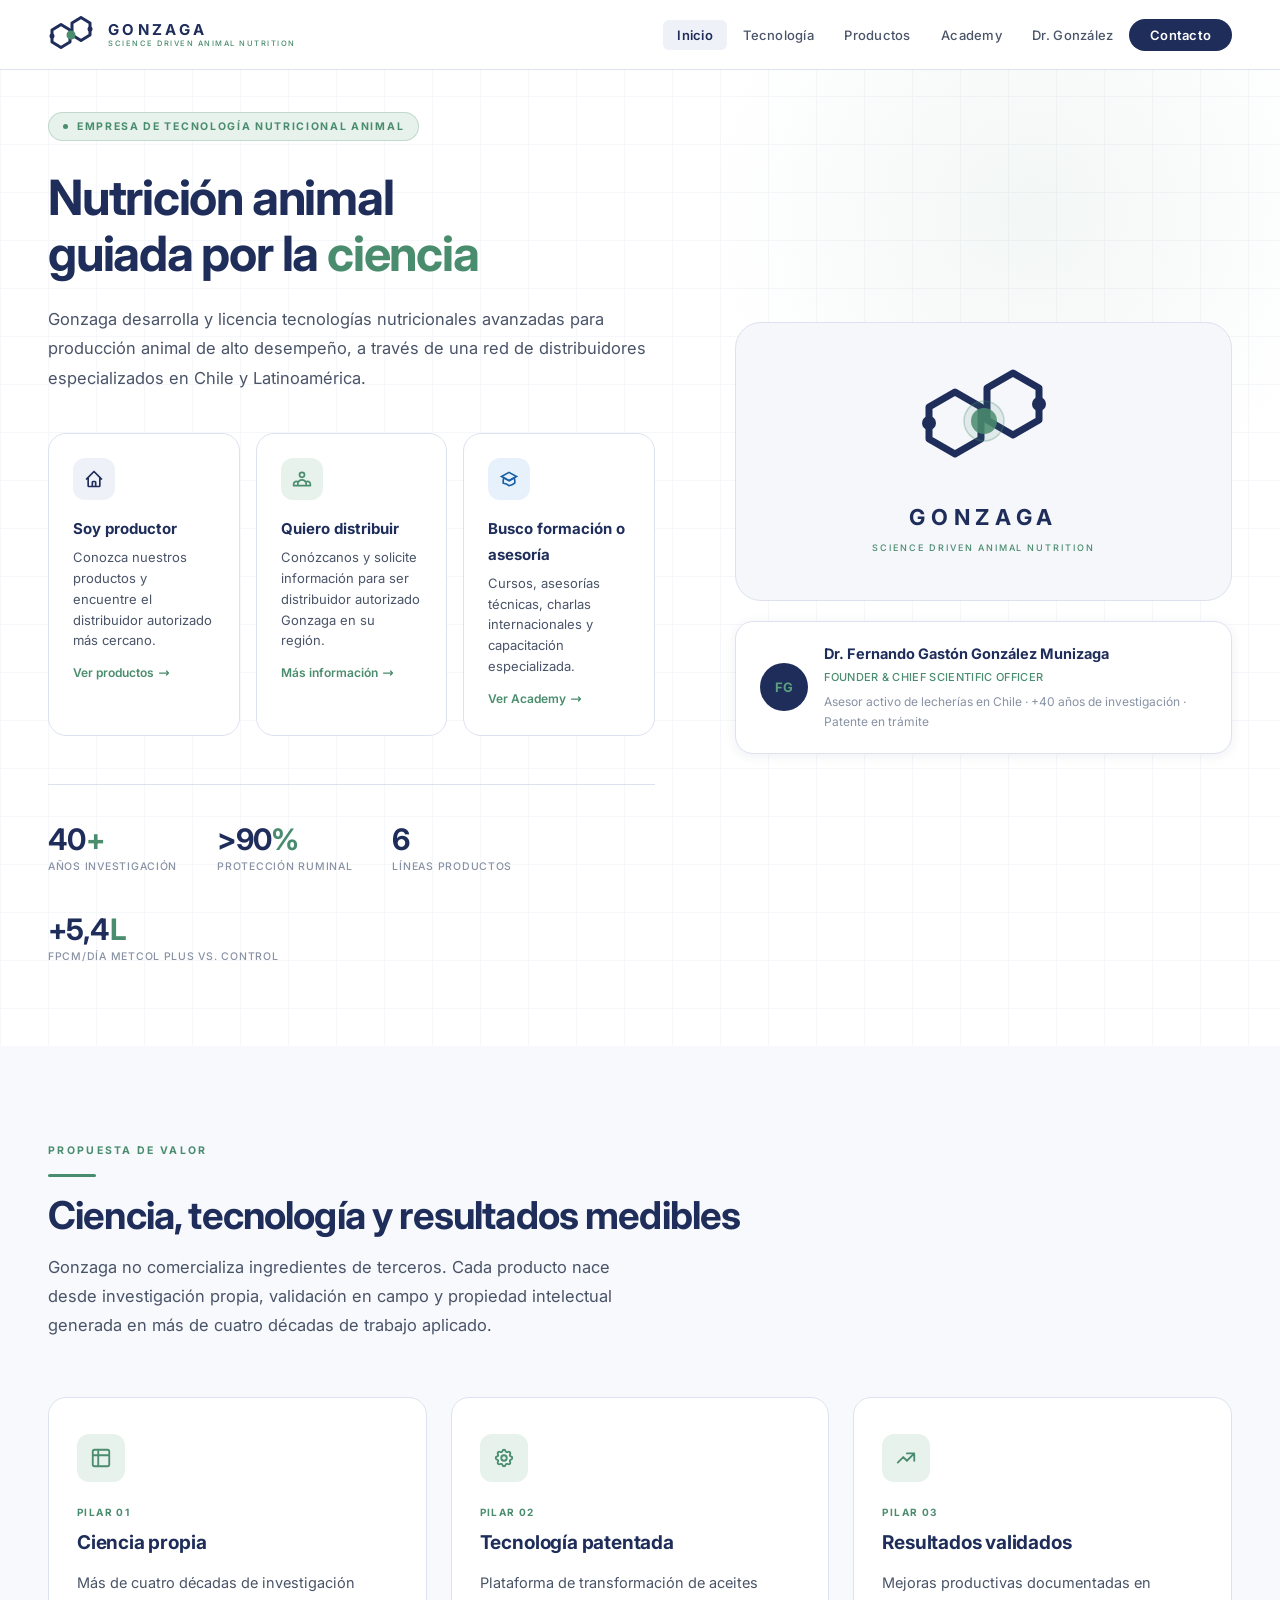
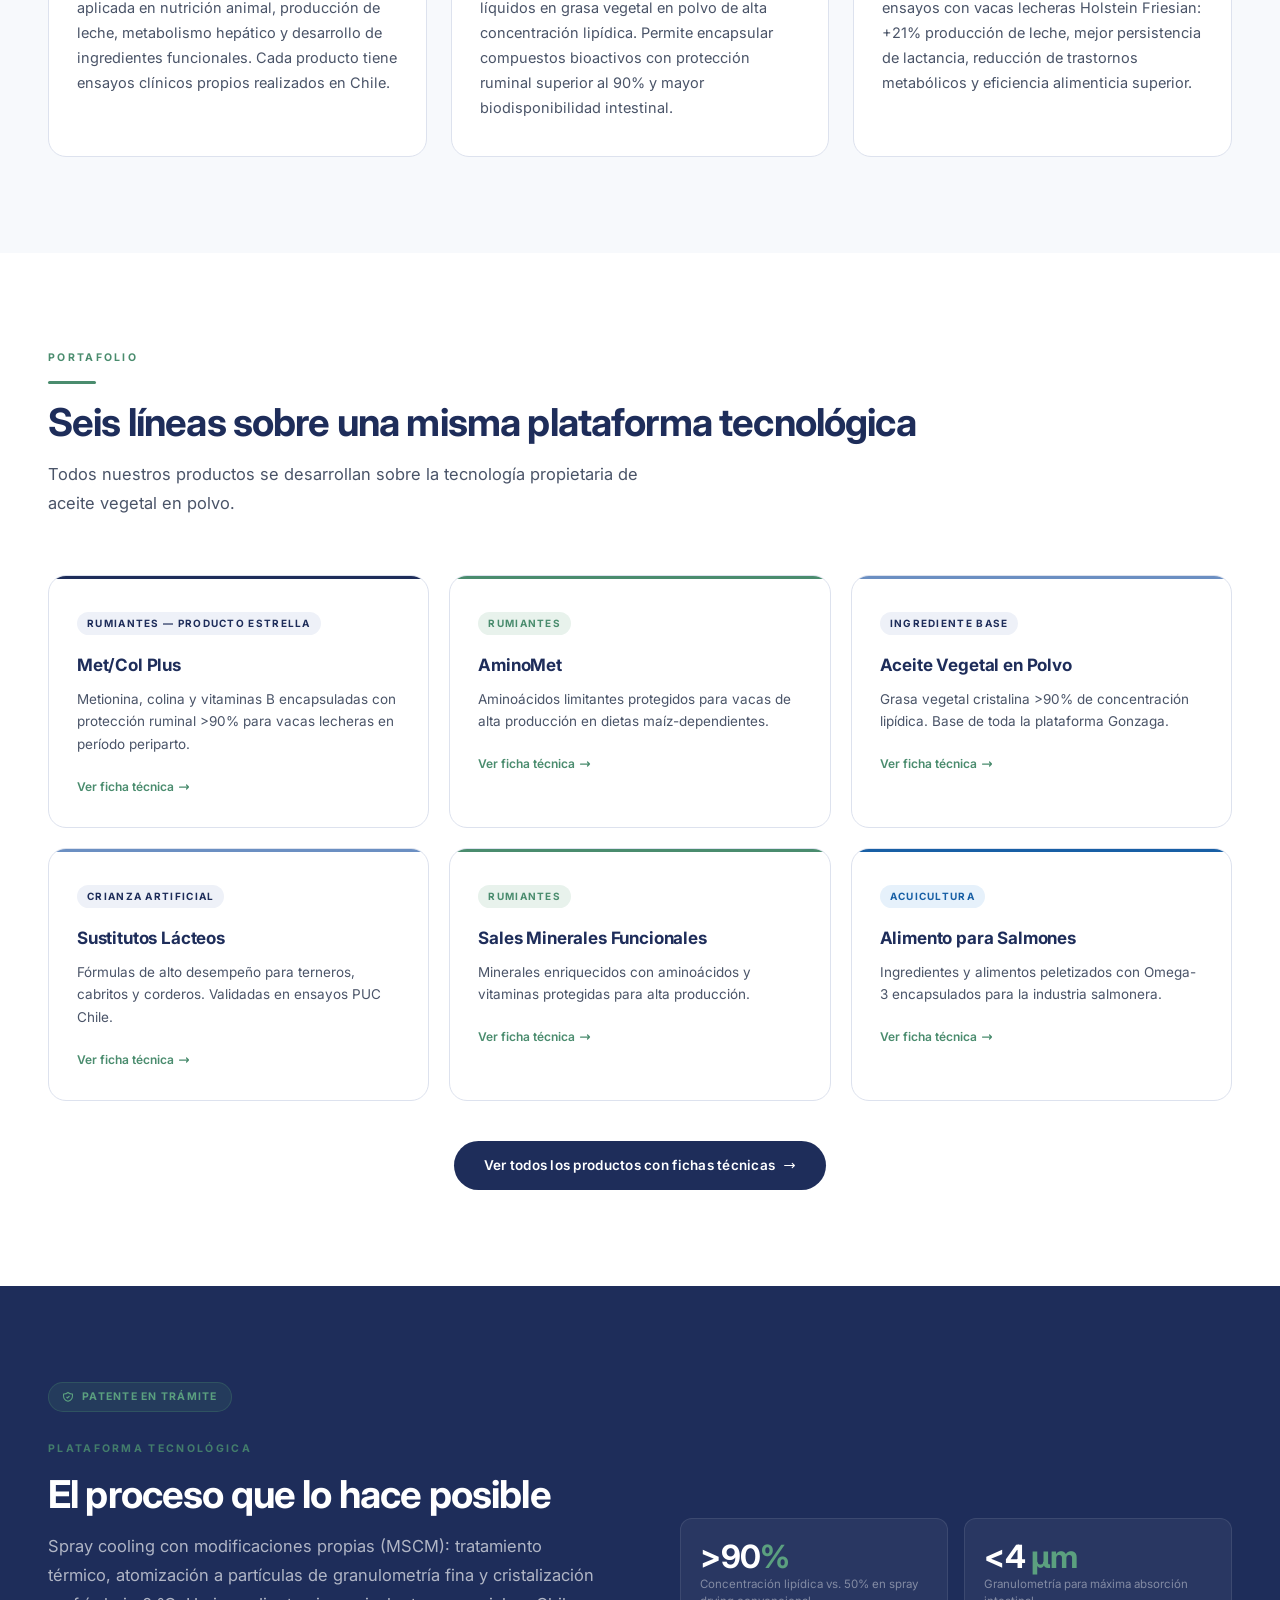
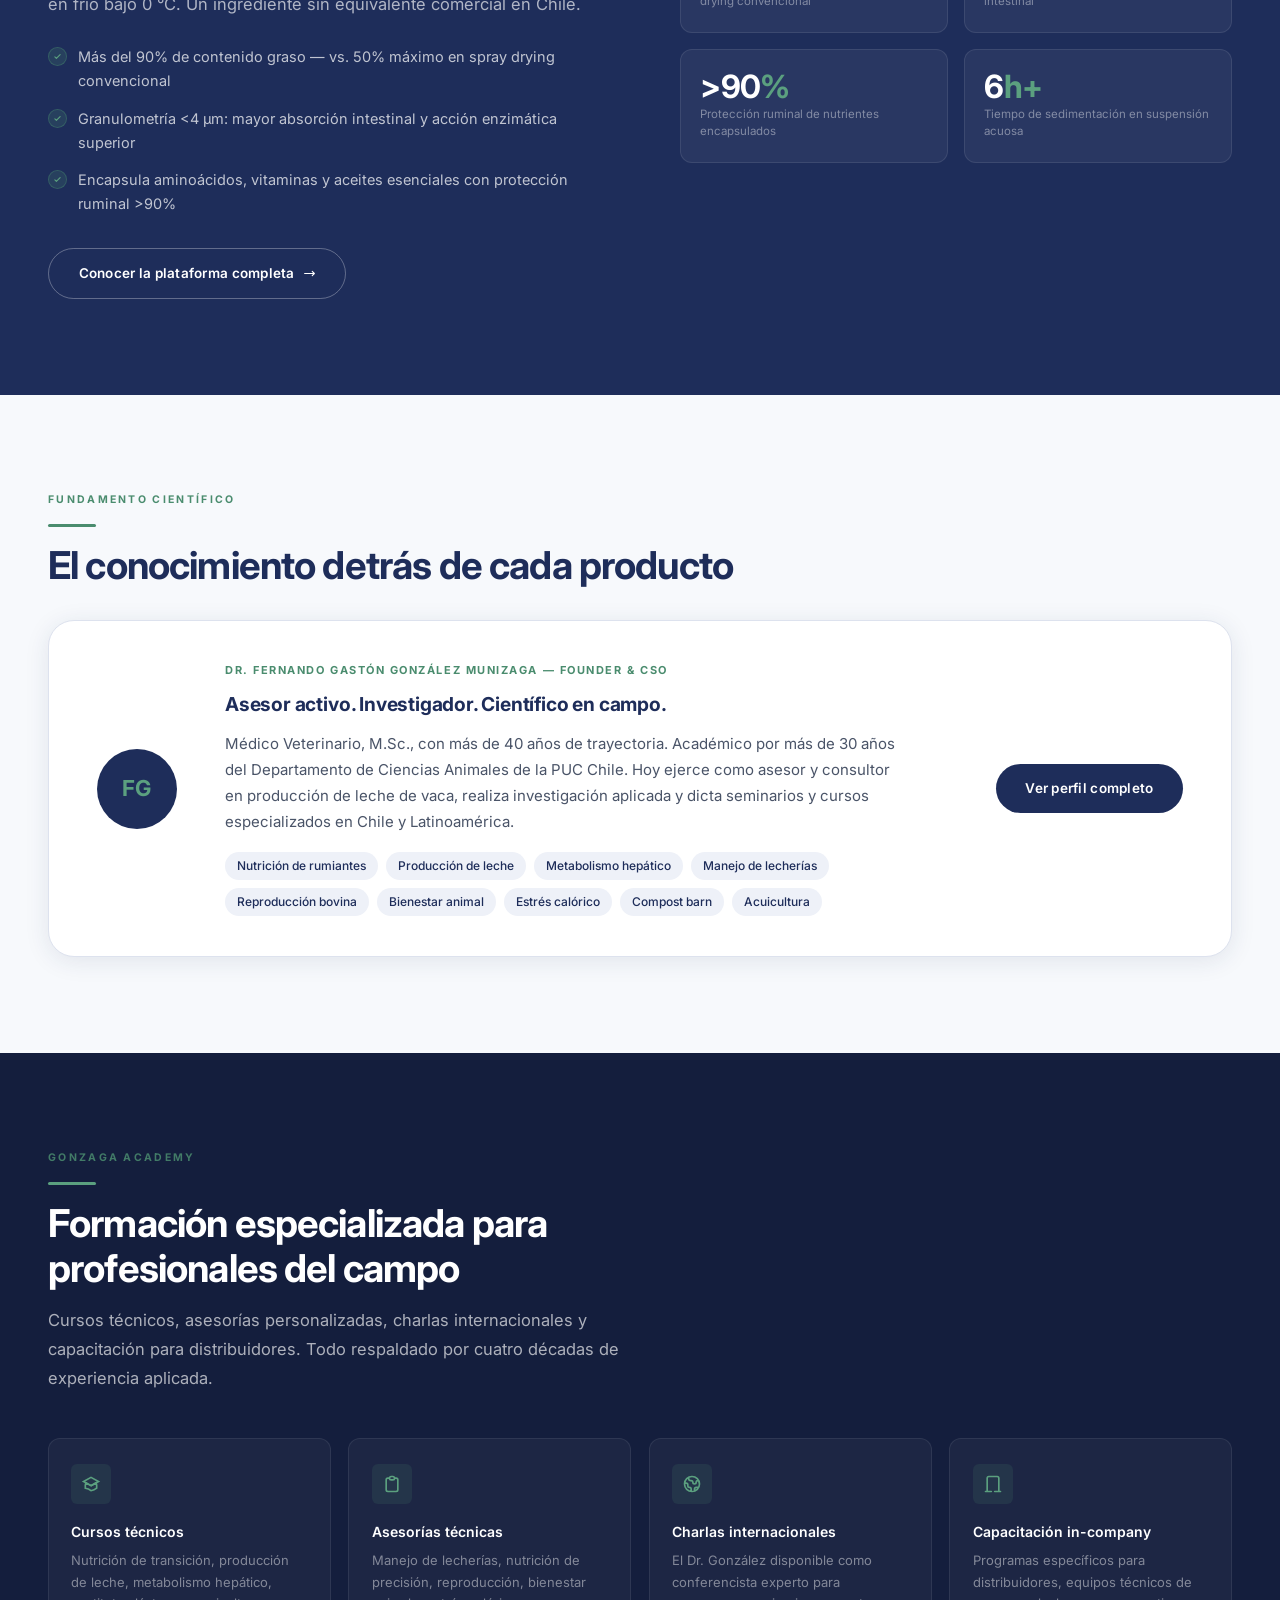
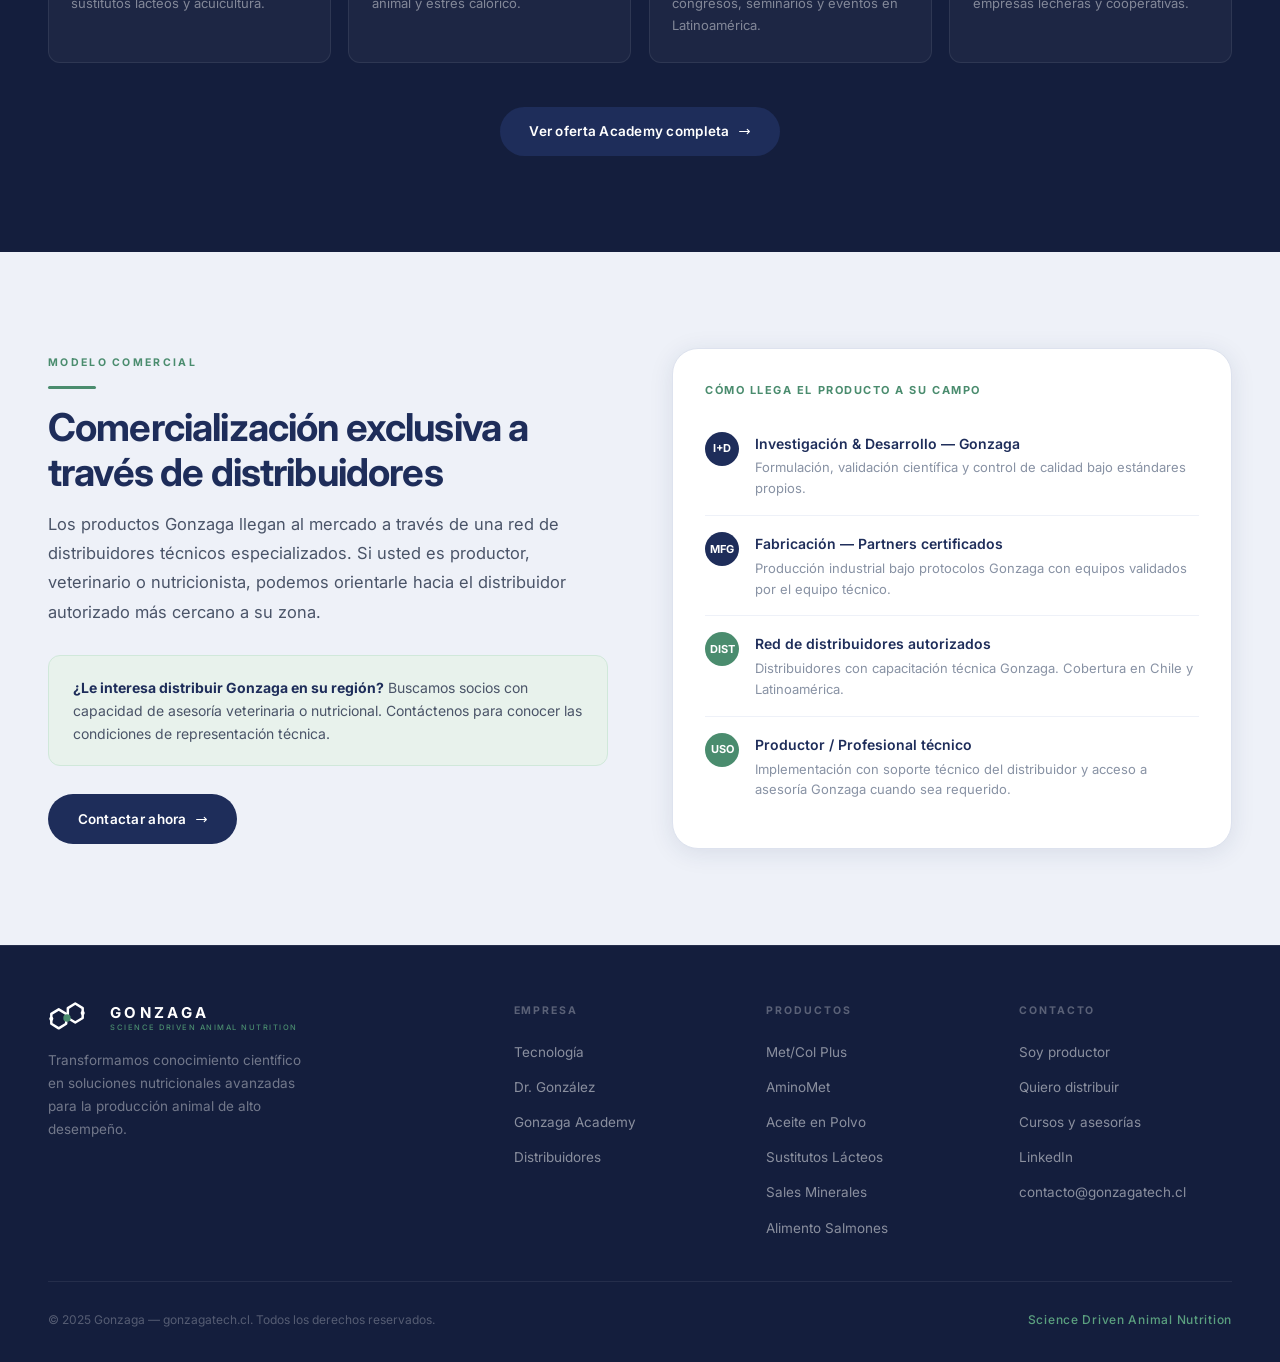
==== commit 73c48e62: "Actualización contenido Oct 2026" ====
--- a/index.html
+++ b/index.html
@@ -186,7 +186,7 @@
         <div><div class="hs-num">40<span>+</span></div><div class="hs-label">Años investigación</div></div>
         <div><div class="hs-num">&gt;90<span>%</span></div><div class="hs-label">Protección ruminal</div></div>
         <div><div class="hs-num">6</div><div class="hs-label">Líneas productos</div></div>
-        <div><div class="hs-num"><span>✓</span></div><div class="hs-label">Patente en trámite</div></div>
+        <div><div class="hs-num">+5,4<span>L</span></div><div class="hs-label">FPCM/día MetCol Plus vs. control</div></div>
       </div>
     </div>
     <div class="hero-right">
@@ -207,7 +207,7 @@
       <div class="hero-dr-strip">
         <div class="dr-av-sm">FG</div>
         <div>
-          <div style="font-size:14.5px;font-weight:700;color:var(--navy);margin-bottom:2px">Dr. Fernando González Muñizaga</div>
+          <div style="font-size:14.5px;font-weight:700;color:var(--navy);margin-bottom:2px">Dr. Fernando Gastón González Munizaga</div>
           <div style="font-size:11px;font-weight:500;color:var(--green);letter-spacing:.03em;text-transform:uppercase;margin-bottom:5px">Founder & Chief Scientific Officer</div>
           <div style="font-size:12px;color:var(--gray)">Asesor activo de lecherías en Chile · +40 años de investigación · Patente en trámite</div>
         </div>
@@ -344,9 +344,9 @@
     <div class="dr-strip reveal">
       <div class="dr-av-lg">FG</div>
       <div>
-        <div style="font-size:11px;font-weight:700;color:var(--green);letter-spacing:.14em;text-transform:uppercase;margin-bottom:.5rem">Dr. Fernando González Muñizaga — Founder & CSO</div>
+        <div style="font-size:11px;font-weight:700;color:var(--green);letter-spacing:.14em;text-transform:uppercase;margin-bottom:.5rem">Dr. Fernando Gastón González Munizaga — Founder & CSO</div>
         <h3 style="margin-bottom:.65rem">Asesor activo. Investigador. Científico en campo.</h3>
-        <p style="font-size:15px;color:var(--gray-dk);line-height:1.75;max-width:680px">Médico Veterinario con más de 40 años de trayectoria. Hoy asesora lecherías en Chile, empresas de alimentos y lidera el área de I+D de Gonzaga. Desarrolló la tecnología propietaria de aceite vegetal en polvo y la aplicación de metionina y colina protegidas simultáneas como solución al metabolismo hepático en vacas de alta producción.</p>
+        <p style="font-size:15px;color:var(--gray-dk);line-height:1.75;max-width:680px">Médico Veterinario, M.Sc., con más de 40 años de trayectoria. Académico por más de 30 años del Departamento de Ciencias Animales de la PUC Chile. Hoy ejerce como asesor y consultor en producción de leche de vaca, realiza investigación aplicada y dicta seminarios y cursos especializados en Chile y Latinoamérica.</p>
         <div class="dr-tags">
           <span class="dr-tag">Nutrición de rumiantes</span>
           <span class="dr-tag">Producción de leche</span>
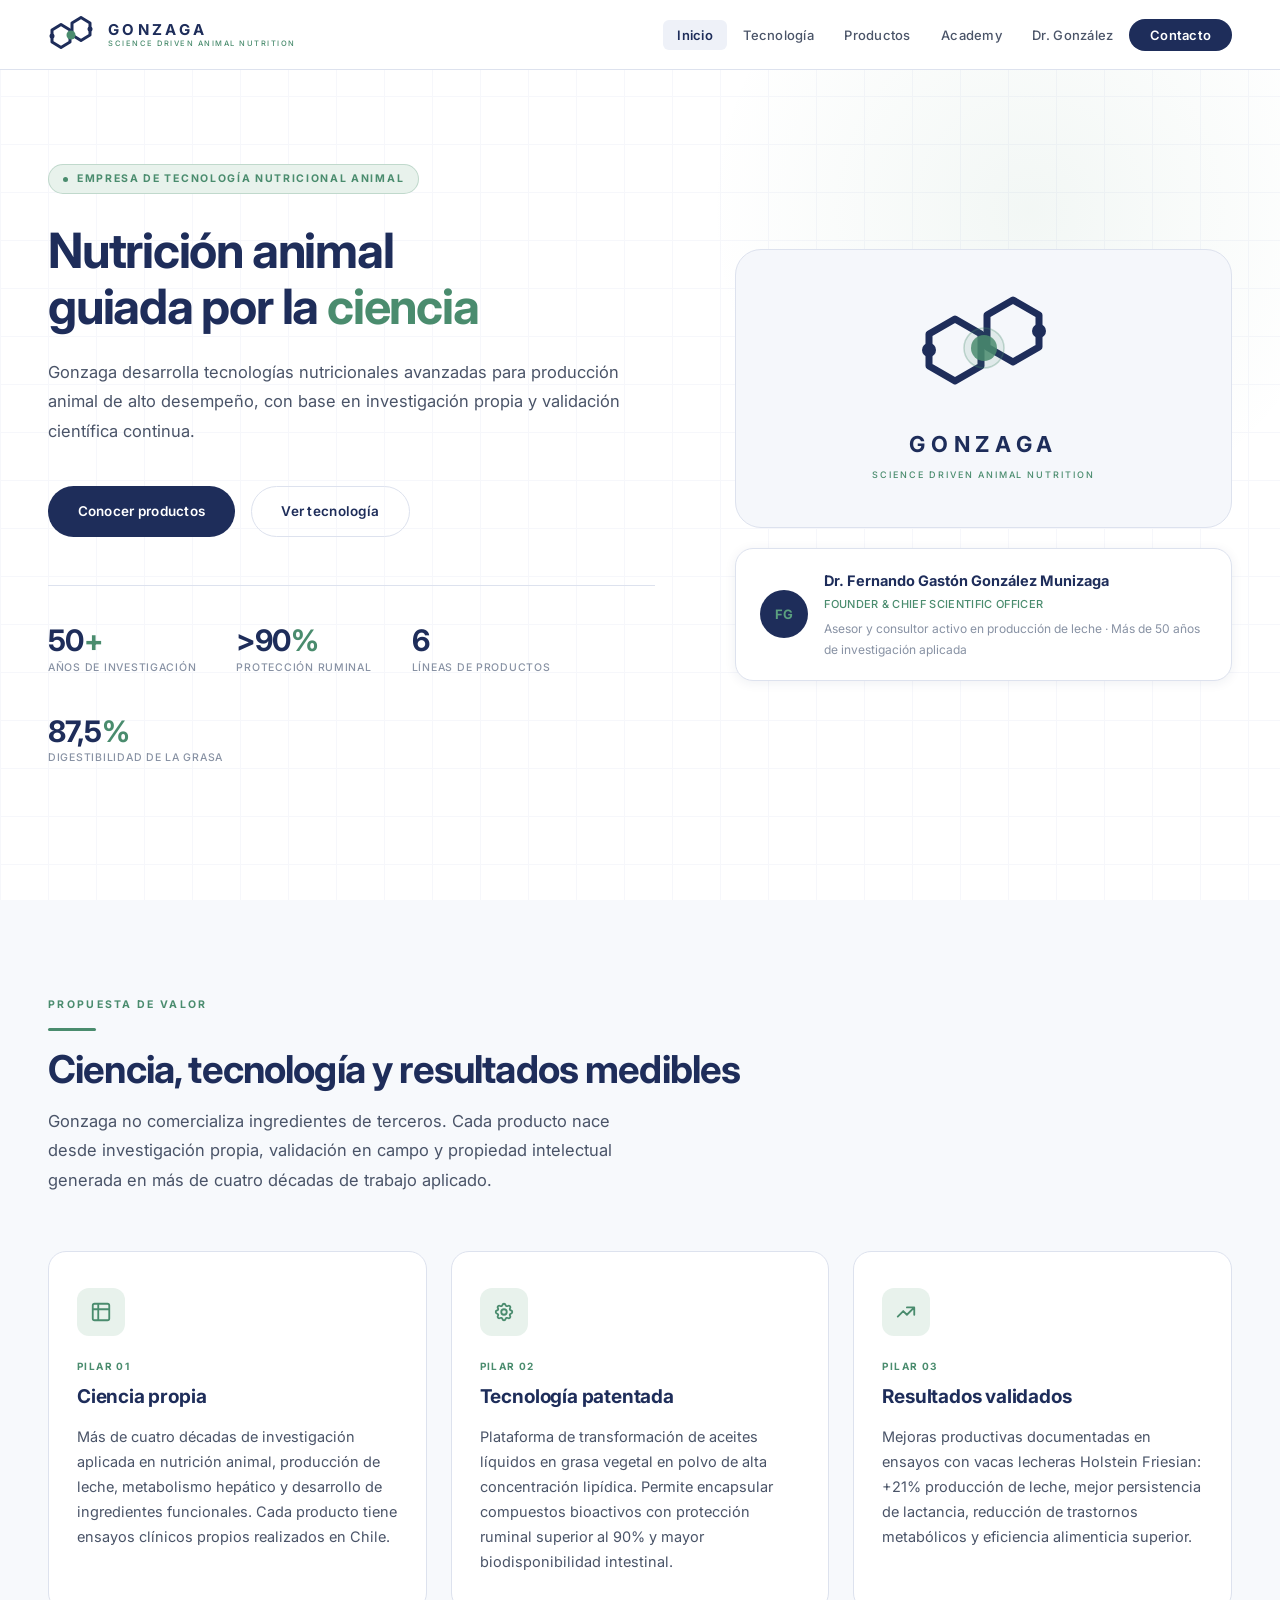
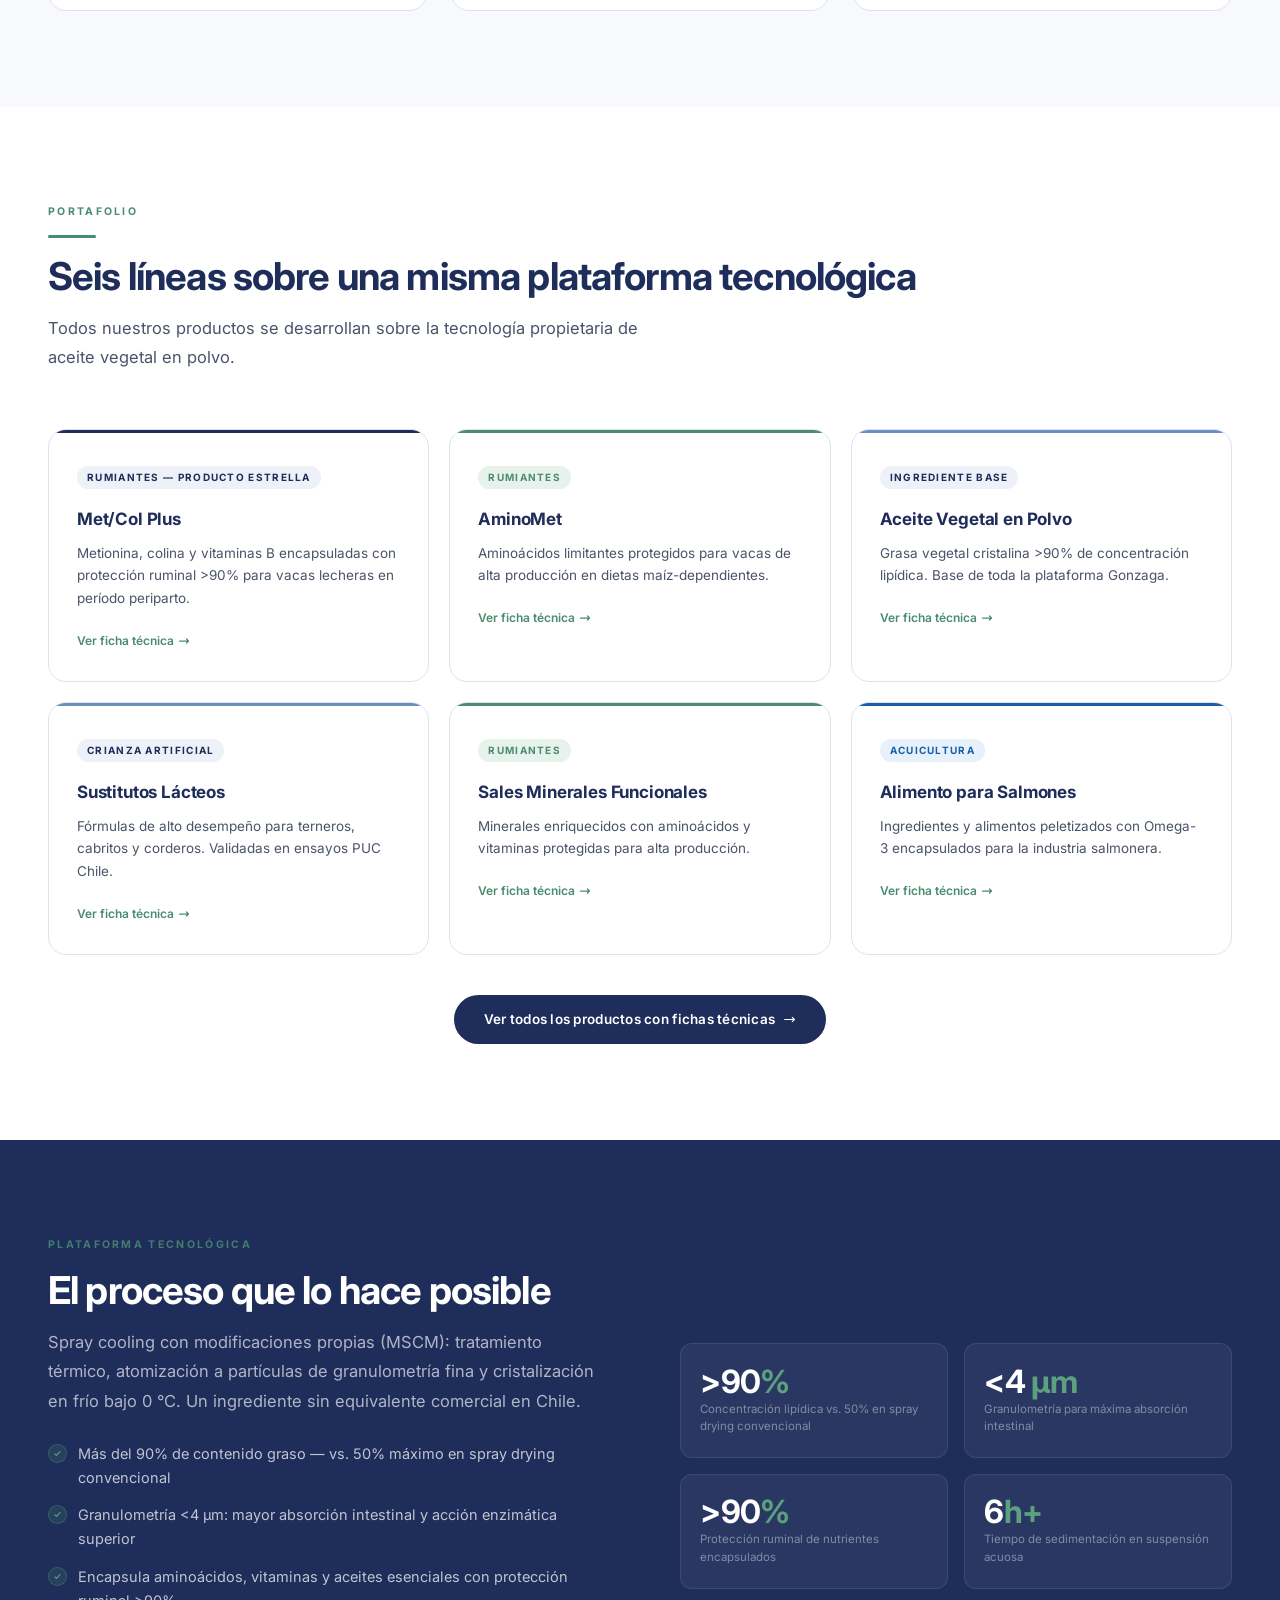
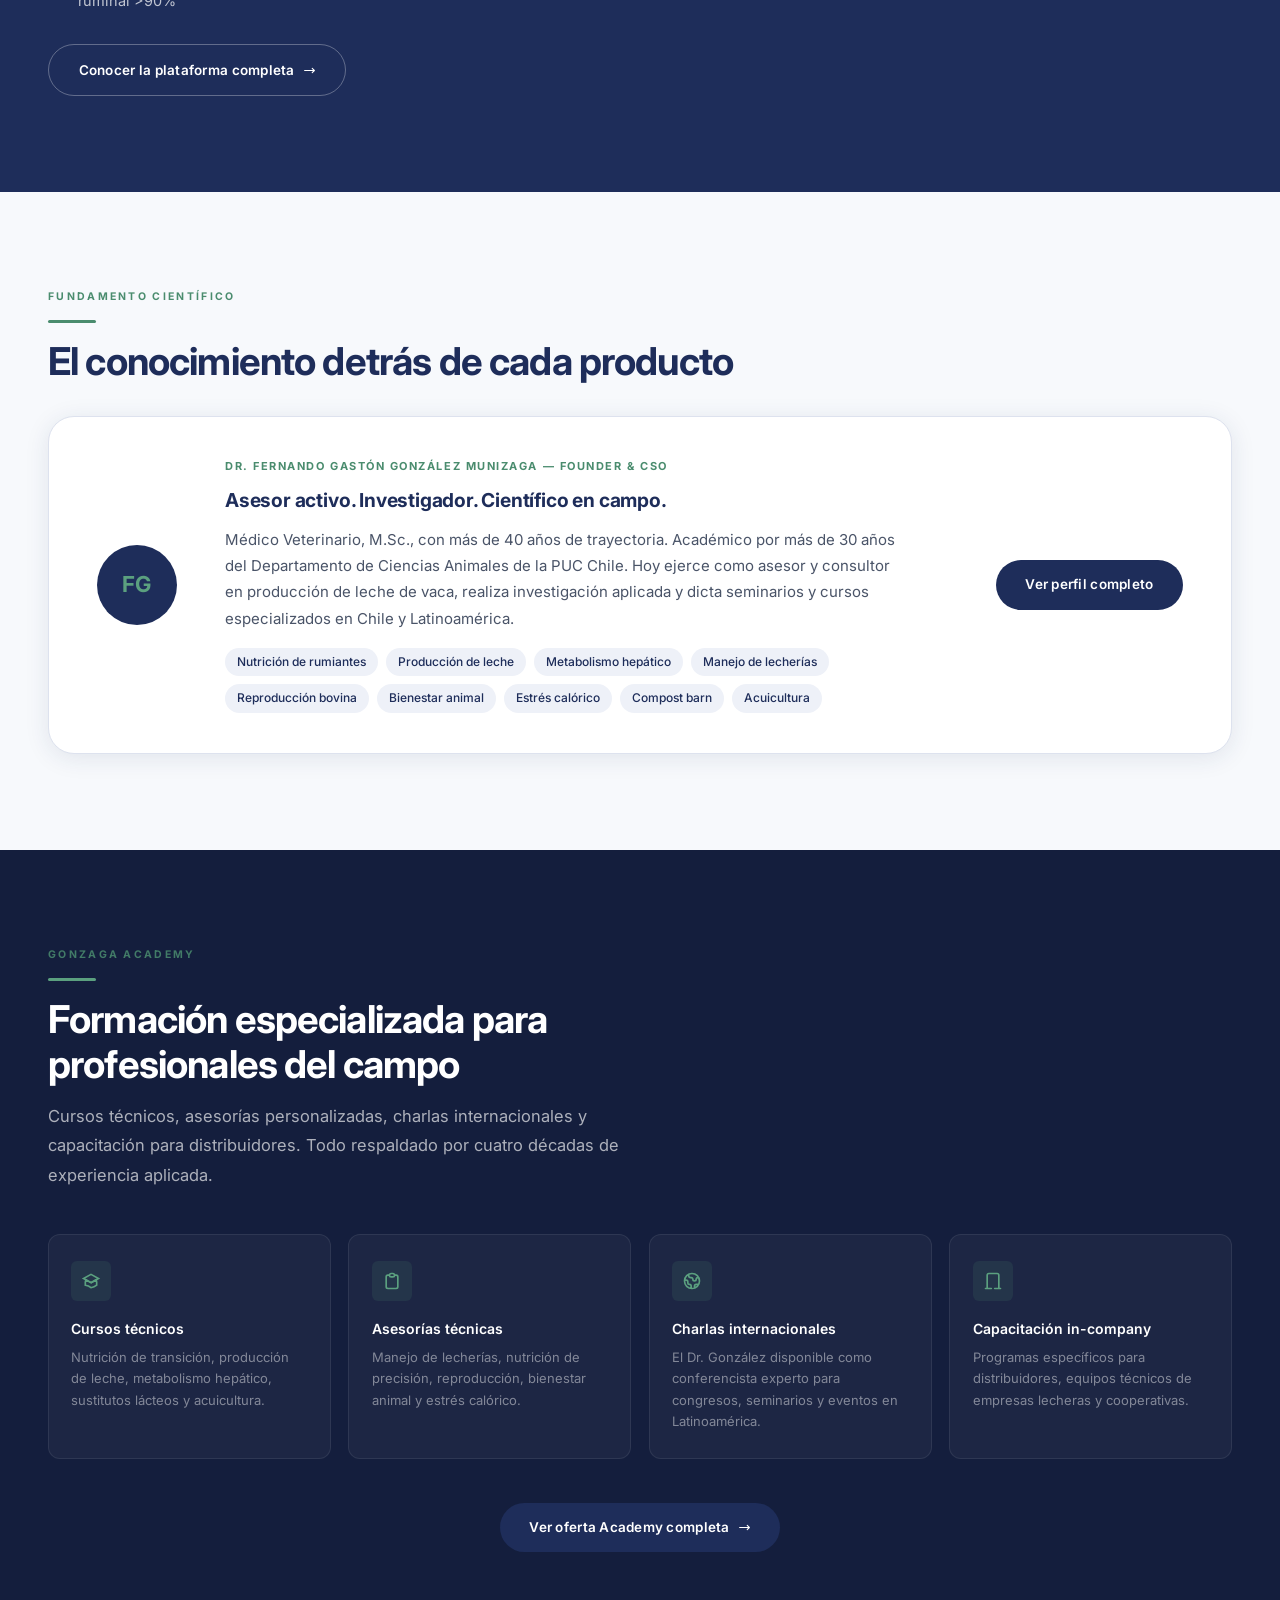
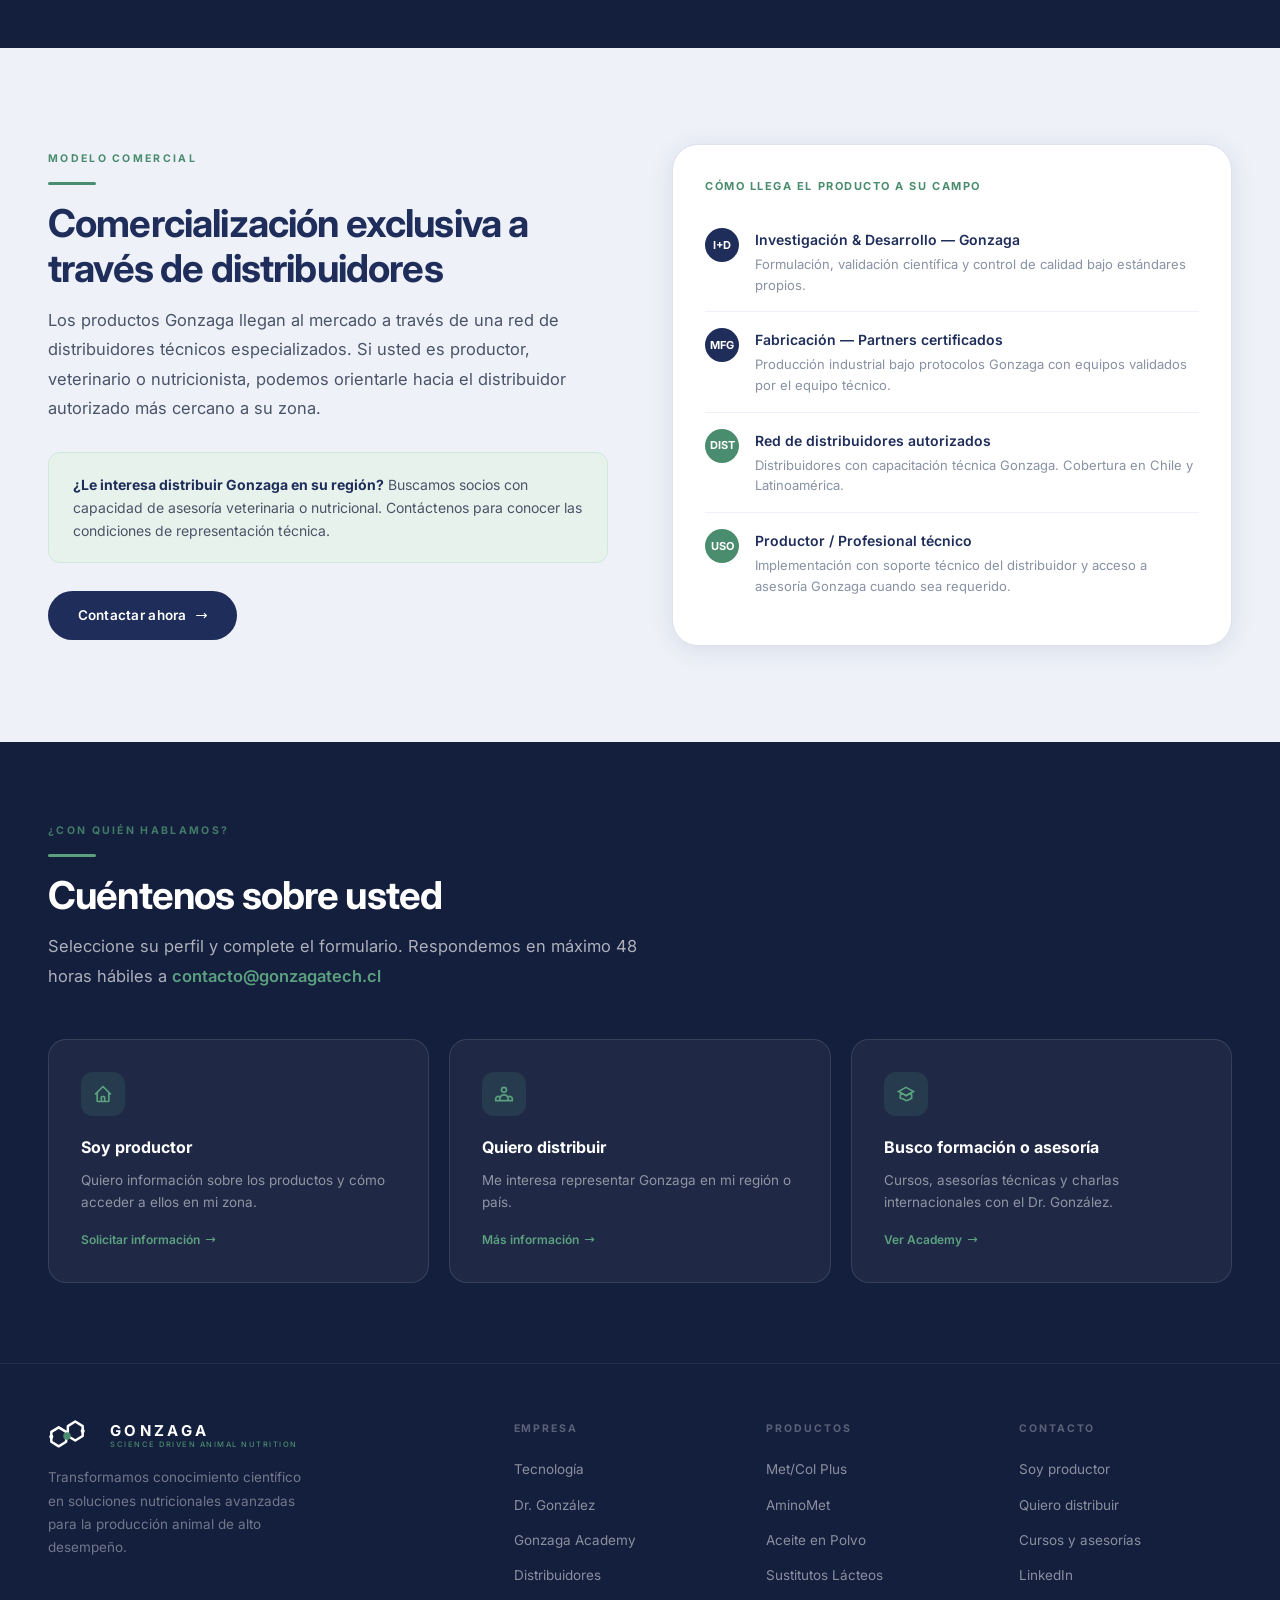
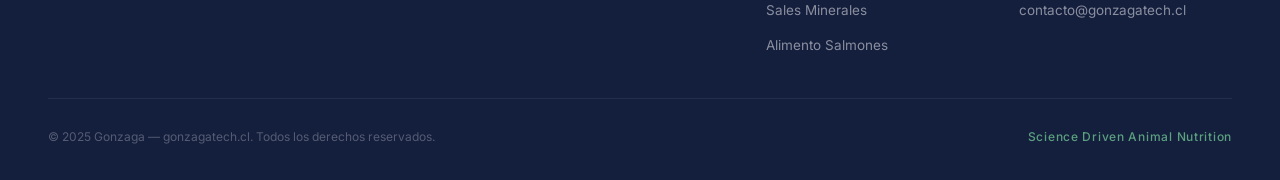
==== commit 9b89b7de: "Ajustes estratégicos contenido Oct 2026" ====
--- a/index.html
+++ b/index.html
@@ -155,38 +155,16 @@
     <div>
       <div class="hero-kicker"><span class="kicker-dot"></span>Empresa de tecnología nutricional animal</div>
       <h1>Nutrición animal<br>guiada por la <em>ciencia</em></h1>
-      <p class="lead" style="margin-bottom:2.5rem">Gonzaga desarrolla y licencia tecnologías nutricionales avanzadas para producción animal de alto desempeño, a través de una red de distribuidores especializados en Chile y Latinoamérica.</p>
-      <div class="audience-cards">
-        <a href="productos.html" class="aud-card">
-          <div class="aud-ico" style="background:var(--navy-soft)">
-            <svg width="20" height="20" fill="none" viewBox="0 0 24 24" stroke="#1E2D5A" stroke-width="2"><path stroke-linecap="round" stroke-linejoin="round" d="M3 12l2-2m0 0l7-7 7 7M5 10v10a1 1 0 001 1h3m10-11l2 2m-2-2v10a1 1 0 01-1 1h-3m-6 0a1 1 0 001-1v-4a1 1 0 011-1h2a1 1 0 011 1v4a1 1 0 001 1m-6 0h6"/></svg>
-          </div>
-          <div class="aud-title">Soy productor</div>
-          <div class="aud-desc">Conozca nuestros productos y encuentre el distribuidor autorizado más cercano.</div>
-          <div class="aud-link">Ver productos <svg width="12" height="12" fill="none" viewBox="0 0 24 24" stroke="currentColor" stroke-width="2.5"><path stroke-linecap="round" stroke-linejoin="round" d="M17 8l4 4m0 0l-4 4m4-4H3"/></svg></div>
-        </a>
-        <a href="contacto.html#distribuidores" class="aud-card">
-          <div class="aud-ico" style="background:var(--green-pale)">
-            <svg width="20" height="20" fill="none" viewBox="0 0 24 24" stroke="#4A8C6E" stroke-width="2"><path stroke-linecap="round" stroke-linejoin="round" d="M17 20h5v-2a3 3 0 00-5.356-1.857M17 20H7m10 0v-2c0-.656-.126-1.283-.356-1.857M7 20H2v-2a3 3 0 015.356-1.857M7 20v-2c0-.656.126-1.283.356-1.857m0 0a5.002 5.002 0 019.288 0M15 7a3 3 0 11-6 0 3 3 0 016 0z"/></svg>
-          </div>
-          <div class="aud-title">Quiero distribuir</div>
-          <div class="aud-desc">Conózcanos y solicite información para ser distribuidor autorizado Gonzaga en su región.</div>
-          <div class="aud-link">Más información <svg width="12" height="12" fill="none" viewBox="0 0 24 24" stroke="currentColor" stroke-width="2.5"><path stroke-linecap="round" stroke-linejoin="round" d="M17 8l4 4m0 0l-4 4m4-4H3"/></svg></div>
-        </a>
-        <a href="academy.html" class="aud-card">
-          <div class="aud-ico" style="background:#E6F1FB">
-            <svg width="20" height="20" fill="none" viewBox="0 0 24 24" stroke="#185FA5" stroke-width="2"><path d="M12 14l9-5-9-5-9 5 9 5z"/><path d="M12 14l6.16-3.422a12.083 12.083 0 01.665 6.479A11.952 11.952 0 0112 20.055a11.952 11.952 0 00-6.824-2.998 12.078 12.078 0 01.665-6.479L12 14z"/></svg>
-          </div>
-          <div class="aud-title">Busco formación o asesoría</div>
-          <div class="aud-desc">Cursos, asesorías técnicas, charlas internacionales y capacitación especializada.</div>
-          <div class="aud-link">Ver Academy <svg width="12" height="12" fill="none" viewBox="0 0 24 24" stroke="currentColor" stroke-width="2.5"><path stroke-linecap="round" stroke-linejoin="round" d="M17 8l4 4m0 0l-4 4m4-4H3"/></svg></div>
-        </a>
+       <p class="lead" style="margin-bottom:2.5rem">Gonzaga desarrolla tecnologías nutricionales avanzadas para producción animal de alto desempeño, con base en investigación propia y validación científica continua.</p>
+      <div style="display:flex;gap:1rem;flex-wrap:wrap;margin-bottom:2.5rem">
+        <a href="productos.html" class="btn btn-navy">Conocer productos</a>
+        <a href="tecnologia.html" class="btn btn-ghost">Ver tecnología</a>
       </div>
       <div class="hero-stats">
-        <div><div class="hs-num">40<span>+</span></div><div class="hs-label">Años investigación</div></div>
+        <div><div class="hs-num">50<span>+</span></div><div class="hs-label">Años de investigación</div></div>
         <div><div class="hs-num">&gt;90<span>%</span></div><div class="hs-label">Protección ruminal</div></div>
-        <div><div class="hs-num">6</div><div class="hs-label">Líneas productos</div></div>
-        <div><div class="hs-num">+5,4<span>L</span></div><div class="hs-label">FPCM/día MetCol Plus vs. control</div></div>
+        <div><div class="hs-num">6</div><div class="hs-label">Líneas de productos</div></div>
+        <div><div class="hs-num">87,5<span>%</span></div><div class="hs-label">Digestibilidad de la grasa</div></div>
       </div>
     </div>
     <div class="hero-right">
@@ -209,7 +187,7 @@
         <div>
           <div style="font-size:14.5px;font-weight:700;color:var(--navy);margin-bottom:2px">Dr. Fernando Gastón González Munizaga</div>
           <div style="font-size:11px;font-weight:500;color:var(--green);letter-spacing:.03em;text-transform:uppercase;margin-bottom:5px">Founder & Chief Scientific Officer</div>
-          <div style="font-size:12px;color:var(--gray)">Asesor activo de lecherías en Chile · +40 años de investigación · Patente en trámite</div>
+          <div style="font-size:12px;color:var(--gray)">Asesor y consultor activo en producción de leche · Más de 50 años de investigación aplicada</div>
         </div>
       </div>
     </div>
@@ -312,7 +290,6 @@
   <div class="wrap">
     <div class="tech-inner">
       <div class="reveal">
-        <div class="patent-pill"><svg width="12" height="12" fill="none" viewBox="0 0 24 24" stroke="currentColor" stroke-width="2.2"><path d="M9 12l2 2 4-4m5.618-4.016A11.955 11.955 0 0112 2.944a11.955 11.955 0 01-8.618 3.04A12.02 12.02 0 003 9c0 5.591 3.824 10.29 9 11.622 5.176-1.332 9-6.03 9-11.622 0-1.042-.133-2.052-.382-3.016z"/></svg> Patente en trámite</div>
         <span class="eyebrow eyebrow-light">Plataforma tecnológica</span>
         <h2 class="white" style="margin-bottom:.9rem">El proceso que lo hace posible</h2>
         <p class="lead light">Spray cooling con modificaciones propias (MSCM): tratamiento térmico, atomización a partículas de granulometría fina y cristalización en frío bajo 0 °C. Un ingrediente sin equivalente comercial en Chile.</p>
@@ -440,6 +417,45 @@
   </div>
 </section>
 
+
+<!-- AUDIENCIAS / CTA FINAL -->
+<section style="background:var(--navy-deep);padding:80px 3rem">
+  <div class="wrap">
+    <div class="sec-head reveal" style="margin-bottom:3rem">
+      <span class="eyebrow eyebrow-light">¿Con quién hablamos?</span>
+      <div class="div-line" style="background:var(--green-lt)"></div>
+      <h2 class="white">Cuéntenos sobre usted</h2>
+      <p class="lead light">Seleccione su perfil y complete el formulario. Respondemos en máximo 48 horas hábiles a <a href="mailto:contacto@gonzagatech.cl" style="color:var(--green-lt);text-decoration:none;font-weight:600">contacto@gonzagatech.cl</a></p>
+    </div>
+    <div style="display:grid;grid-template-columns:repeat(3,1fr);gap:1.25rem" class="reveal">
+      <a href="contacto.html#productores" style="background:rgba(255,255,255,.05);border:1.5px solid rgba(255,255,255,.1);border-radius:var(--r-lg);padding:2rem;text-decoration:none;display:block;transition:all .26s ease">
+        <div style="width:44px;height:44px;background:rgba(74,140,110,.18);border-radius:var(--r-md);display:flex;align-items:center;justify-content:center;margin-bottom:1.1rem">
+          <svg width="20" height="20" fill="none" viewBox="0 0 24 24" stroke="#5BA07F" stroke-width="2"><path stroke-linecap="round" stroke-linejoin="round" d="M3 12l2-2m0 0l7-7 7 7M5 10v10a1 1 0 001 1h3m10-11l2 2m-2-2v10a1 1 0 01-1 1h-3m-6 0a1 1 0 001-1v-4a1 1 0 011-1h2a1 1 0 011 1v4a1 1 0 001 1m-6 0h6"/></svg>
+        </div>
+        <div style="font-size:16px;font-weight:700;color:white;margin-bottom:.5rem">Soy productor</div>
+        <div style="font-size:13.5px;color:rgba(255,255,255,.5);line-height:1.65;margin-bottom:1rem">Quiero información sobre los productos y cómo acceder a ellos en mi zona.</div>
+        <div style="font-size:12px;font-weight:600;color:var(--green-lt);display:flex;align-items:center;gap:5px">Solicitar información <svg width="11" height="11" fill="none" viewBox="0 0 24 24" stroke="currentColor" stroke-width="2.5"><path stroke-linecap="round" stroke-linejoin="round" d="M17 8l4 4m0 0l-4 4m4-4H3"/></svg></div>
+      </a>
+      <a href="contacto.html#distribuidores" style="background:rgba(255,255,255,.05);border:1.5px solid rgba(255,255,255,.1);border-radius:var(--r-lg);padding:2rem;text-decoration:none;display:block;transition:all .26s ease">
+        <div style="width:44px;height:44px;background:rgba(74,140,110,.18);border-radius:var(--r-md);display:flex;align-items:center;justify-content:center;margin-bottom:1.1rem">
+          <svg width="20" height="20" fill="none" viewBox="0 0 24 24" stroke="#5BA07F" stroke-width="2"><path stroke-linecap="round" stroke-linejoin="round" d="M17 20h5v-2a3 3 0 00-5.356-1.857M17 20H7m10 0v-2c0-.656-.126-1.283-.356-1.857M7 20H2v-2a3 3 0 015.356-1.857M7 20v-2c0-.656.126-1.283.356-1.857m0 0a5.002 5.002 0 019.288 0M15 7a3 3 0 11-6 0 3 3 0 016 0z"/></svg>
+        </div>
+        <div style="font-size:16px;font-weight:700;color:white;margin-bottom:.5rem">Quiero distribuir</div>
+        <div style="font-size:13.5px;color:rgba(255,255,255,.5);line-height:1.65;margin-bottom:1rem">Me interesa representar Gonzaga en mi región o país.</div>
+        <div style="font-size:12px;font-weight:600;color:var(--green-lt);display:flex;align-items:center;gap:5px">Más información <svg width="11" height="11" fill="none" viewBox="0 0 24 24" stroke="currentColor" stroke-width="2.5"><path stroke-linecap="round" stroke-linejoin="round" d="M17 8l4 4m0 0l-4 4m4-4H3"/></svg></div>
+      </a>
+      <a href="contacto.html#academy" style="background:rgba(255,255,255,.05);border:1.5px solid rgba(255,255,255,.1);border-radius:var(--r-lg);padding:2rem;text-decoration:none;display:block;transition:all .26s ease">
+        <div style="width:44px;height:44px;background:rgba(74,140,110,.18);border-radius:var(--r-md);display:flex;align-items:center;justify-content:center;margin-bottom:1.1rem">
+          <svg width="20" height="20" fill="none" viewBox="0 0 24 24" stroke="#5BA07F" stroke-width="2"><path d="M12 14l9-5-9-5-9 5 9 5z"/><path d="M12 14l6.16-3.422a12.083 12.083 0 01.665 6.479A11.952 11.952 0 0112 20.055a11.952 11.952 0 00-6.824-2.998 12.078 12.078 0 01.665-6.479L12 14z"/></svg>
+        </div>
+        <div style="font-size:16px;font-weight:700;color:white;margin-bottom:.5rem">Busco formación o asesoría</div>
+        <div style="font-size:13.5px;color:rgba(255,255,255,.5);line-height:1.65;margin-bottom:1rem">Cursos, asesorías técnicas y charlas internacionales con el Dr. González.</div>
+        <div style="font-size:12px;font-weight:600;color:var(--green-lt);display:flex;align-items:center;gap:5px">Ver Academy <svg width="11" height="11" fill="none" viewBox="0 0 24 24" stroke="currentColor" stroke-width="2.5"><path stroke-linecap="round" stroke-linejoin="round" d="M17 8l4 4m0 0l-4 4m4-4H3"/></svg></div>
+      </a>
+    </div>
+  </div>
+</section>
+
 <footer>
   <div class="foot-grid">
     <div class="foot-brand">
